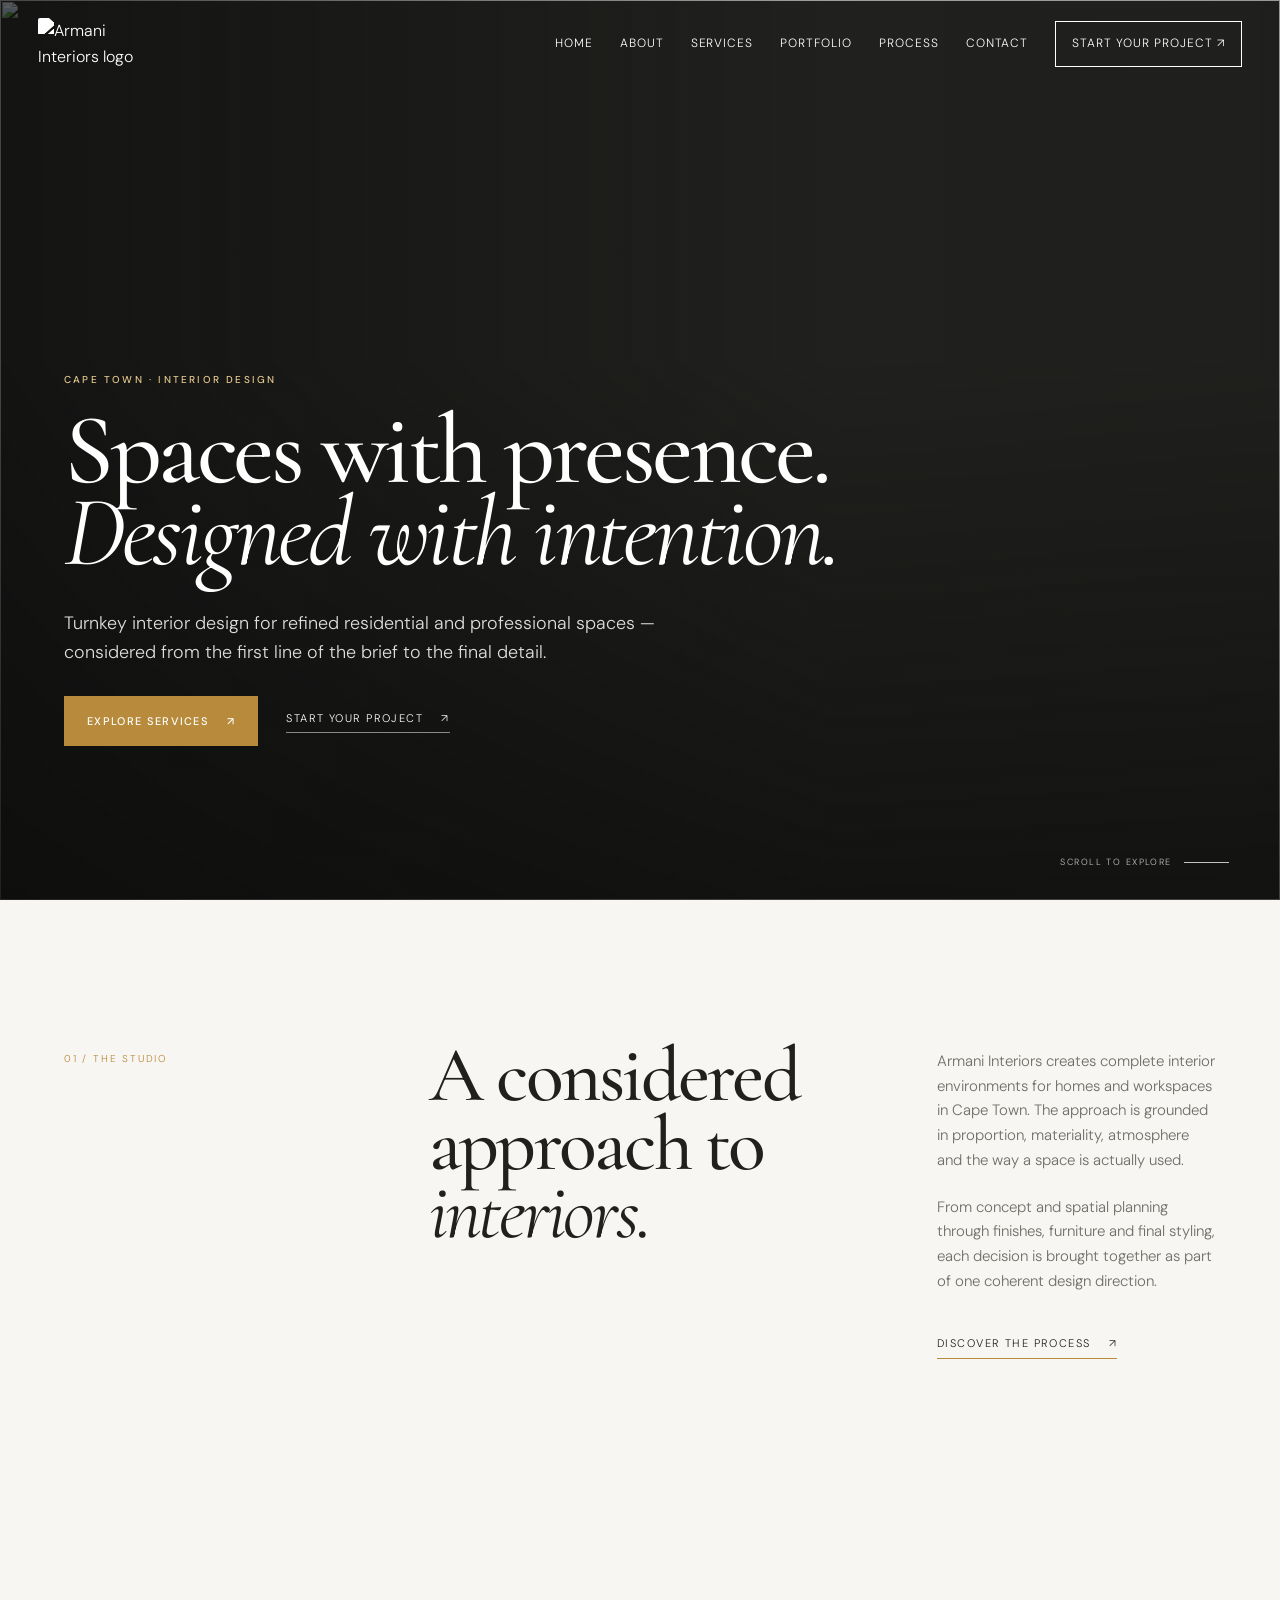
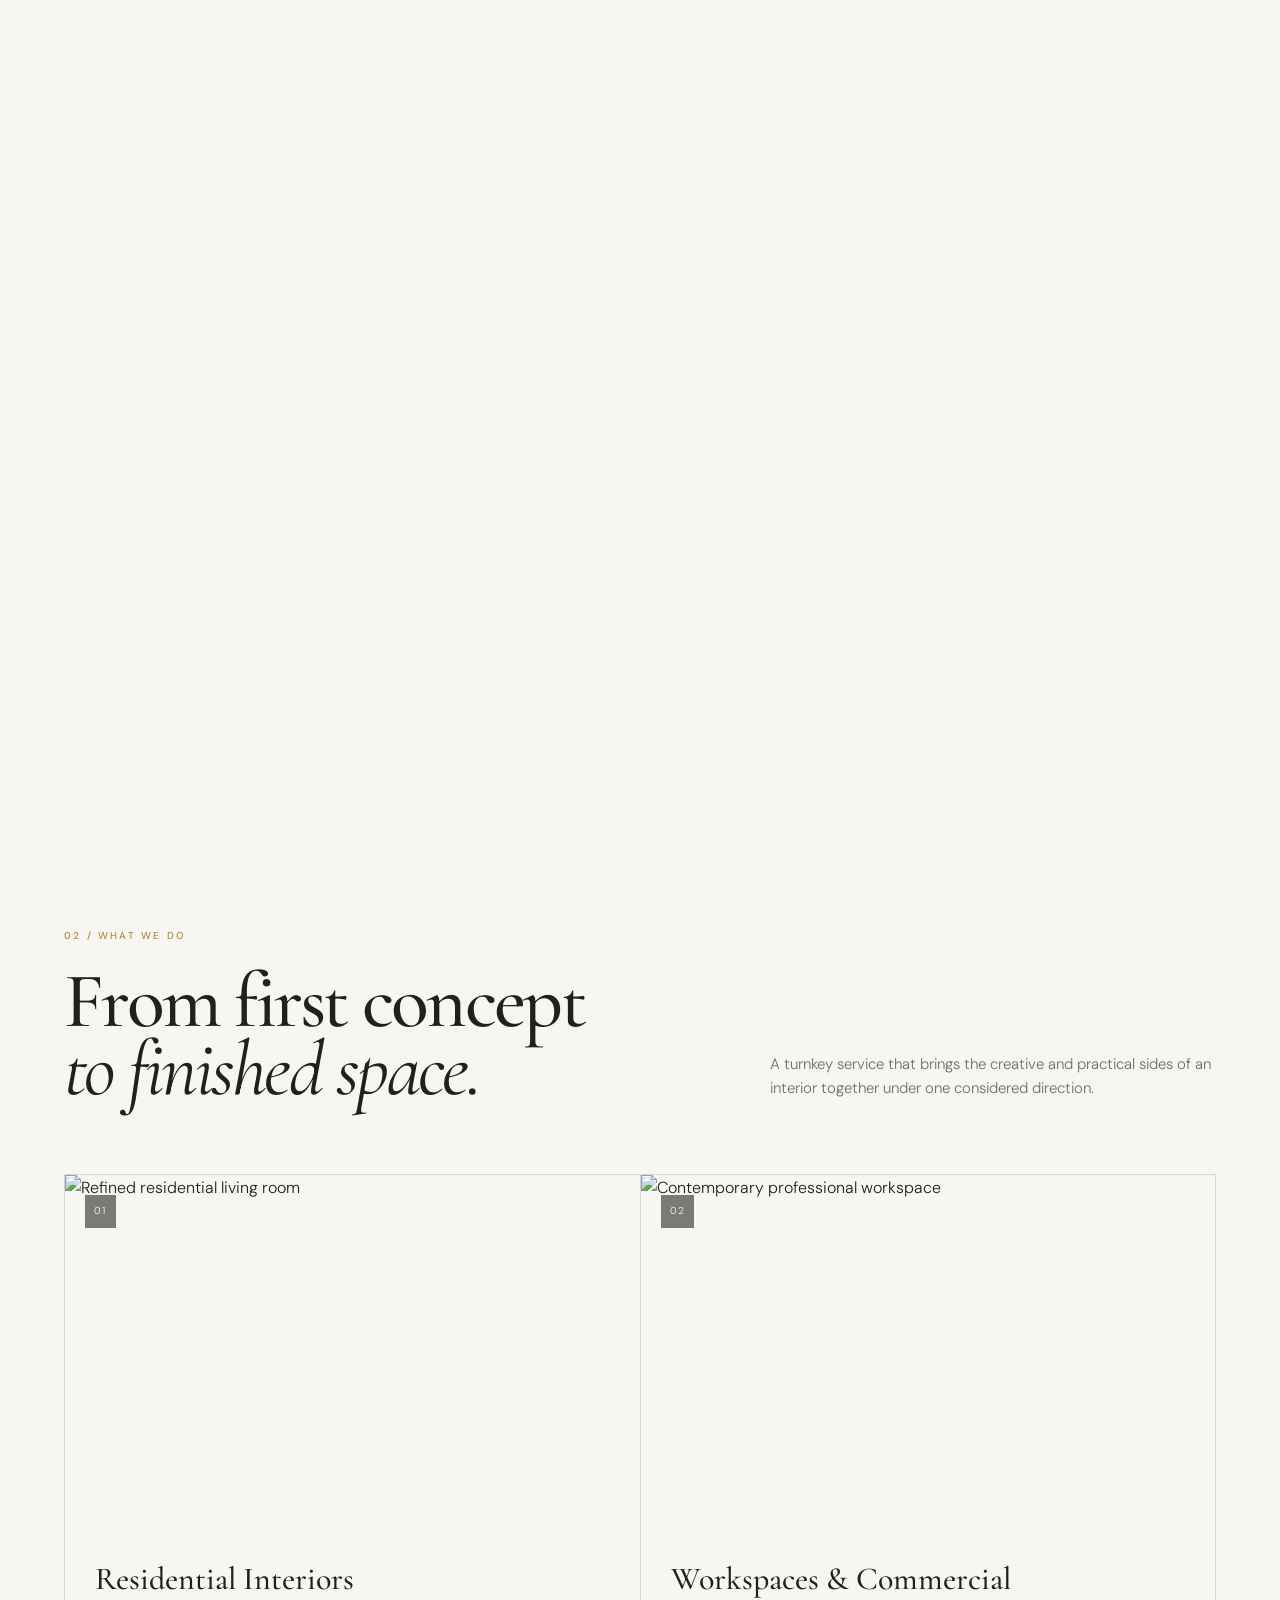
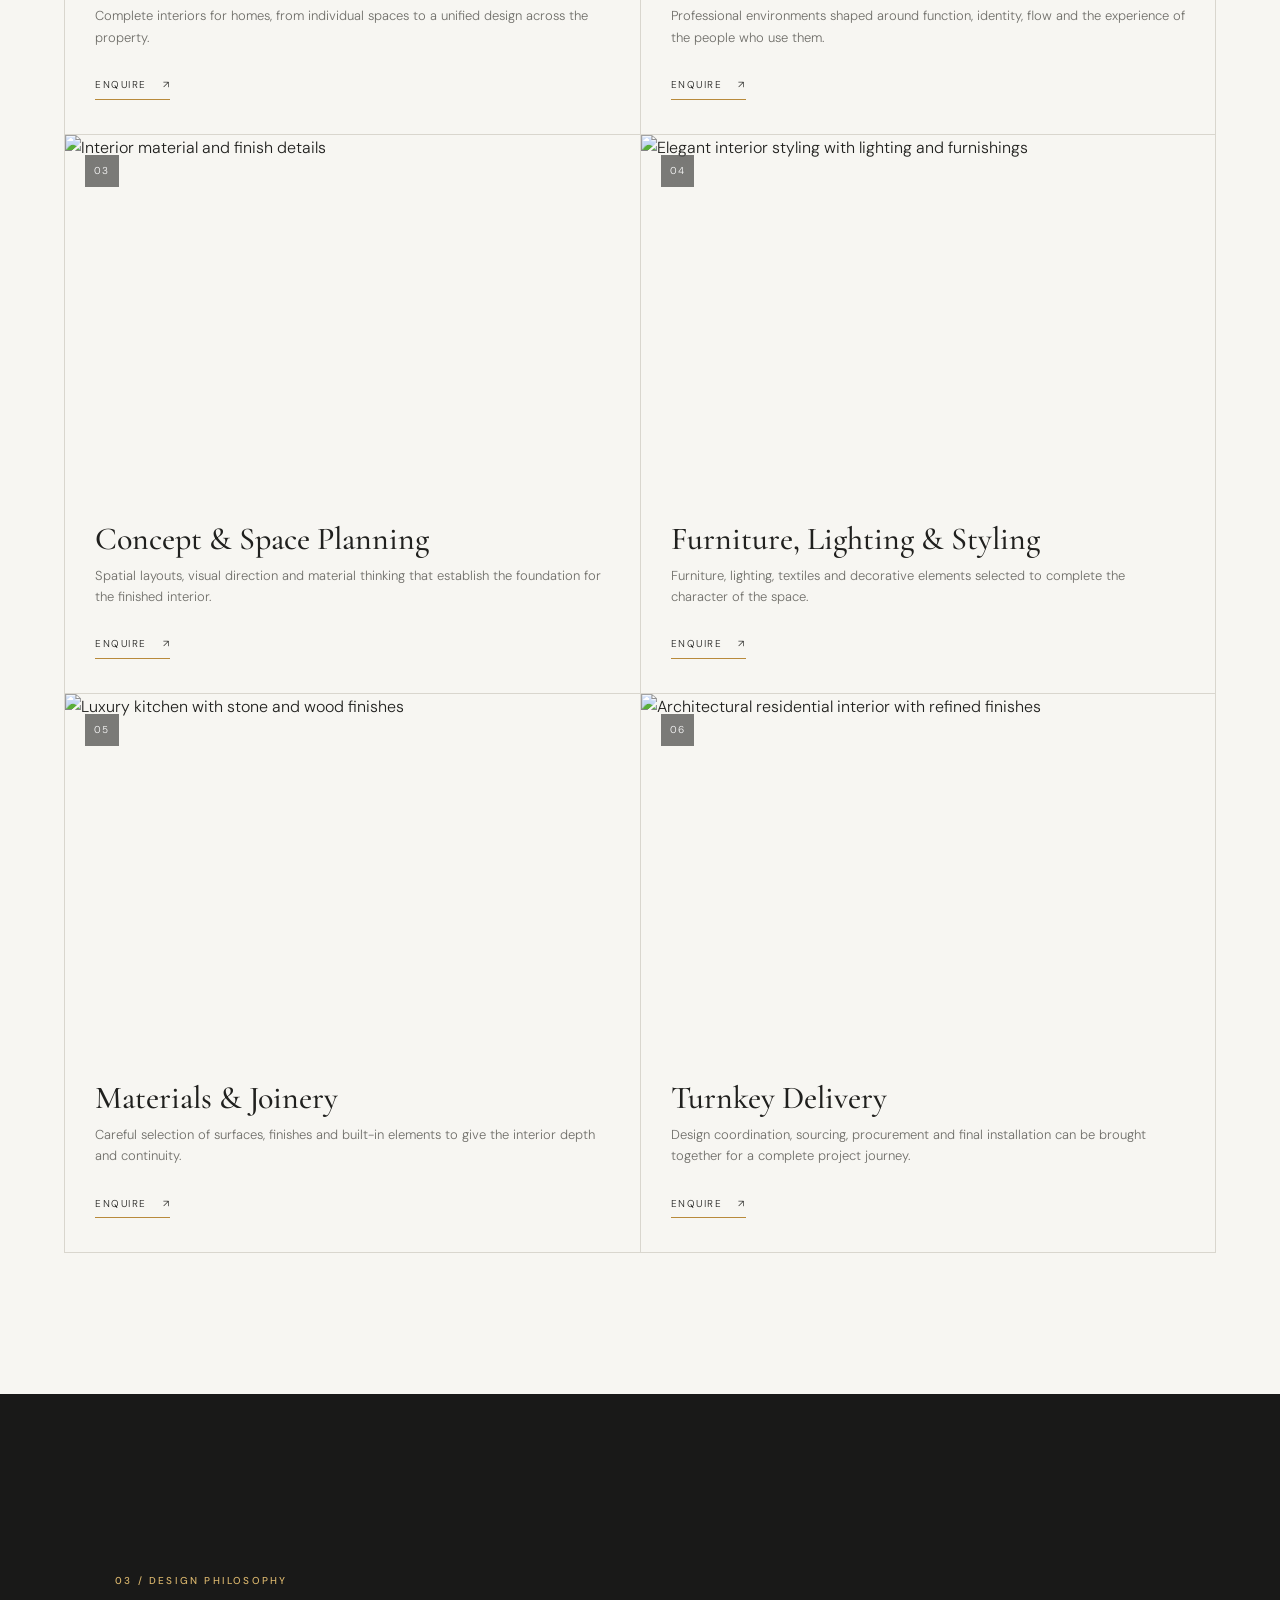
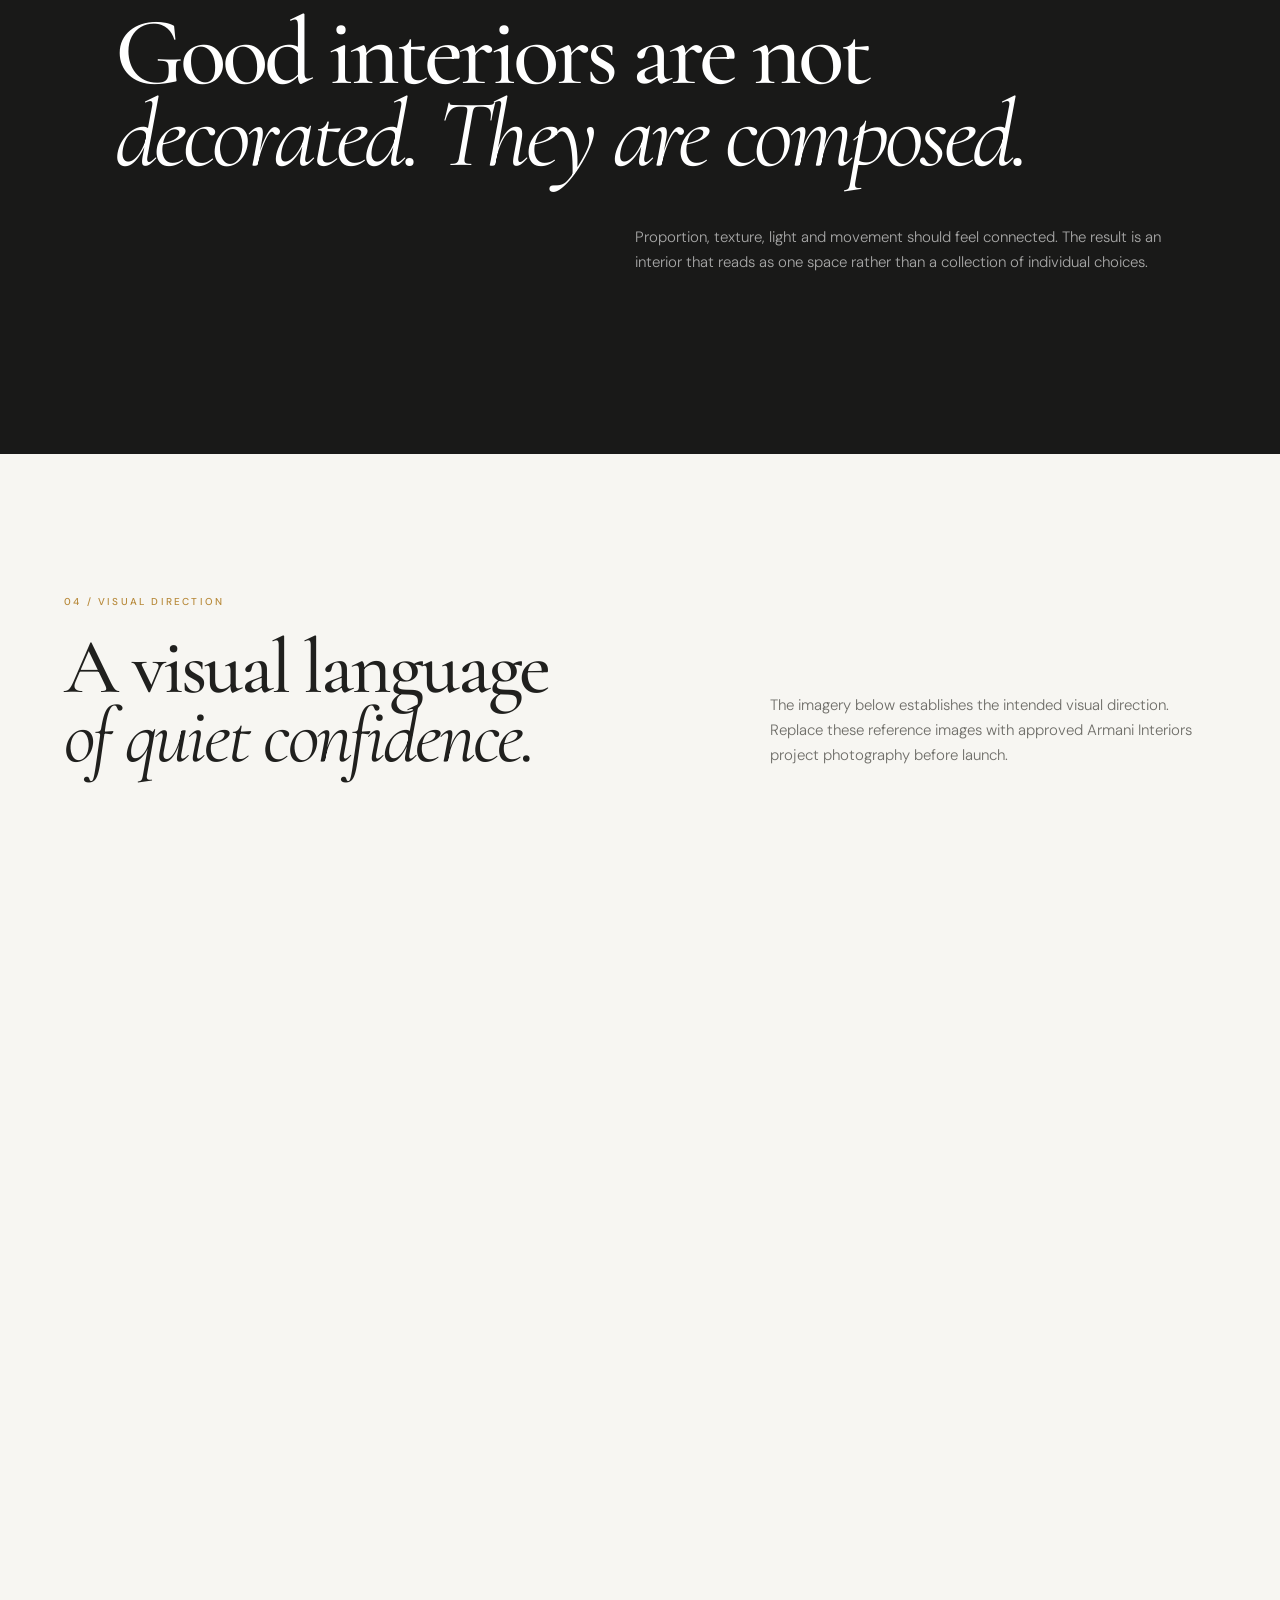
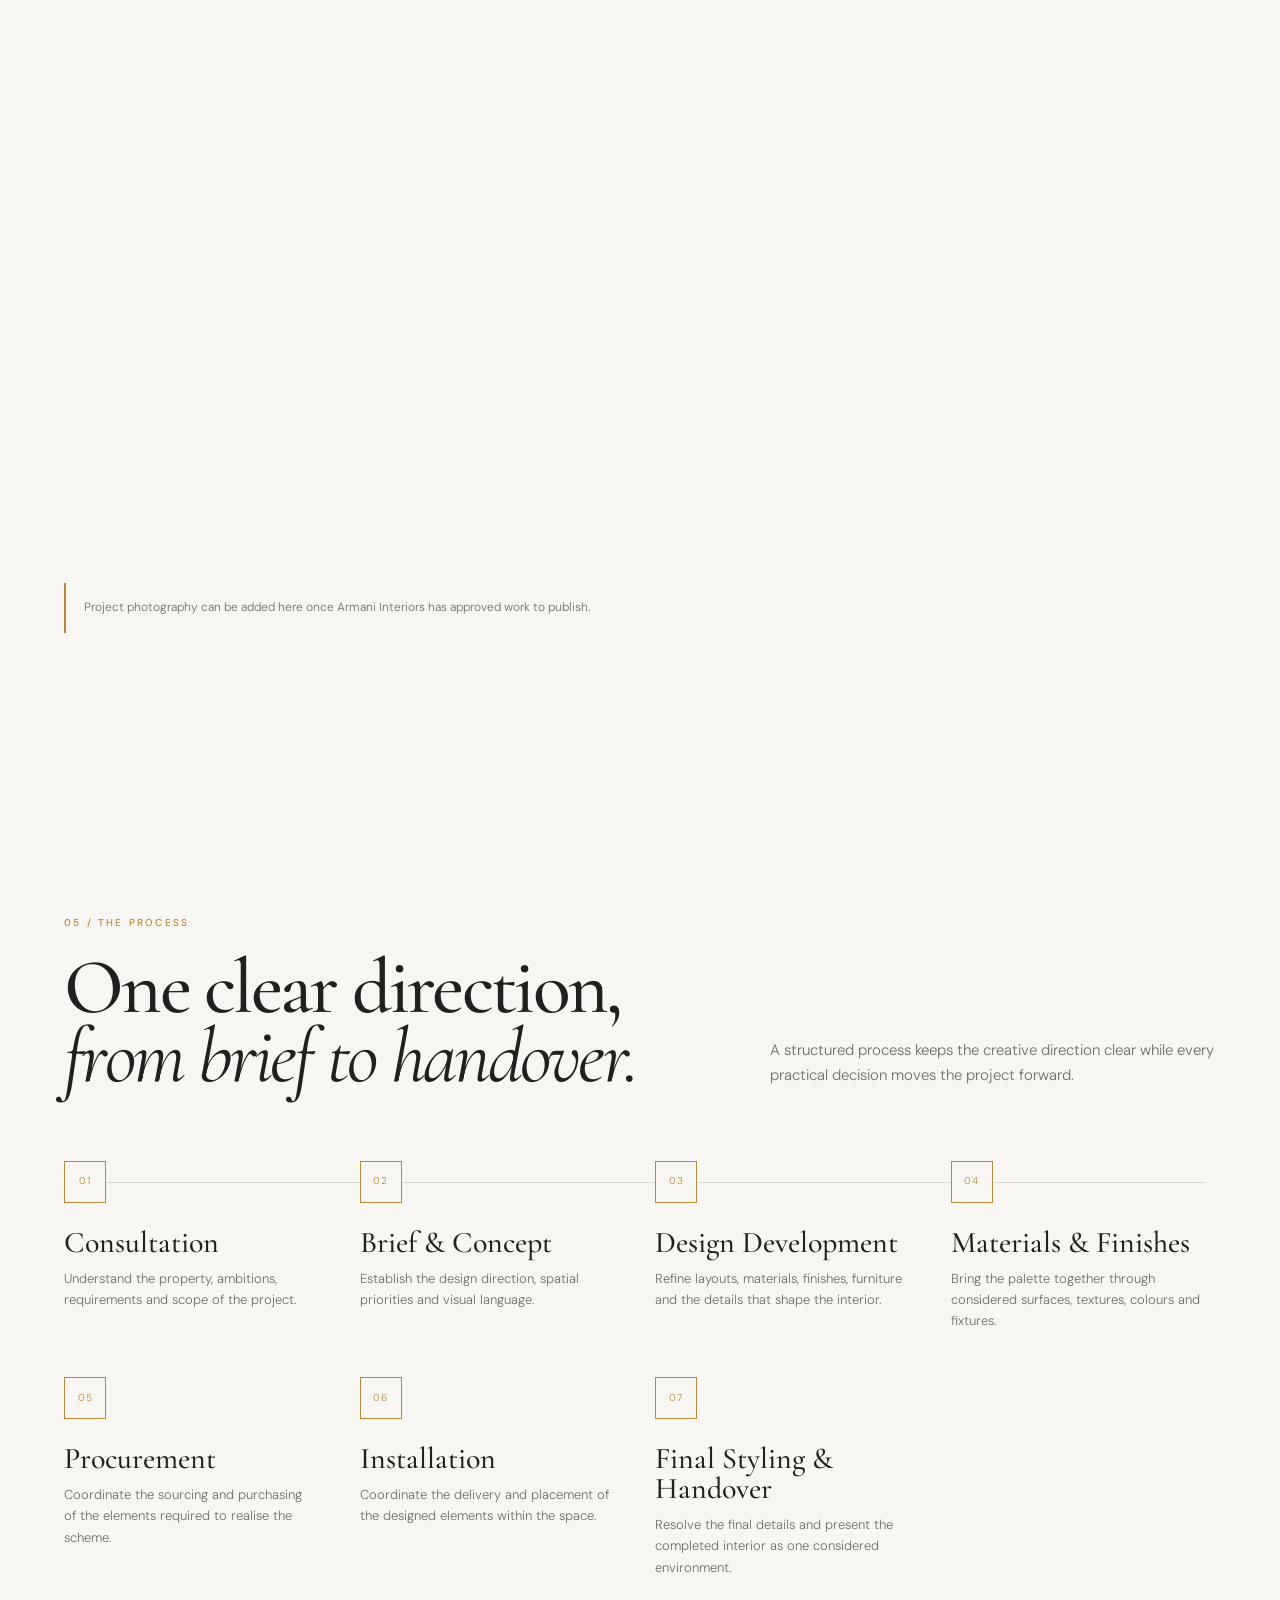
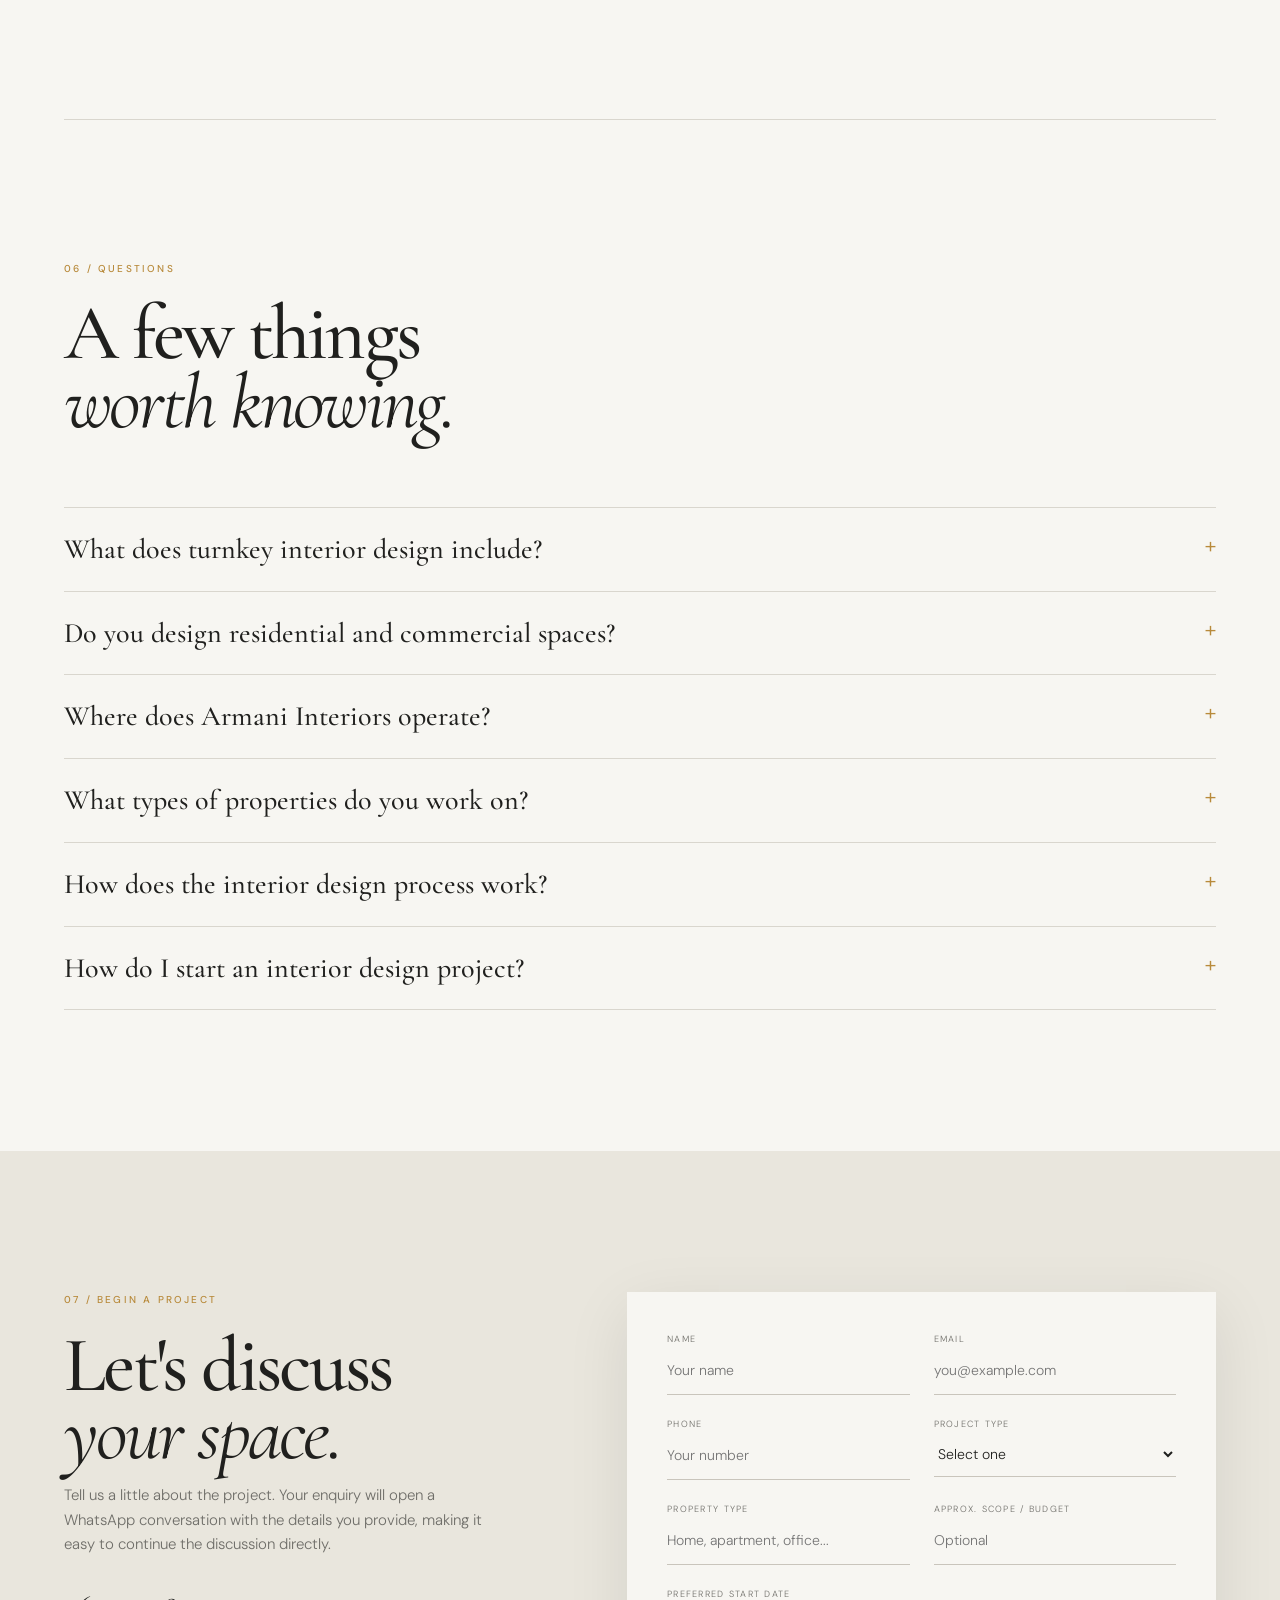
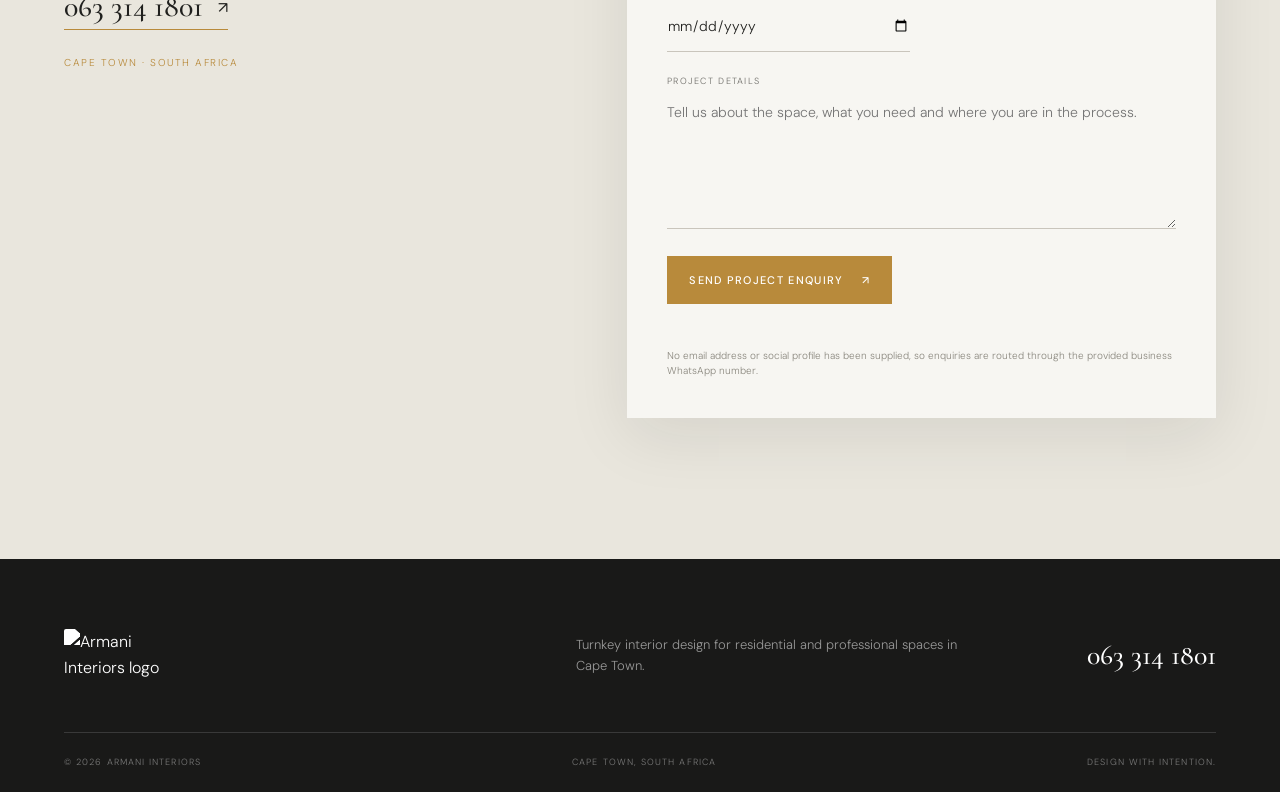
==== index.html @ 53d96868 "Add files via upload" ====
<!doctype html>
<html lang="en-ZA">
<head>
  <meta charset="utf-8">
  <meta name="viewport" content="width=device-width, initial-scale=1">
  <title>Armani Interiors | Turnkey Interior Design in Cape Town</title>
  <meta name="description" content="Armani Interiors provides turnkey interior design services for refined residential and professional spaces in Cape Town, South Africa.">
  <meta name="theme-color" content="#f7f6f2">
  <link rel="canonical" href="https://example.com/">
  <meta property="og:type" content="website">
  <meta property="og:title" content="Armani Interiors | Turnkey Interior Design in Cape Town">
  <meta property="og:description" content="Turnkey interior design for residential and professional spaces in Cape Town.">
  <meta property="og:image" content="assets/armani-interiors-logo.jpg">
  <meta property="og:locale" content="en_ZA">
  <link rel="preconnect" href="https://images.unsplash.com">
  <link rel="preconnect" href="https://fonts.googleapis.com">
  <link rel="preconnect" href="https://fonts.gstatic.com" crossorigin>
  <link href="https://fonts.googleapis.com/css2?family=Cormorant+Garamond:wght@400;500;600&family=DM+Sans:wght@300;400;500;600&display=swap" rel="stylesheet">
  <link rel="stylesheet" href="styles.css">
  <script type="application/ld+json">
  {
    "@context":"https://schema.org",
    "@type":"ProfessionalService",
    "name":"Armani Interiors",
    "description":"Turnkey interior design services for residential and workspaces.",
    "telephone":"+27633141801",
    "areaServed":{"@type":"City","name":"Cape Town"},
    "address":{"@type":"PostalAddress","addressLocality":"Cape Town","addressCountry":"ZA"},
    "url":"https://example.com/"
  }
  </script>
  <script type="application/ld+json">
  {
    "@context":"https://schema.org",
    "@type":"WebSite",
    "name":"Armani Interiors",
    "url":"https://example.com/"
  }
  </script>
</head>
<body>
  <a class="skip-link" href="#main">Skip to content</a>

  <header class="site-header" id="site-header">
    <div class="nav-shell">
      <a class="brand" href="#home" aria-label="Armani Interiors home">
        <img src="assets/armani-interiors-logo.jpg" alt="Armani Interiors logo">
      </a>

      <button class="menu-toggle" type="button" aria-expanded="false" aria-controls="primary-nav">
        <span></span><span></span><span></span>
        <span class="sr-only">Open menu</span>
      </button>

      <nav class="primary-nav" id="primary-nav" aria-label="Primary navigation">
        <a href="#home">Home</a>
        <a href="#about">About</a>
        <a href="#services">Services</a>
        <a href="#portfolio">Portfolio</a>
        <a href="#process">Process</a>
        <a href="#contact">Contact</a>
        <a class="nav-cta" href="#contact">Start Your Project <span>↗</span></a>
      </nav>
    </div>
  </header>

  <main id="main">
    <section class="hero" id="home">
      <div class="hero-media" aria-hidden="true">
        <img src="https://images.unsplash.com/photo-1600210492486-724fe5c67fb0?auto=format&fit=crop&w=2200&q=88" alt="" fetchpriority="high">
      </div>
      <div class="hero-shade"></div>
      <div class="hero-content page-width">
        <p class="eyebrow reveal">CAPE TOWN · INTERIOR DESIGN</p>
        <h1 class="reveal delay-1">Spaces with presence.<br><em>Designed with intention.</em></h1>
        <p class="hero-copy reveal delay-2">Turnkey interior design for refined residential and professional spaces — considered from the first line of the brief to the final detail.</p>
        <div class="hero-actions reveal delay-3">
          <a class="button button-gold" href="#services">Explore Services <span>↗</span></a>
          <a class="text-link light-link" href="#contact">Start Your Project <span>↗</span></a>
        </div>
      </div>
      <div class="hero-scroll">Scroll to explore <span></span></div>
    </section>

    <section class="intro section page-width" id="about">
      <div class="intro-kicker reveal">01 / THE STUDIO</div>
      <div class="intro-copy">
        <h2 class="display reveal">A considered approach to <em>interiors.</em></h2>
        <div class="intro-body reveal delay-1">
          <p>Armani Interiors creates complete interior environments for homes and workspaces in Cape Town. The approach is grounded in proportion, materiality, atmosphere and the way a space is actually used.</p>
          <p>From concept and spatial planning through finishes, furniture and final styling, each decision is brought together as part of one coherent design direction.</p>
          <a class="text-link dark-link" href="#process">Discover the process <span>↗</span></a>
        </div>
      </div>
    </section>

    <section class="feature-image section-small">
      <div class="wide-image reveal-image">
        <img src="https://images.unsplash.com/photo-1600607687920-4e2a09cf159d?auto=format&fit=crop&w=2200&q=85" alt="Contemporary neutral interior with architectural detailing">
        <div class="image-caption">Architecture · Material · Light</div>
      </div>
    </section>

    <section class="services section page-width" id="services">
      <div class="section-head">
        <div>
          <p class="eyebrow reveal">02 / WHAT WE DO</p>
          <h2 class="display reveal delay-1">From first concept<br><em>to finished space.</em></h2>
        </div>
        <p class="section-intro reveal delay-2">A turnkey service that brings the creative and practical sides of an interior together under one considered direction.</p>
      </div>

      <div class="service-grid">
        <article class="service-card reveal">
          <div class="service-number">01</div>
          <div class="service-image"><img src="https://images.unsplash.com/photo-1600210491892-03d54c0aaf87?auto=format&fit=crop&w=1100&q=82" alt="Refined residential living room"></div>
          <div class="service-body"><h3>Residential Interiors</h3><p>Complete interiors for homes, from individual spaces to a unified design across the property.</p><a href="#contact" aria-label="Enquire about residential interiors">Enquire <span>↗</span></a></div>
        </article>

        <article class="service-card reveal delay-1">
          <div class="service-number">02</div>
          <div class="service-image"><img src="https://images.unsplash.com/photo-1497366811353-6870744d04b2?auto=format&fit=crop&w=1100&q=82" alt="Contemporary professional workspace"></div>
          <div class="service-body"><h3>Workspaces & Commercial</h3><p>Professional environments shaped around function, identity, flow and the experience of the people who use them.</p><a href="#contact" aria-label="Enquire about workspace and commercial interiors">Enquire <span>↗</span></a></div>
        </article>

        <article class="service-card reveal">
          <div class="service-number">03</div>
          <div class="service-image"><img src="https://images.unsplash.com/photo-1600607687939-ce8a6c25118c?auto=format&fit=crop&w=1100&q=82" alt="Interior material and finish details"></div>
          <div class="service-body"><h3>Concept & Space Planning</h3><p>Spatial layouts, visual direction and material thinking that establish the foundation for the finished interior.</p><a href="#contact" aria-label="Enquire about concept and space planning">Enquire <span>↗</span></a></div>
        </article>

        <article class="service-card reveal delay-1">
          <div class="service-number">04</div>
          <div class="service-image"><img src="https://images.unsplash.com/photo-1618221195710-dd6b41faaea6?auto=format&fit=crop&w=1100&q=82" alt="Elegant interior styling with lighting and furnishings"></div>
          <div class="service-body"><h3>Furniture, Lighting & Styling</h3><p>Furniture, lighting, textiles and decorative elements selected to complete the character of the space.</p><a href="#contact" aria-label="Enquire about furniture lighting and styling">Enquire <span>↗</span></a></div>
        </article>

        <article class="service-card reveal">
          <div class="service-number">05</div>
          <div class="service-image"><img src="https://images.unsplash.com/photo-1600566753086-00f18fb6b3ea?auto=format&fit=crop&w=1100&q=82" alt="Luxury kitchen with stone and wood finishes"></div>
          <div class="service-body"><h3>Materials & Joinery</h3><p>Careful selection of surfaces, finishes and built-in elements to give the interior depth and continuity.</p><a href="#contact" aria-label="Enquire about materials and joinery">Enquire <span>↗</span></a></div>
        </article>

        <article class="service-card reveal delay-1">
          <div class="service-number">06</div>
          <div class="service-image"><img src="https://images.unsplash.com/photo-1600585154340-be6161a56a0c?auto=format&fit=crop&w=1100&q=82" alt="Architectural residential interior with refined finishes"></div>
          <div class="service-body"><h3>Turnkey Delivery</h3><p>Design coordination, sourcing, procurement and final installation can be brought together for a complete project journey.</p><a href="#contact" aria-label="Enquire about turnkey interior design">Enquire <span>↗</span></a></div>
        </article>
      </div>
    </section>

    <section class="statement">
      <div class="page-width statement-inner">
        <p class="eyebrow reveal">03 / DESIGN PHILOSOPHY</p>
        <h2 class="statement-title reveal delay-1">Good interiors are not<br><em>decorated. They are composed.</em></h2>
        <p class="statement-copy reveal delay-2">Proportion, texture, light and movement should feel connected. The result is an interior that reads as one space rather than a collection of individual choices.</p>
      </div>
    </section>

    <section class="portfolio section page-width" id="portfolio">
      <div class="section-head portfolio-head">
        <div>
          <p class="eyebrow reveal">04 / VISUAL DIRECTION</p>
          <h2 class="display reveal delay-1">A visual language<br><em>of quiet confidence.</em></h2>
        </div>
        <p class="section-intro reveal delay-2">The imagery below establishes the intended visual direction. Replace these reference images with approved Armani Interiors project photography before launch.</p>
      </div>

      <div class="portfolio-grid">
        <figure class="portfolio-item large reveal-image">
          <img src="https://images.unsplash.com/photo-1600607688969-a5bfcd646154?auto=format&fit=crop&w=1600&q=85" alt="Editorial luxury living room visual reference">
          <figcaption><span>Residential</span><strong>Living spaces</strong></figcaption>
        </figure>
        <figure class="portfolio-item reveal-image delay-1">
          <img src="https://images.unsplash.com/photo-1600607687920-4e2a09cf159d?auto=format&fit=crop&w=1200&q=85" alt="Neutral interior with layered materials visual reference">
          <figcaption><span>Materiality</span><strong>Layered neutrals</strong></figcaption>
        </figure>
        <figure class="portfolio-item reveal-image delay-2">
          <img src="https://images.unsplash.com/photo-1600566753190-17f0baa2a6c3?auto=format&fit=crop&w=1200&q=85" alt="Contemporary kitchen visual reference">
          <figcaption><span>Residential</span><strong>Kitchens</strong></figcaption>
        </figure>
        <figure class="portfolio-item reveal-image">
          <img src="https://images.unsplash.com/photo-1600607688960-e095ff83135c?auto=format&fit=crop&w=1200&q=85" alt="Refined bedroom visual reference">
          <figcaption><span>Residential</span><strong>Private spaces</strong></figcaption>
        </figure>
      </div>
      <div class="portfolio-note reveal">Project photography can be added here once Armani Interiors has approved work to publish.</div>
    </section>

    <section class="process section page-width" id="process">
      <div class="section-head">
        <div>
          <p class="eyebrow reveal">05 / THE PROCESS</p>
          <h2 class="display reveal delay-1">One clear direction,<br><em>from brief to handover.</em></h2>
        </div>
        <p class="section-intro reveal delay-2">A structured process keeps the creative direction clear while every practical decision moves the project forward.</p>
      </div>

      <div class="timeline">
        <div class="timeline-line" aria-hidden="true"></div>
        <article class="step reveal"><span>01</span><div><h3>Consultation</h3><p>Understand the property, ambitions, requirements and scope of the project.</p></div></article>
        <article class="step reveal delay-1"><span>02</span><div><h3>Brief & Concept</h3><p>Establish the design direction, spatial priorities and visual language.</p></div></article>
        <article class="step reveal delay-2"><span>03</span><div><h3>Design Development</h3><p>Refine layouts, materials, finishes, furniture and the details that shape the interior.</p></div></article>
        <article class="step reveal"><span>04</span><div><h3>Materials & Finishes</h3><p>Bring the palette together through considered surfaces, textures, colours and fixtures.</p></div></article>
        <article class="step reveal delay-1"><span>05</span><div><h3>Procurement</h3><p>Coordinate the sourcing and purchasing of the elements required to realise the scheme.</p></div></article>
        <article class="step reveal delay-2"><span>06</span><div><h3>Installation</h3><p>Coordinate the delivery and placement of the designed elements within the space.</p></div></article>
        <article class="step reveal"><span>07</span><div><h3>Final Styling & Handover</h3><p>Resolve the final details and present the completed interior as one considered environment.</p></div></article>
      </div>
    </section>

    <section class="faq section page-width" id="faq">
      <div class="section-head">
        <div>
          <p class="eyebrow reveal">06 / QUESTIONS</p>
          <h2 class="display reveal delay-1">A few things<br><em>worth knowing.</em></h2>
        </div>
      </div>
      <div class="faq-list">
        <details class="faq-item reveal"><summary>What does turnkey interior design include?</summary><p>Turnkey interior design can bring the design direction, spatial planning, materials and finishes, furniture and styling, sourcing, procurement and installation together as one coordinated project. The exact scope is agreed around the requirements of each project.</p></details>
        <details class="faq-item reveal delay-1"><summary>Do you design residential and commercial spaces?</summary><p>Yes. Armani Interiors is positioned around turnkey interior design for both residential and professional workspaces in Cape Town.</p></details>
        <details class="faq-item reveal"><summary>Where does Armani Interiors operate?</summary><p>Armani Interiors is based around Cape Town, South Africa. Project availability and travel requirements can be discussed during an initial enquiry.</p></details>
        <details class="faq-item reveal delay-1"><summary>What types of properties do you work on?</summary><p>The studio can discuss residential homes, apartments and professional/workspace environments. The appropriate scope is established during the project consultation.</p></details>
        <details class="faq-item reveal"><summary>How does the interior design process work?</summary><p>The process is structured around consultation, briefing and concept development, design development, materials and finishes, procurement, installation and final styling and handover.</p></details>
        <details class="faq-item reveal delay-1"><summary>How do I start an interior design project?</summary><p>Use the project enquiry form below or call 063 314 1801. Sharing the property type, intended scope, preferred timing and a short description of what you need will help begin the conversation.</p></details>
      </div>
    </section>

    <section class="contact section" id="contact">
      <div class="page-width contact-grid">
        <div class="contact-intro">
          <p class="eyebrow reveal">07 / BEGIN A PROJECT</p>
          <h2 class="display reveal delay-1">Let's discuss<br><em>your space.</em></h2>
          <p class="reveal delay-2">Tell us a little about the project. Your enquiry will open a WhatsApp conversation with the details you provide, making it easy to continue the discussion directly.</p>
          <a class="phone-link reveal delay-3" href="tel:+27633141801">063 314 1801 <span>↗</span></a>
          <p class="location reveal">Cape Town · South Africa</p>
        </div>

        <form class="project-form reveal" id="project-form">
          <div class="form-row">
            <label>Name<input required name="name" autocomplete="name" placeholder="Your name"></label>
            <label>Email<input required type="email" name="email" autocomplete="email" placeholder="you@example.com"></label>
          </div>
          <div class="form-row">
            <label>Phone<input required type="tel" name="phone" autocomplete="tel" placeholder="Your number"></label>
            <label>Project type
              <select required name="projectType">
                <option value="" selected disabled>Select one</option>
                <option>Residential interior</option>
                <option>Workspace / commercial</option>
                <option>Full turnkey project</option>
                <option>Interior consultation</option>
                <option>Other</option>
              </select>
            </label>
          </div>
          <div class="form-row">
            <label>Property type<input name="propertyType" placeholder="Home, apartment, office..."></label>
            <label>Approx. scope / budget<input name="budget" placeholder="Optional"></label>
          </div>
          <div class="form-row">
            <label>Preferred start date<input type="date" name="startDate"></label>
            <label></label>
          </div>
          <label>Project details<textarea required name="message" rows="5" placeholder="Tell us about the space, what you need and where you are in the process."></textarea></label>
          <button class="button button-gold form-submit" type="submit">Send Project Enquiry <span>↗</span></button>
          <p class="form-status" id="form-status" role="status"></p>
          <p class="form-note">No email address or social profile has been supplied, so enquiries are routed through the provided business WhatsApp number.</p>
        </form>
      </div>
    </section>
  </main>

  <footer class="footer">
    <div class="page-width footer-top">
      <a class="brand footer-brand" href="#home"><img src="assets/armani-interiors-logo.jpg" alt="Armani Interiors logo"></a>
      <p>Turnkey interior design for residential and professional spaces in Cape Town.</p>
      <a class="footer-phone" href="tel:+27633141801">063 314 1801</a>
    </div>
    <div class="page-width footer-bottom">
      <span>© <span id="year"></span> Armani Interiors</span>
      <span>Cape Town, South Africa</span>
      <span>Design with intention.</span>
    </div>
  </footer>

  <script src="script.js"></script>
</body>
</html>
---- styles.css ----
:root{
  --ink:#20201e;
  --muted:#6f6e69;
  --paper:#f7f6f2;
  --white:#fff;
  --line:#d9d6ce;
  --gold:#b88a3b;
  --gold-light:#d6b36b;
  --dark:#191918;
  --serif:"Cormorant Garamond", Georgia, serif;
  --sans:"DM Sans", Arial, sans-serif;
  --shadow:0 18px 60px rgba(25,25,24,.09);
}
*{box-sizing:border-box}
html{scroll-behavior:smooth}
body{margin:0;background:var(--paper);color:var(--ink);font-family:var(--sans);font-weight:300;line-height:1.65}
body.menu-open{overflow:hidden}
img{display:block;max-width:100%}
a{color:inherit;text-decoration:none}
button,input,select,textarea{font:inherit}
button{cursor:pointer}
.page-width{width:min(1240px,calc(100% - 10vw));margin-inline:auto}
.section{padding-block:clamp(90px,11vw,170px)}
.section-small{padding-block:clamp(30px,5vw,75px)}
.sr-only,.skip-link{position:absolute;width:1px;height:1px;padding:0;margin:-1px;overflow:hidden;clip:rect(0,0,0,0);white-space:nowrap;border:0}
.skip-link:focus{width:auto;height:auto;clip:auto;margin:10px;padding:10px 14px;background:var(--dark);color:#fff;z-index:9999}
.site-header{position:fixed;z-index:50;top:0;left:0;right:0;padding:18px 0;transition:.45s ease;background:transparent;color:#fff}
.site-header.scrolled{padding:10px 0;background:rgba(247,246,242,.94);backdrop-filter:blur(14px);box-shadow:0 1px 0 rgba(32,32,30,.08);color:var(--ink)}
.nav-shell{width:min(1380px,calc(100% - 6vw));margin:auto;display:flex;align-items:center;justify-content:space-between;gap:30px}
.brand{width:122px;display:block}
.brand img{width:100%;height:auto;mix-blend-mode:multiply;border-radius:2px}
.site-header:not(.scrolled) .brand img{filter:brightness(0) invert(1)}
.primary-nav{display:flex;align-items:center;gap:27px;font-size:12px;letter-spacing:.08em;text-transform:uppercase}
.primary-nav a:not(.nav-cta){position:relative;padding:7px 0}
.primary-nav a:not(.nav-cta)::after{content:"";position:absolute;left:0;bottom:0;width:100%;height:1px;background:currentColor;transform:scaleX(0);transform-origin:right;transition:transform .35s ease}
.primary-nav a:not(.nav-cta):hover::after,.primary-nav a:not(.nav-cta):focus-visible::after{transform:scaleX(1);transform-origin:left}
.nav-cta{border:1px solid currentColor;padding:12px 16px;transition:.3s ease}
.nav-cta:hover{background:var(--gold);border-color:var(--gold);color:#fff;transform:translateY(-2px)}
.menu-toggle{display:none;background:none;border:0;color:currentColor;width:42px;height:42px;padding:8px}
.menu-toggle span:not(.sr-only){display:block;height:1px;background:currentColor;margin:6px 0;transition:.3s ease}
.hero{min-height:100svh;position:relative;display:flex;align-items:flex-end;color:#fff;overflow:hidden;background:#252523}
.hero-media,.hero-media img,.hero-shade{position:absolute;inset:0;width:100%;height:100%}
.hero-media img{object-fit:cover;object-position:center;animation:heroZoom 2s cubic-bezier(.2,.7,.2,1) both}
.hero-shade{background:linear-gradient(90deg,rgba(12,12,11,.68),rgba(12,12,11,.18) 65%,rgba(12,12,11,.22)),linear-gradient(0deg,rgba(10,10,9,.62),transparent 60%)}
.hero-content{position:relative;z-index:2;padding-bottom:clamp(85px,12vw,160px)}
.eyebrow{margin:0 0 22px;color:var(--gold);font-size:10px;font-weight:500;letter-spacing:.22em;text-transform:uppercase}
.hero .eyebrow{color:#e5c98f}
.hero h1{max-width:920px;margin:0;font:500 clamp(55px,7.8vw,112px)/.82 var(--serif);letter-spacing:-.035em}
.hero h1 em,.display em,.statement-title em{font-weight:400}
.hero-copy{max-width:610px;margin:35px 0 30px;font-size:clamp(16px,1.4vw,20px);line-height:1.6;color:rgba(255,255,255,.86)}
.hero-actions{display:flex;align-items:center;gap:28px}
.button{display:inline-flex;align-items:center;justify-content:center;gap:18px;border:1px solid transparent;padding:15px 22px;font-size:11px;font-weight:500;letter-spacing:.12em;text-transform:uppercase;transition:.35s ease}
.button-gold{background:var(--gold);color:#fff}
.button-gold:hover{background:#9e742f;transform:translateY(-2px)}
.text-link{display:inline-flex;gap:18px;align-items:center;font-size:11px;letter-spacing:.13em;text-transform:uppercase}
.text-link span,.button span{transition:transform .35s ease}
.text-link:hover span,.button:hover span{transform:translateX(5px)}
.light-link{color:#fff;border-bottom:1px solid rgba(255,255,255,.5);padding-bottom:5px}
.dark-link{color:var(--ink);border-bottom:1px solid var(--gold);padding-bottom:6px}
.hero-scroll{position:absolute;right:4vw;bottom:30px;z-index:2;font-size:9px;letter-spacing:.16em;text-transform:uppercase;display:flex;align-items:center;gap:12px;opacity:.75}
.hero-scroll span{width:45px;height:1px;background:#fff}
.intro{display:grid;grid-template-columns:1fr 3fr;gap:8vw}
.intro-kicker{font-size:10px;letter-spacing:.18em;color:var(--gold);padding-top:10px}
.intro-copy{display:grid;grid-template-columns:1.2fr .8fr;gap:7vw}
.display{margin:0;font:500 clamp(48px,6.1vw,88px)/.88 var(--serif);letter-spacing:-.035em}
.intro-body{padding-top:8px;color:var(--muted);font-size:15px}
.intro-body p{margin:0 0 22px}
.intro-body .text-link{margin-top:18px}
.wide-image{width:100%;height:min(67vw,760px);position:relative;overflow:hidden}
.wide-image img{width:100%;height:100%;object-fit:cover}
.image-caption{position:absolute;bottom:22px;left:28px;color:#fff;font-size:9px;letter-spacing:.18em;text-transform:uppercase}
.section-head{display:grid;grid-template-columns:1.15fr .85fr;gap:8vw;margin-bottom:70px;align-items:end}
.section-intro{max-width:480px;margin:0 0 3px;color:var(--muted);font-size:15px}
.service-grid{display:grid;grid-template-columns:repeat(2,1fr);gap:1px;background:var(--line);border:1px solid var(--line)}
.service-card{background:var(--paper);position:relative}
.service-number{position:absolute;z-index:2;top:20px;left:20px;color:#fff;font-size:10px;letter-spacing:.14em;background:rgba(20,20,19,.55);padding:8px 9px;backdrop-filter:blur(8px)}
.service-image{height:360px;overflow:hidden}
.service-image img{width:100%;height:100%;object-fit:cover;transition:transform .9s cubic-bezier(.2,.7,.2,1)}
.service-card:hover .service-image img{transform:scale(1.055)}
.service-body{padding:28px 30px 34px}
.service-body h3{margin:0 0 10px;font:500 32px/1 var(--serif)}
.service-body p{max-width:520px;color:var(--muted);font-size:13px;margin:0 0 22px}
.service-body a{display:inline-flex;gap:16px;font-size:10px;text-transform:uppercase;letter-spacing:.15em;border-bottom:1px solid var(--gold);padding-bottom:5px}
.service-body a span{transition:.3s ease}.service-body a:hover span{transform:translateX(5px)}
.statement{background:var(--dark);color:#fff;padding-block:clamp(100px,14vw,190px)}
.statement-inner{max-width:1050px}
.statement .eyebrow{color:var(--gold-light)}
.statement-title{margin:0;font:500 clamp(55px,7.5vw,108px)/.86 var(--serif);letter-spacing:-.04em}
.statement-copy{max-width:530px;margin:48px 0 0 auto;color:rgba(255,255,255,.62);font-size:15px}
.portfolio-head{margin-bottom:65px}
.portfolio-grid{display:grid;grid-template-columns:1.2fr .8fr;gap:18px}
.portfolio-item{position:relative;overflow:hidden;min-height:430px;margin:0;background:#ddd}
.portfolio-item.large{grid-row:span 2;min-height:880px}
.portfolio-item img{width:100%;height:100%;object-fit:cover;transition:transform 1.1s cubic-bezier(.2,.7,.2,1)}
.portfolio-item:hover img{transform:scale(1.05)}
.portfolio-item::after{content:"";position:absolute;inset:0;background:linear-gradient(0deg,rgba(10,10,9,.62),transparent 55%);opacity:.7}
.portfolio-item figcaption{position:absolute;z-index:2;bottom:25px;left:25px;color:#fff;display:flex;flex-direction:column;gap:5px}
.portfolio-item figcaption span{font-size:9px;letter-spacing:.16em;text-transform:uppercase;color:#e5c98f}
.portfolio-item figcaption strong{font:500 34px/1 var(--serif)}
.portfolio-note{margin-top:20px;padding:15px 18px;border-left:2px solid var(--gold);color:var(--muted);font-size:12px}
.timeline{position:relative;display:grid;grid-template-columns:repeat(4,1fr);gap:45px 30px}
.timeline-line{position:absolute;top:21px;left:10px;right:10px;height:1px;background:var(--line)}
.step{position:relative;z-index:1}
.step>span{display:flex;width:42px;height:42px;border:1px solid var(--gold);background:var(--paper);align-items:center;justify-content:center;color:var(--gold);font-size:10px;letter-spacing:.1em;margin-bottom:25px}
.step h3{font:500 30px/1 var(--serif);margin:0 0 10px}
.step p{color:var(--muted);font-size:13px;max-width:250px;margin:0}
.faq{border-top:1px solid var(--line)}
.faq-list{border-top:1px solid var(--line)}
.faq-item{border-bottom:1px solid var(--line)}
.faq-item summary{list-style:none;cursor:pointer;padding:26px 0;font:500 28px/1.1 var(--serif);display:flex;justify-content:space-between;gap:30px}
.faq-item summary::-webkit-details-marker{display:none}
.faq-item summary::after{content:"+";font-family:var(--sans);font-size:22px;font-weight:300;color:var(--gold);transition:.3s ease}
.faq-item[open] summary::after{transform:rotate(45deg)}
.faq-item p{max-width:700px;color:var(--muted);font-size:14px;margin:0 0 28px;padding-right:50px}
.contact{background:#e9e6dd}
.contact-grid{display:grid;grid-template-columns:.85fr 1.15fr;gap:10vw}
.contact-intro>p:not(.eyebrow):not(.location){max-width:480px;color:var(--muted);font-size:15px}
.phone-link{display:inline-flex;align-items:center;gap:15px;margin-top:20px;font:500 30px/1 var(--serif);border-bottom:1px solid var(--gold);padding-bottom:7px}
.phone-link span{font:400 16px var(--sans);transition:.3s ease}.phone-link:hover span{transform:translate(4px,-4px)}
.location{font-size:10px;text-transform:uppercase;letter-spacing:.15em;color:var(--gold);margin-top:25px}
.project-form{padding:40px;background:var(--paper);box-shadow:var(--shadow)}
.form-row{display:grid;grid-template-columns:1fr 1fr;gap:24px}
.project-form label{display:block;font-size:9px;letter-spacing:.14em;text-transform:uppercase;color:var(--muted);margin-bottom:22px}
.project-form input,.project-form select,.project-form textarea{display:block;width:100%;border:0;border-bottom:1px solid #c9c5bc;background:transparent;border-radius:0;padding:12px 0;color:var(--ink);outline:none;font-size:14px;letter-spacing:0;text-transform:none}
.project-form textarea{resize:vertical;min-height:120px}
.project-form input:focus,.project-form select:focus,.project-form textarea:focus{border-bottom-color:var(--gold);box-shadow:0 1px 0 var(--gold)}
.form-submit{margin-top:5px;border:0}
.form-status{min-height:1.4em;font-size:12px;color:var(--gold);margin:12px 0 0}
.form-note{font-size:10px;color:#8b887f;line-height:1.5;margin:15px 0 0}
.footer{background:var(--dark);color:#fff;padding-top:70px}
.footer-top{display:grid;grid-template-columns:1fr 1fr auto;gap:40px;align-items:center;padding-bottom:50px;border-bottom:1px solid rgba(255,255,255,.14)}
.footer-brand{width:110px}
.footer-brand img{filter:brightness(0) invert(1);mix-blend-mode:screen}
.footer-top p{max-width:390px;color:rgba(255,255,255,.55);font-size:13px;margin:0}
.footer-phone{font:500 28px var(--serif);white-space:nowrap}
.footer-bottom{display:flex;justify-content:space-between;gap:20px;padding-block:22px;color:rgba(255,255,255,.42);font-size:9px;letter-spacing:.12em;text-transform:uppercase}
.reveal{opacity:0;transform:translateY(24px);transition:opacity .75s cubic-bezier(.2,.7,.2,1),transform .75s cubic-bezier(.2,.7,.2,1)}
.reveal.in-view{opacity:1;transform:none}
.reveal-image{opacity:0;clip-path:inset(0 0 100% 0);transition:opacity .2s ease,clip-path 1.05s cubic-bezier(.2,.7,.2,1)}
.reveal-image.in-view{opacity:1;clip-path:inset(0 0 0 0)}
.delay-1{transition-delay:.12s}.delay-2{transition-delay:.22s}.delay-3{transition-delay:.34s}
@keyframes heroZoom{from{transform:scale(1.06)}to{transform:scale(1)}}
@media(max-width:900px){
  .site-header{padding:12px 0}
  .nav-shell{width:min(100% - 40px,1380px)}
  .brand{width:98px}
  .menu-toggle{display:block}
  .primary-nav{position:fixed;inset:0;background:var(--paper);color:var(--ink);display:flex;flex-direction:column;align-items:flex-start;justify-content:center;padding:80px 10vw;gap:18px;font-size:17px;transform:translateX(100%);transition:transform .45s cubic-bezier(.2,.7,.2,1)}
  .site-header.menu-open .primary-nav{transform:translateX(0)}
  .site-header.menu-open .menu-toggle{position:relative;z-index:2}
  .site-header.menu-open .menu-toggle span:not(.sr-only):nth-child(1){transform:translateY(7px) rotate(45deg)}
  .site-header.menu-open .menu-toggle span:not(.sr-only):nth-child(2){opacity:0}
  .site-header.menu-open .menu-toggle span:not(.sr-only):nth-child(3){transform:translateY(-7px) rotate(-45deg)}
  .site-header:not(.scrolled) .menu-toggle{color:#fff}
  .site-header.menu-open .brand{position:relative;z-index:3}
  .site-header.menu-open .brand img{filter:none}
  .nav-cta{margin-top:10px}
  .page-width{width:min(100% - 40px,1240px)}
  .hero-content{padding-bottom:95px}
  .hero h1{font-size:clamp(54px,14vw,90px)}
  .hero-copy{font-size:15px;max-width:500px}
  .intro,.intro-copy,.section-head,.contact-grid{grid-template-columns:1fr;gap:35px}
  .intro-copy{display:block}
  .intro-body{max-width:650px;margin-top:35px}
  .service-grid{grid-template-columns:1fr}
  .service-image{height:330px}
  .portfolio-grid{grid-template-columns:1fr 1fr}
  .portfolio-item.large{grid-row:span 1;min-height:560px;grid-column:span 2}
  .portfolio-item{min-height:360px}
  .timeline{grid-template-columns:1fr 1fr}
  .timeline-line{display:none}
  .project-form{padding:30px}
  .footer-top{grid-template-columns:1fr 1fr}
  .footer-phone{font-size:24px}
}
@media(max-width:600px){
  .section{padding-block:90px}
  .hero{min-height:760px}
  .hero-content{padding-bottom:100px}
  .hero-actions{align-items:flex-start;flex-direction:column;gap:20px}
  .hero-scroll{display:none}
  .display{font-size:54px}
  .service-image{height:280px}
  .portfolio-grid{grid-template-columns:1fr}
  .portfolio-item.large{grid-column:auto;min-height:470px}
  .portfolio-item{min-height:350px}
  .timeline{grid-template-columns:1fr;gap:35px}
  .step{display:grid;grid-template-columns:44px 1fr;gap:18px}
  .step>span{margin:0}
  .step h3{font-size:28px}
  .step p{max-width:none}
  .form-row{grid-template-columns:1fr;gap:0}
  .project-form{padding:24px}
  .footer-top{grid-template-columns:1fr}
  .footer-bottom{flex-direction:column}
  .faq-item summary{font-size:24px}
}
@media(prefers-reduced-motion:reduce){
  html{scroll-behavior:auto}
  *,*::before,*::after{animation-duration:.01ms!important;animation-iteration-count:1!important;transition-duration:.01ms!important}
  .reveal,.reveal-image{opacity:1!important;transform:none!important;clip-path:none!important}
}
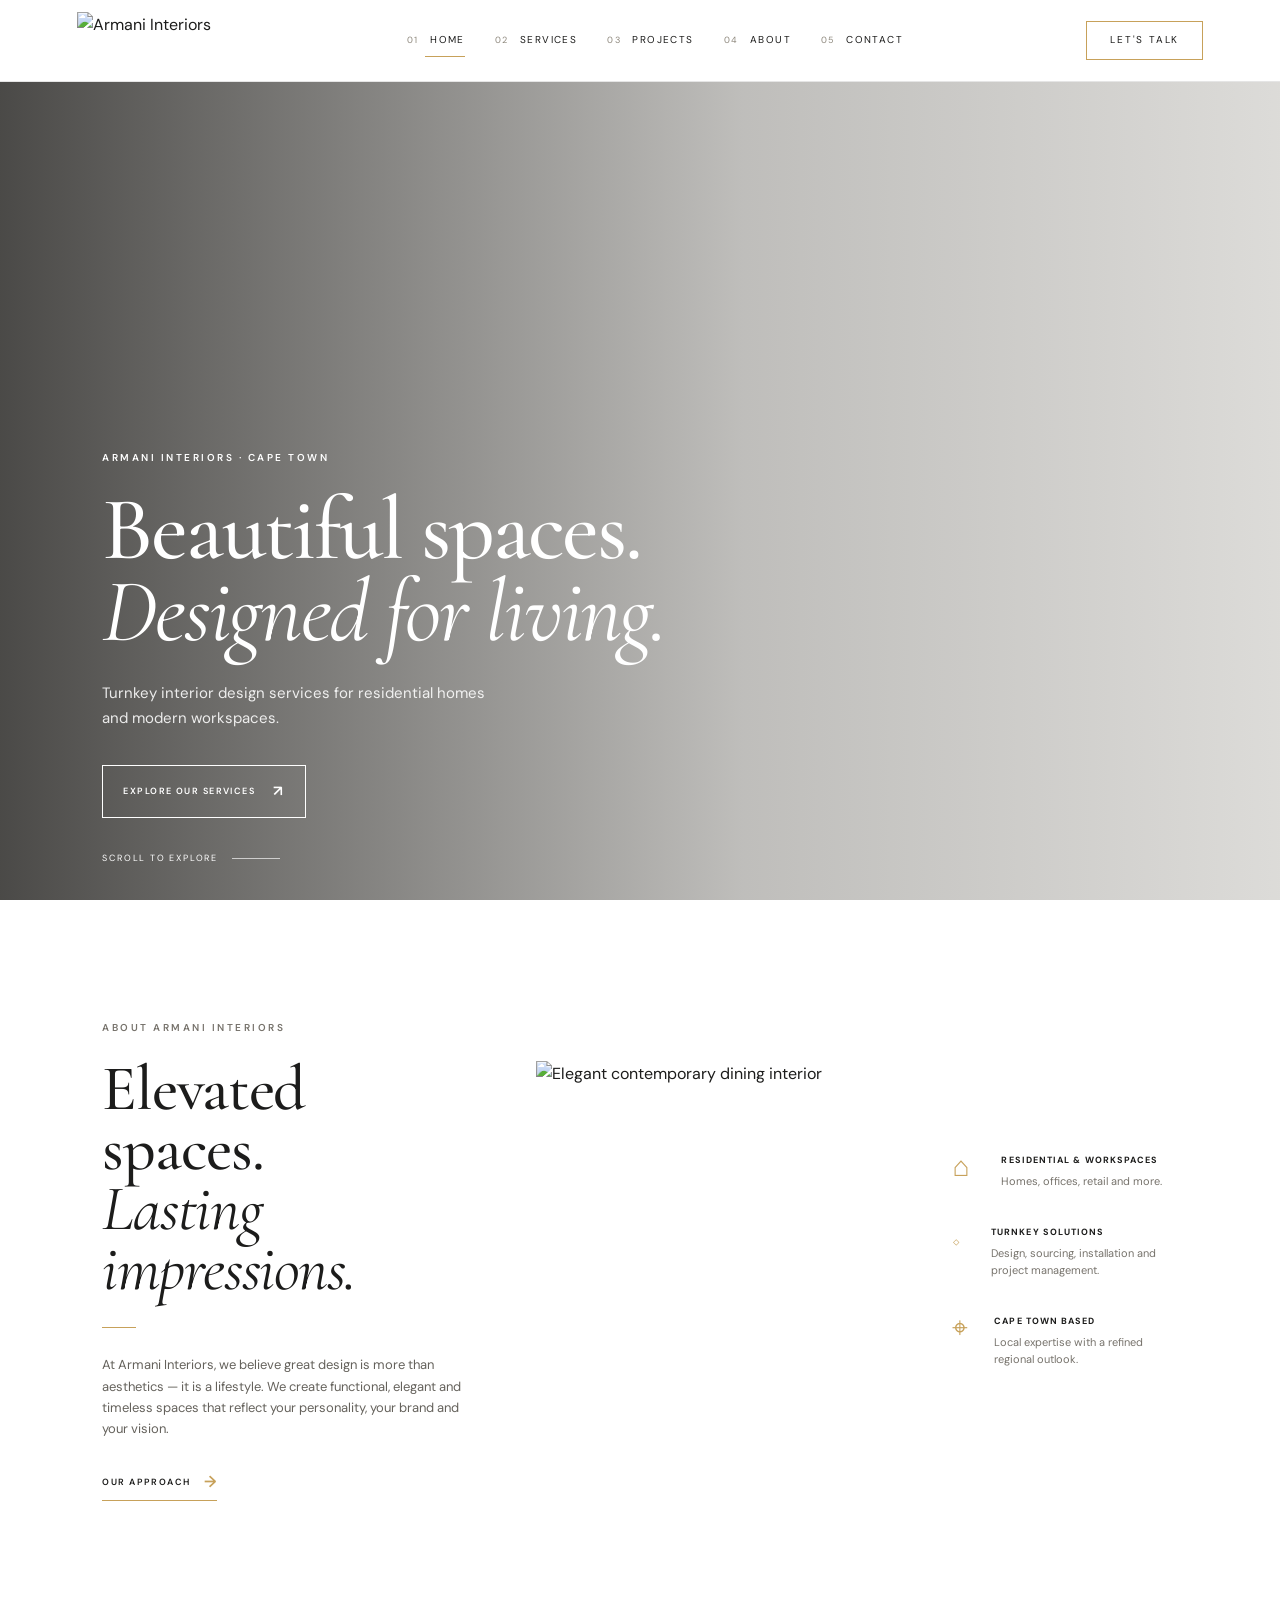
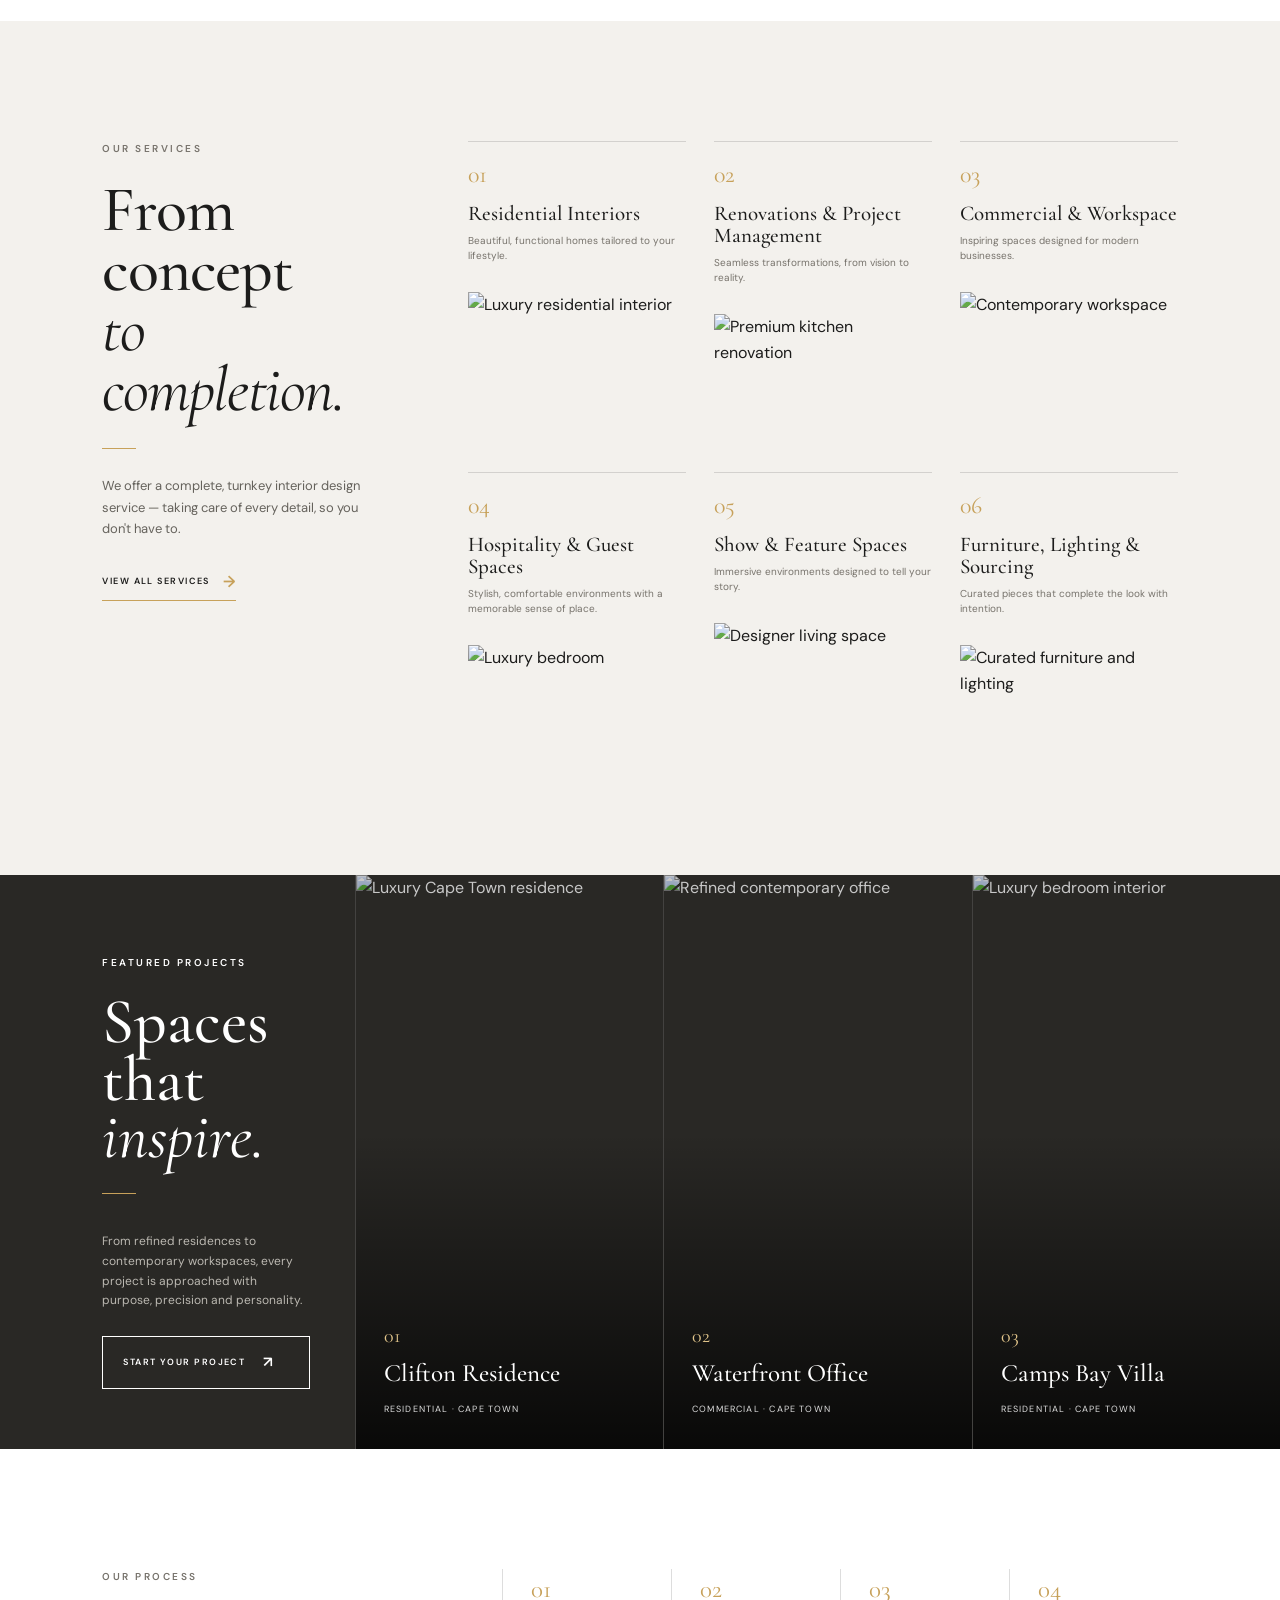
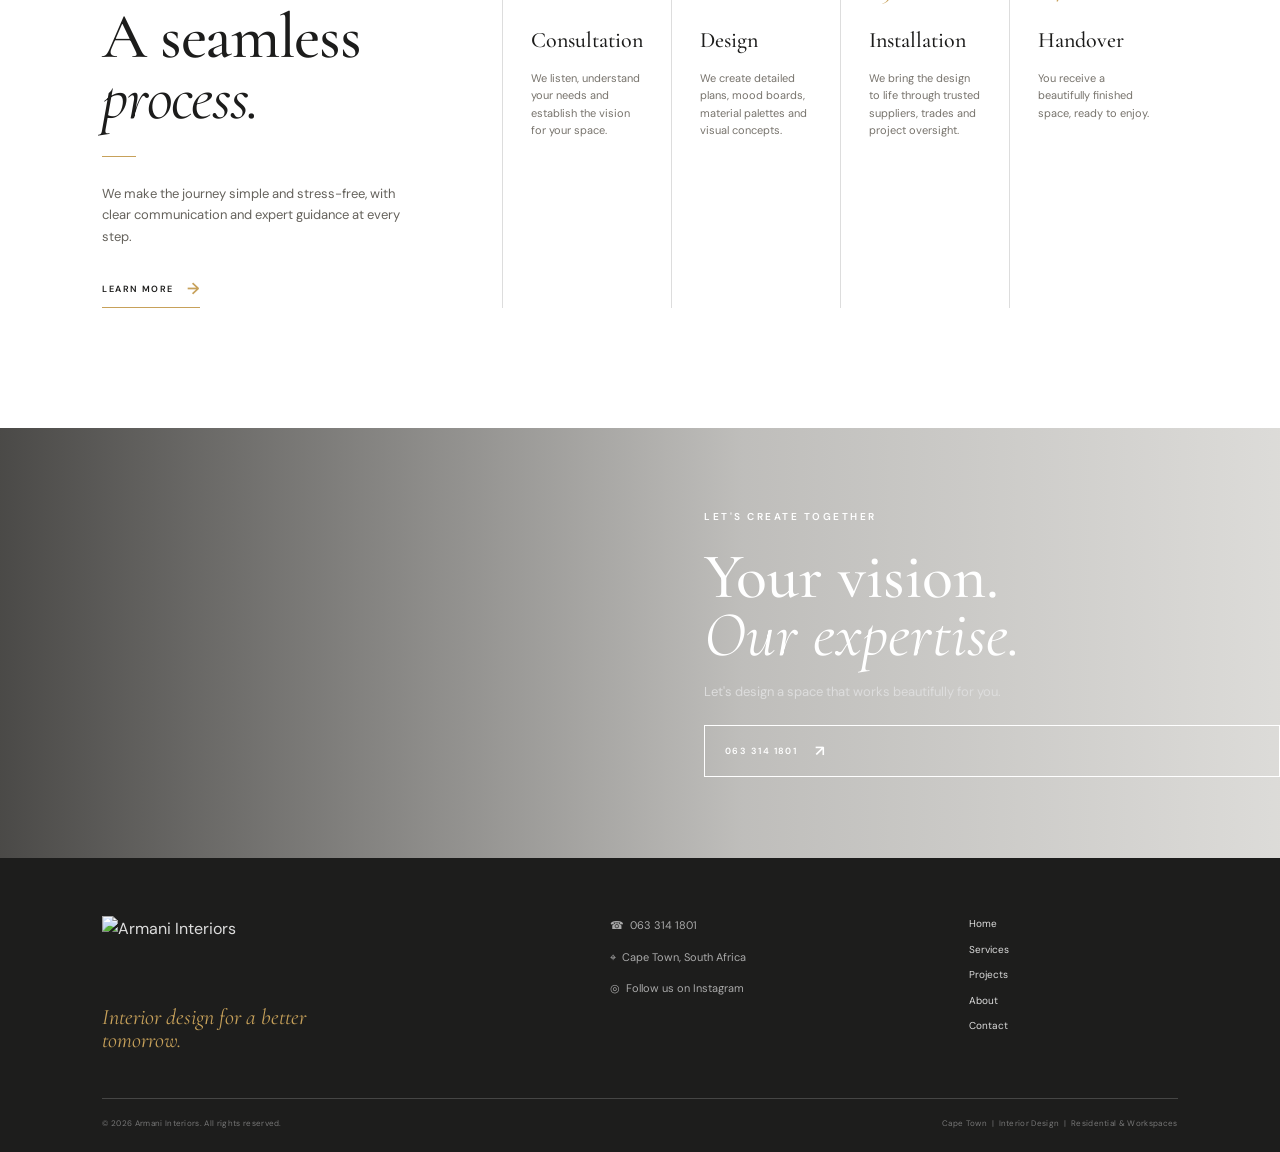
==== commit 0ec46fd3: "Add files via upload" ====
--- a/index.html
+++ b/index.html
@@ -1,288 +1,172 @@
-<!doctype html>
-<html lang="en-ZA">
+<!DOCTYPE html>
+<html lang="en">
 <head>
-  <meta charset="utf-8">
-  <meta name="viewport" content="width=device-width, initial-scale=1">
-  <title>Armani Interiors | Turnkey Interior Design in Cape Town</title>
-  <meta name="description" content="Armani Interiors provides turnkey interior design services for refined residential and professional spaces in Cape Town, South Africa.">
-  <meta name="theme-color" content="#f7f6f2">
-  <link rel="canonical" href="https://example.com/">
-  <meta property="og:type" content="website">
-  <meta property="og:title" content="Armani Interiors | Turnkey Interior Design in Cape Town">
-  <meta property="og:description" content="Turnkey interior design for residential and professional spaces in Cape Town.">
-  <meta property="og:image" content="assets/armani-interiors-logo.jpg">
-  <meta property="og:locale" content="en_ZA">
-  <link rel="preconnect" href="https://images.unsplash.com">
+  <meta charset="UTF-8">
+  <meta name="viewport" content="width=device-width, initial-scale=1.0">
+  <meta name="description" content="Armani Interiors — turnkey interior design services for residential and workspaces in Cape Town.">
+  <title>Armani Interiors — Turnkey Interior Design</title>
   <link rel="preconnect" href="https://fonts.googleapis.com">
   <link rel="preconnect" href="https://fonts.gstatic.com" crossorigin>
-  <link href="https://fonts.googleapis.com/css2?family=Cormorant+Garamond:wght@400;500;600&family=DM+Sans:wght@300;400;500;600&display=swap" rel="stylesheet">
+  <link href="https://fonts.googleapis.com/css2?family=Cormorant+Garamond:wght@400;500;600;700&family=DM+Sans:wght@300;400;500;600&display=swap" rel="stylesheet">
   <link rel="stylesheet" href="styles.css">
-  <script type="application/ld+json">
-  {
-    "@context":"https://schema.org",
-    "@type":"ProfessionalService",
-    "name":"Armani Interiors",
-    "description":"Turnkey interior design services for residential and workspaces.",
-    "telephone":"+27633141801",
-    "areaServed":{"@type":"City","name":"Cape Town"},
-    "address":{"@type":"PostalAddress","addressLocality":"Cape Town","addressCountry":"ZA"},
-    "url":"https://example.com/"
-  }
-  </script>
-  <script type="application/ld+json">
-  {
-    "@context":"https://schema.org",
-    "@type":"WebSite",
-    "name":"Armani Interiors",
-    "url":"https://example.com/"
-  }
-  </script>
 </head>
 <body>
-  <a class="skip-link" href="#main">Skip to content</a>
+  <header class="site-header" id="top">
+    <a class="brand" href="#top" aria-label="Armani Interiors home">
+      <img src="assets/armani-logo.png" alt="Armani Interiors">
+    </a>
 
-  <header class="site-header" id="site-header">
-    <div class="nav-shell">
-      <a class="brand" href="#home" aria-label="Armani Interiors home">
-        <img src="assets/armani-interiors-logo.jpg" alt="Armani Interiors logo">
-      </a>
+    <nav class="desktop-nav" aria-label="Primary navigation">
+      <a class="active" href="#top"><span>01</span> Home</a>
+      <a href="#services"><span>02</span> Services</a>
+      <a href="#projects"><span>03</span> Projects</a>
+      <a href="#about"><span>04</span> About</a>
+      <a href="#contact"><span>05</span> Contact</a>
+    </nav>
 
-      <button class="menu-toggle" type="button" aria-expanded="false" aria-controls="primary-nav">
-        <span></span><span></span><span></span>
-        <span class="sr-only">Open menu</span>
-      </button>
-
-      <nav class="primary-nav" id="primary-nav" aria-label="Primary navigation">
-        <a href="#home">Home</a>
-        <a href="#about">About</a>
-        <a href="#services">Services</a>
-        <a href="#portfolio">Portfolio</a>
-        <a href="#process">Process</a>
-        <a href="#contact">Contact</a>
-        <a class="nav-cta" href="#contact">Start Your Project <span>↗</span></a>
-      </nav>
-    </div>
+    <a class="header-cta" href="#contact">Let's Talk</a>
+    <button class="menu-toggle" aria-label="Open menu" aria-expanded="false">Menu</button>
   </header>
 
-  <main id="main">
-    <section class="hero" id="home">
-      <div class="hero-media" aria-hidden="true">
-        <img src="https://images.unsplash.com/photo-1600210492486-724fe5c67fb0?auto=format&fit=crop&w=2200&q=88" alt="" fetchpriority="high">
-      </div>
-      <div class="hero-shade"></div>
-      <div class="hero-content page-width">
-        <p class="eyebrow reveal">CAPE TOWN · INTERIOR DESIGN</p>
-        <h1 class="reveal delay-1">Spaces with presence.<br><em>Designed with intention.</em></h1>
-        <p class="hero-copy reveal delay-2">Turnkey interior design for refined residential and professional spaces — considered from the first line of the brief to the final detail.</p>
-        <div class="hero-actions reveal delay-3">
-          <a class="button button-gold" href="#services">Explore Services <span>↗</span></a>
-          <a class="text-link light-link" href="#contact">Start Your Project <span>↗</span></a>
-        </div>
+  <div class="mobile-menu" aria-hidden="true">
+    <a href="#top">01 — Home</a>
+    <a href="#services">02 — Services</a>
+    <a href="#projects">03 — Projects</a>
+    <a href="#about">04 — About</a>
+    <a href="#contact">05 — Contact</a>
+    <a class="mobile-talk" href="tel:+27633141801">063 314 1801</a>
+  </div>
+
+  <main>
+    <section class="hero">
+      <div class="hero-image"></div>
+      <div class="hero-overlay"></div>
+      <div class="hero-content reveal">
+        <p class="eyebrow">Armani Interiors · Cape Town</p>
+        <h1>Beautiful spaces.<br><em>Designed for living.</em></h1>
+        <p class="hero-copy">Turnkey interior design services for residential homes and modern workspaces.</p>
+        <a class="line-button light" href="#services">Explore our services <span>↗</span></a>
       </div>
       <div class="hero-scroll">Scroll to explore <span></span></div>
     </section>
 
-    <section class="intro section page-width" id="about">
-      <div class="intro-kicker reveal">01 / THE STUDIO</div>
-      <div class="intro-copy">
-        <h2 class="display reveal">A considered approach to <em>interiors.</em></h2>
-        <div class="intro-body reveal delay-1">
-          <p>Armani Interiors creates complete interior environments for homes and workspaces in Cape Town. The approach is grounded in proportion, materiality, atmosphere and the way a space is actually used.</p>
-          <p>From concept and spatial planning through finishes, furniture and final styling, each decision is brought together as part of one coherent design direction.</p>
-          <a class="text-link dark-link" href="#process">Discover the process <span>↗</span></a>
+    <section class="intro section-pad" id="about">
+      <div class="intro-grid">
+        <div class="intro-copy reveal">
+          <p class="eyebrow dark">About Armani Interiors</p>
+          <h2>Elevated spaces.<br><em>Lasting impressions.</em></h2>
+          <span class="gold-rule"></span>
+          <p>At Armani Interiors, we believe great design is more than aesthetics — it is a lifestyle. We create functional, elegant and timeless spaces that reflect your personality, your brand and your vision.</p>
+          <a class="text-link" href="#contact">Our approach <span>→</span></a>
+        </div>
+        <div class="intro-photo image-frame reveal">
+          <img src="https://images.unsplash.com/photo-1600210492486-724fe5c67fb0?auto=format&fit=crop&w=1200&q=85" alt="Elegant contemporary dining interior">
+        </div>
+        <div class="intro-points reveal">
+          <div class="mini-point">
+            <span class="mini-icon">⌂</span>
+            <div><strong>Residential & Workspaces</strong><small>Homes, offices, retail and more.</small></div>
+          </div>
+          <div class="mini-point">
+            <span class="mini-icon">◇</span>
+            <div><strong>Turnkey Solutions</strong><small>Design, sourcing, installation and project management.</small></div>
+          </div>
+          <div class="mini-point">
+            <span class="mini-icon">⌖</span>
+            <div><strong>Cape Town Based</strong><small>Local expertise with a refined regional outlook.</small></div>
+          </div>
         </div>
       </div>
     </section>
 
-    <section class="feature-image section-small">
-      <div class="wide-image reveal-image">
-        <img src="https://images.unsplash.com/photo-1600607687920-4e2a09cf159d?auto=format&fit=crop&w=2200&q=85" alt="Contemporary neutral interior with architectural detailing">
-        <div class="image-caption">Architecture · Material · Light</div>
+    <section class="services section-pad" id="services">
+      <div class="services-grid">
+        <div class="section-lead reveal">
+          <p class="eyebrow dark">Our Services</p>
+          <h2>From concept<br><em>to completion.</em></h2>
+          <span class="gold-rule"></span>
+          <p>We offer a complete, turnkey interior design service — taking care of every detail, so you don't have to.</p>
+          <a class="text-link" href="#contact">View all services <span>→</span></a>
+        </div>
+        <div class="service-list">
+          <article class="service-card reveal"><span class="number">01</span><h3>Residential Interiors</h3><p>Beautiful, functional homes tailored to your lifestyle.</p><img src="https://images.unsplash.com/photo-1600607687920-4e2a09cf159d?auto=format&fit=crop&w=900&q=85" alt="Luxury residential interior"></article>
+          <article class="service-card reveal"><span class="number">02</span><h3>Renovations & Project Management</h3><p>Seamless transformations, from vision to reality.</p><img src="https://images.unsplash.com/photo-1600566753086-00f18fb6b3ea?auto=format&fit=crop&w=900&q=85" alt="Premium kitchen renovation"></article>
+          <article class="service-card reveal"><span class="number">03</span><h3>Commercial & Workspace</h3><p>Inspiring spaces designed for modern businesses.</p><img src="https://images.unsplash.com/photo-1497366754035-f200968a6e72?auto=format&fit=crop&w=900&q=85" alt="Contemporary workspace"></article>
+          <article class="service-card reveal"><span class="number">04</span><h3>Hospitality & Guest Spaces</h3><p>Stylish, comfortable environments with a memorable sense of place.</p><img src="https://images.unsplash.com/photo-1618221195710-dd6b41faaea6?auto=format&fit=crop&w=900&q=85" alt="Luxury bedroom"></article>
+          <article class="service-card reveal"><span class="number">05</span><h3>Show & Feature Spaces</h3><p>Immersive environments designed to tell your story.</p><img src="https://images.unsplash.com/photo-1617104678098-de229db51175?auto=format&fit=crop&w=900&q=85" alt="Designer living space"></article>
+          <article class="service-card reveal"><span class="number">06</span><h3>Furniture, Lighting & Sourcing</h3><p>Curated pieces that complete the look with intention.</p><img src="https://images.unsplash.com/photo-1616486338812-3dadae4b4ace?auto=format&fit=crop&w=900&q=85" alt="Curated furniture and lighting"></article>
+        </div>
       </div>
     </section>
 
-    <section class="services section page-width" id="services">
-      <div class="section-head">
-        <div>
-          <p class="eyebrow reveal">02 / WHAT WE DO</p>
-          <h2 class="display reveal delay-1">From first concept<br><em>to finished space.</em></h2>
-        </div>
-        <p class="section-intro reveal delay-2">A turnkey service that brings the creative and practical sides of an interior together under one considered direction.</p>
+    <section class="projects" id="projects">
+      <div class="projects-intro reveal">
+        <p class="eyebrow">Featured Projects</p>
+        <h2>Spaces that<br><em>inspire.</em></h2>
+        <span class="gold-rule"></span>
+        <p>From refined residences to contemporary workspaces, every project is approached with purpose, precision and personality.</p>
+        <a class="line-button light" href="#contact">Start your project <span>↗</span></a>
       </div>
+      <article class="project-card">
+        <img src="https://images.unsplash.com/photo-1600607688969-a5bfcd646154?auto=format&fit=crop&w=1200&q=90" alt="Luxury Cape Town residence">
+        <div class="project-meta"><span>01</span><strong>Clifton Residence</strong><small>Residential · Cape Town</small></div>
+      </article>
+      <article class="project-card">
+        <img src="https://images.unsplash.com/photo-1497366216548-37526070297c?auto=format&fit=crop&w=1200&q=90" alt="Refined contemporary office">
+        <div class="project-meta"><span>02</span><strong>Waterfront Office</strong><small>Commercial · Cape Town</small></div>
+      </article>
+      <article class="project-card">
+        <img src="https://images.unsplash.com/photo-1600566753190-17f0baa2a6c3?auto=format&fit=crop&w=1200&q=90" alt="Luxury bedroom interior">
+        <div class="project-meta"><span>03</span><strong>Camps Bay Villa</strong><small>Residential · Cape Town</small></div>
+      </article>
+    </section>
 
-      <div class="service-grid">
-        <article class="service-card reveal">
-          <div class="service-number">01</div>
-          <div class="service-image"><img src="https://images.unsplash.com/photo-1600210491892-03d54c0aaf87?auto=format&fit=crop&w=1100&q=82" alt="Refined residential living room"></div>
-          <div class="service-body"><h3>Residential Interiors</h3><p>Complete interiors for homes, from individual spaces to a unified design across the property.</p><a href="#contact" aria-label="Enquire about residential interiors">Enquire <span>↗</span></a></div>
-        </article>
-
-        <article class="service-card reveal delay-1">
-          <div class="service-number">02</div>
-          <div class="service-image"><img src="https://images.unsplash.com/photo-1497366811353-6870744d04b2?auto=format&fit=crop&w=1100&q=82" alt="Contemporary professional workspace"></div>
-          <div class="service-body"><h3>Workspaces & Commercial</h3><p>Professional environments shaped around function, identity, flow and the experience of the people who use them.</p><a href="#contact" aria-label="Enquire about workspace and commercial interiors">Enquire <span>↗</span></a></div>
-        </article>
-
-        <article class="service-card reveal">
-          <div class="service-number">03</div>
-          <div class="service-image"><img src="https://images.unsplash.com/photo-1600607687939-ce8a6c25118c?auto=format&fit=crop&w=1100&q=82" alt="Interior material and finish details"></div>
-          <div class="service-body"><h3>Concept & Space Planning</h3><p>Spatial layouts, visual direction and material thinking that establish the foundation for the finished interior.</p><a href="#contact" aria-label="Enquire about concept and space planning">Enquire <span>↗</span></a></div>
-        </article>
-
-        <article class="service-card reveal delay-1">
-          <div class="service-number">04</div>
-          <div class="service-image"><img src="https://images.unsplash.com/photo-1618221195710-dd6b41faaea6?auto=format&fit=crop&w=1100&q=82" alt="Elegant interior styling with lighting and furnishings"></div>
-          <div class="service-body"><h3>Furniture, Lighting & Styling</h3><p>Furniture, lighting, textiles and decorative elements selected to complete the character of the space.</p><a href="#contact" aria-label="Enquire about furniture lighting and styling">Enquire <span>↗</span></a></div>
-        </article>
-
-        <article class="service-card reveal">
-          <div class="service-number">05</div>
-          <div class="service-image"><img src="https://images.unsplash.com/photo-1600566753086-00f18fb6b3ea?auto=format&fit=crop&w=1100&q=82" alt="Luxury kitchen with stone and wood finishes"></div>
-          <div class="service-body"><h3>Materials & Joinery</h3><p>Careful selection of surfaces, finishes and built-in elements to give the interior depth and continuity.</p><a href="#contact" aria-label="Enquire about materials and joinery">Enquire <span>↗</span></a></div>
-        </article>
-
-        <article class="service-card reveal delay-1">
-          <div class="service-number">06</div>
-          <div class="service-image"><img src="https://images.unsplash.com/photo-1600585154340-be6161a56a0c?auto=format&fit=crop&w=1100&q=82" alt="Architectural residential interior with refined finishes"></div>
-          <div class="service-body"><h3>Turnkey Delivery</h3><p>Design coordination, sourcing, procurement and final installation can be brought together for a complete project journey.</p><a href="#contact" aria-label="Enquire about turnkey interior design">Enquire <span>↗</span></a></div>
-        </article>
+    <section class="process section-pad">
+      <div class="process-heading reveal">
+        <p class="eyebrow dark">Our Process</p>
+        <h2>A seamless<br><em>process.</em></h2>
+        <span class="gold-rule"></span>
+        <p>We make the journey simple and stress-free, with clear communication and expert guidance at every step.</p>
+        <a class="text-link" href="#contact">Learn more <span>→</span></a>
+      </div>
+      <div class="steps">
+        <div class="step reveal"><span>01</span><h3>Consultation</h3><p>We listen, understand your needs and establish the vision for your space.</p></div>
+        <div class="step reveal"><span>02</span><h3>Design</h3><p>We create detailed plans, mood boards, material palettes and visual concepts.</p></div>
+        <div class="step reveal"><span>03</span><h3>Installation</h3><p>We bring the design to life through trusted suppliers, trades and project oversight.</p></div>
+        <div class="step reveal"><span>04</span><h3>Handover</h3><p>You receive a beautifully finished space, ready to enjoy.</p></div>
       </div>
     </section>
 
-    <section class="statement">
-      <div class="page-width statement-inner">
-        <p class="eyebrow reveal">03 / DESIGN PHILOSOPHY</p>
-        <h2 class="statement-title reveal delay-1">Good interiors are not<br><em>decorated. They are composed.</em></h2>
-        <p class="statement-copy reveal delay-2">Proportion, texture, light and movement should feel connected. The result is an interior that reads as one space rather than a collection of individual choices.</p>
-      </div>
-    </section>
-
-    <section class="portfolio section page-width" id="portfolio">
-      <div class="section-head portfolio-head">
-        <div>
-          <p class="eyebrow reveal">04 / VISUAL DIRECTION</p>
-          <h2 class="display reveal delay-1">A visual language<br><em>of quiet confidence.</em></h2>
-        </div>
-        <p class="section-intro reveal delay-2">The imagery below establishes the intended visual direction. Replace these reference images with approved Armani Interiors project photography before launch.</p>
-      </div>
-
-      <div class="portfolio-grid">
-        <figure class="portfolio-item large reveal-image">
-          <img src="https://images.unsplash.com/photo-1600607688969-a5bfcd646154?auto=format&fit=crop&w=1600&q=85" alt="Editorial luxury living room visual reference">
-          <figcaption><span>Residential</span><strong>Living spaces</strong></figcaption>
-        </figure>
-        <figure class="portfolio-item reveal-image delay-1">
-          <img src="https://images.unsplash.com/photo-1600607687920-4e2a09cf159d?auto=format&fit=crop&w=1200&q=85" alt="Neutral interior with layered materials visual reference">
-          <figcaption><span>Materiality</span><strong>Layered neutrals</strong></figcaption>
-        </figure>
-        <figure class="portfolio-item reveal-image delay-2">
-          <img src="https://images.unsplash.com/photo-1600566753190-17f0baa2a6c3?auto=format&fit=crop&w=1200&q=85" alt="Contemporary kitchen visual reference">
-          <figcaption><span>Residential</span><strong>Kitchens</strong></figcaption>
-        </figure>
-        <figure class="portfolio-item reveal-image">
-          <img src="https://images.unsplash.com/photo-1600607688960-e095ff83135c?auto=format&fit=crop&w=1200&q=85" alt="Refined bedroom visual reference">
-          <figcaption><span>Residential</span><strong>Private spaces</strong></figcaption>
-        </figure>
-      </div>
-      <div class="portfolio-note reveal">Project photography can be added here once Armani Interiors has approved work to publish.</div>
-    </section>
-
-    <section class="process section page-width" id="process">
-      <div class="section-head">
-        <div>
-          <p class="eyebrow reveal">05 / THE PROCESS</p>
-          <h2 class="display reveal delay-1">One clear direction,<br><em>from brief to handover.</em></h2>
-        </div>
-        <p class="section-intro reveal delay-2">A structured process keeps the creative direction clear while every practical decision moves the project forward.</p>
-      </div>
-
-      <div class="timeline">
-        <div class="timeline-line" aria-hidden="true"></div>
-        <article class="step reveal"><span>01</span><div><h3>Consultation</h3><p>Understand the property, ambitions, requirements and scope of the project.</p></div></article>
-        <article class="step reveal delay-1"><span>02</span><div><h3>Brief & Concept</h3><p>Establish the design direction, spatial priorities and visual language.</p></div></article>
-        <article class="step reveal delay-2"><span>03</span><div><h3>Design Development</h3><p>Refine layouts, materials, finishes, furniture and the details that shape the interior.</p></div></article>
-        <article class="step reveal"><span>04</span><div><h3>Materials & Finishes</h3><p>Bring the palette together through considered surfaces, textures, colours and fixtures.</p></div></article>
-        <article class="step reveal delay-1"><span>05</span><div><h3>Procurement</h3><p>Coordinate the sourcing and purchasing of the elements required to realise the scheme.</p></div></article>
-        <article class="step reveal delay-2"><span>06</span><div><h3>Installation</h3><p>Coordinate the delivery and placement of the designed elements within the space.</p></div></article>
-        <article class="step reveal"><span>07</span><div><h3>Final Styling & Handover</h3><p>Resolve the final details and present the completed interior as one considered environment.</p></div></article>
-      </div>
-    </section>
-
-    <section class="faq section page-width" id="faq">
-      <div class="section-head">
-        <div>
-          <p class="eyebrow reveal">06 / QUESTIONS</p>
-          <h2 class="display reveal delay-1">A few things<br><em>worth knowing.</em></h2>
-        </div>
-      </div>
-      <div class="faq-list">
-        <details class="faq-item reveal"><summary>What does turnkey interior design include?</summary><p>Turnkey interior design can bring the design direction, spatial planning, materials and finishes, furniture and styling, sourcing, procurement and installation together as one coordinated project. The exact scope is agreed around the requirements of each project.</p></details>
-        <details class="faq-item reveal delay-1"><summary>Do you design residential and commercial spaces?</summary><p>Yes. Armani Interiors is positioned around turnkey interior design for both residential and professional workspaces in Cape Town.</p></details>
-        <details class="faq-item reveal"><summary>Where does Armani Interiors operate?</summary><p>Armani Interiors is based around Cape Town, South Africa. Project availability and travel requirements can be discussed during an initial enquiry.</p></details>
-        <details class="faq-item reveal delay-1"><summary>What types of properties do you work on?</summary><p>The studio can discuss residential homes, apartments and professional/workspace environments. The appropriate scope is established during the project consultation.</p></details>
-        <details class="faq-item reveal"><summary>How does the interior design process work?</summary><p>The process is structured around consultation, briefing and concept development, design development, materials and finishes, procurement, installation and final styling and handover.</p></details>
-        <details class="faq-item reveal delay-1"><summary>How do I start an interior design project?</summary><p>Use the project enquiry form below or call 063 314 1801. Sharing the property type, intended scope, preferred timing and a short description of what you need will help begin the conversation.</p></details>
-      </div>
-    </section>
-
-    <section class="contact section" id="contact">
-      <div class="page-width contact-grid">
-        <div class="contact-intro">
-          <p class="eyebrow reveal">07 / BEGIN A PROJECT</p>
-          <h2 class="display reveal delay-1">Let's discuss<br><em>your space.</em></h2>
-          <p class="reveal delay-2">Tell us a little about the project. Your enquiry will open a WhatsApp conversation with the details you provide, making it easy to continue the discussion directly.</p>
-          <a class="phone-link reveal delay-3" href="tel:+27633141801">063 314 1801 <span>↗</span></a>
-          <p class="location reveal">Cape Town · South Africa</p>
-        </div>
-
-        <form class="project-form reveal" id="project-form">
-          <div class="form-row">
-            <label>Name<input required name="name" autocomplete="name" placeholder="Your name"></label>
-            <label>Email<input required type="email" name="email" autocomplete="email" placeholder="you@example.com"></label>
-          </div>
-          <div class="form-row">
-            <label>Phone<input required type="tel" name="phone" autocomplete="tel" placeholder="Your number"></label>
-            <label>Project type
-              <select required name="projectType">
-                <option value="" selected disabled>Select one</option>
-                <option>Residential interior</option>
-                <option>Workspace / commercial</option>
-                <option>Full turnkey project</option>
-                <option>Interior consultation</option>
-                <option>Other</option>
-              </select>
-            </label>
-          </div>
-          <div class="form-row">
-            <label>Property type<input name="propertyType" placeholder="Home, apartment, office..."></label>
-            <label>Approx. scope / budget<input name="budget" placeholder="Optional"></label>
-          </div>
-          <div class="form-row">
-            <label>Preferred start date<input type="date" name="startDate"></label>
-            <label></label>
-          </div>
-          <label>Project details<textarea required name="message" rows="5" placeholder="Tell us about the space, what you need and where you are in the process."></textarea></label>
-          <button class="button button-gold form-submit" type="submit">Send Project Enquiry <span>↗</span></button>
-          <p class="form-status" id="form-status" role="status"></p>
-          <p class="form-note">No email address or social profile has been supplied, so enquiries are routed through the provided business WhatsApp number.</p>
-        </form>
+    <section class="cta" id="contact">
+      <div class="cta-image"></div>
+      <div class="cta-overlay"></div>
+      <div class="cta-content reveal">
+        <p class="eyebrow">Let's create together</p>
+        <h2>Your vision.<br><em>Our expertise.</em></h2>
+        <p>Let's design a space that works beautifully for you.</p>
+        <a class="line-button light" href="tel:+27633141801">063 314 1801 <span>↗</span></a>
       </div>
     </section>
   </main>
 
   <footer class="footer">
-    <div class="page-width footer-top">
-      <a class="brand footer-brand" href="#home"><img src="assets/armani-interiors-logo.jpg" alt="Armani Interiors logo"></a>
-      <p>Turnkey interior design for residential and professional spaces in Cape Town.</p>
-      <a class="footer-phone" href="tel:+27633141801">063 314 1801</a>
+    <div class="footer-main">
+      <div class="footer-brand">
+        <img src="assets/armani-logo.png" alt="Armani Interiors">
+        <p>Interior design for a better tomorrow.</p>
+      </div>
+      <div class="footer-contact">
+        <a href="tel:+27633141801">☎ &nbsp;063 314 1801</a>
+        <span>⌖ &nbsp;Cape Town, South Africa</span>
+        <a href="#" aria-label="Instagram">◎ &nbsp;Follow us on Instagram</a>
+      </div>
+      <div class="footer-links">
+        <a href="#top">Home</a><a href="#services">Services</a><a href="#projects">Projects</a><a href="#about">About</a><a href="#contact">Contact</a>
+      </div>
     </div>
-    <div class="page-width footer-bottom">
-      <span>© <span id="year"></span> Armani Interiors</span>
-      <span>Cape Town, South Africa</span>
-      <span>Design with intention.</span>
-    </div>
+    <div class="footer-bottom"><span>© 2026 Armani Interiors. All rights reserved.</span><span>Cape Town &nbsp;|&nbsp; Interior Design &nbsp;|&nbsp; Residential & Workspaces</span></div>
   </footer>
 
   <script src="script.js"></script>
 </body>
-</html>
+</html>
--- a/styles.css
+++ b/styles.css
@@ -1,202 +1,22 @@
 :root{
-  --ink:#20201e;
-  --muted:#6f6e69;
-  --paper:#f7f6f2;
-  --white:#fff;
-  --line:#d9d6ce;
-  --gold:#b88a3b;
-  --gold-light:#d6b36b;
-  --dark:#191918;
-  --serif:"Cormorant Garamond", Georgia, serif;
-  --sans:"DM Sans", Arial, sans-serif;
-  --shadow:0 18px 60px rgba(25,25,24,.09);
+  --gold:#c7a15a;--gold-light:#e2c58b;--ink:#1c1c1b;--charcoal:#262522;--grey:#77736c;
+  --paper:#f8f7f4;--white:#fff;--line:rgba(28,28,27,.15);
+  --serif:"Cormorant Garamond",Georgia,serif;--sans:"DM Sans",Arial,sans-serif;
 }
-*{box-sizing:border-box}
-html{scroll-behavior:smooth}
-body{margin:0;background:var(--paper);color:var(--ink);font-family:var(--sans);font-weight:300;line-height:1.65}
-body.menu-open{overflow:hidden}
-img{display:block;max-width:100%}
-a{color:inherit;text-decoration:none}
-button,input,select,textarea{font:inherit}
-button{cursor:pointer}
-.page-width{width:min(1240px,calc(100% - 10vw));margin-inline:auto}
-.section{padding-block:clamp(90px,11vw,170px)}
-.section-small{padding-block:clamp(30px,5vw,75px)}
-.sr-only,.skip-link{position:absolute;width:1px;height:1px;padding:0;margin:-1px;overflow:hidden;clip:rect(0,0,0,0);white-space:nowrap;border:0}
-.skip-link:focus{width:auto;height:auto;clip:auto;margin:10px;padding:10px 14px;background:var(--dark);color:#fff;z-index:9999}
-.site-header{position:fixed;z-index:50;top:0;left:0;right:0;padding:18px 0;transition:.45s ease;background:transparent;color:#fff}
-.site-header.scrolled{padding:10px 0;background:rgba(247,246,242,.94);backdrop-filter:blur(14px);box-shadow:0 1px 0 rgba(32,32,30,.08);color:var(--ink)}
-.nav-shell{width:min(1380px,calc(100% - 6vw));margin:auto;display:flex;align-items:center;justify-content:space-between;gap:30px}
-.brand{width:122px;display:block}
-.brand img{width:100%;height:auto;mix-blend-mode:multiply;border-radius:2px}
-.site-header:not(.scrolled) .brand img{filter:brightness(0) invert(1)}
-.primary-nav{display:flex;align-items:center;gap:27px;font-size:12px;letter-spacing:.08em;text-transform:uppercase}
-.primary-nav a:not(.nav-cta){position:relative;padding:7px 0}
-.primary-nav a:not(.nav-cta)::after{content:"";position:absolute;left:0;bottom:0;width:100%;height:1px;background:currentColor;transform:scaleX(0);transform-origin:right;transition:transform .35s ease}
-.primary-nav a:not(.nav-cta):hover::after,.primary-nav a:not(.nav-cta):focus-visible::after{transform:scaleX(1);transform-origin:left}
-.nav-cta{border:1px solid currentColor;padding:12px 16px;transition:.3s ease}
-.nav-cta:hover{background:var(--gold);border-color:var(--gold);color:#fff;transform:translateY(-2px)}
-.menu-toggle{display:none;background:none;border:0;color:currentColor;width:42px;height:42px;padding:8px}
-.menu-toggle span:not(.sr-only){display:block;height:1px;background:currentColor;margin:6px 0;transition:.3s ease}
-.hero{min-height:100svh;position:relative;display:flex;align-items:flex-end;color:#fff;overflow:hidden;background:#252523}
-.hero-media,.hero-media img,.hero-shade{position:absolute;inset:0;width:100%;height:100%}
-.hero-media img{object-fit:cover;object-position:center;animation:heroZoom 2s cubic-bezier(.2,.7,.2,1) both}
-.hero-shade{background:linear-gradient(90deg,rgba(12,12,11,.68),rgba(12,12,11,.18) 65%,rgba(12,12,11,.22)),linear-gradient(0deg,rgba(10,10,9,.62),transparent 60%)}
-.hero-content{position:relative;z-index:2;padding-bottom:clamp(85px,12vw,160px)}
-.eyebrow{margin:0 0 22px;color:var(--gold);font-size:10px;font-weight:500;letter-spacing:.22em;text-transform:uppercase}
-.hero .eyebrow{color:#e5c98f}
-.hero h1{max-width:920px;margin:0;font:500 clamp(55px,7.8vw,112px)/.82 var(--serif);letter-spacing:-.035em}
-.hero h1 em,.display em,.statement-title em{font-weight:400}
-.hero-copy{max-width:610px;margin:35px 0 30px;font-size:clamp(16px,1.4vw,20px);line-height:1.6;color:rgba(255,255,255,.86)}
-.hero-actions{display:flex;align-items:center;gap:28px}
-.button{display:inline-flex;align-items:center;justify-content:center;gap:18px;border:1px solid transparent;padding:15px 22px;font-size:11px;font-weight:500;letter-spacing:.12em;text-transform:uppercase;transition:.35s ease}
-.button-gold{background:var(--gold);color:#fff}
-.button-gold:hover{background:#9e742f;transform:translateY(-2px)}
-.text-link{display:inline-flex;gap:18px;align-items:center;font-size:11px;letter-spacing:.13em;text-transform:uppercase}
-.text-link span,.button span{transition:transform .35s ease}
-.text-link:hover span,.button:hover span{transform:translateX(5px)}
-.light-link{color:#fff;border-bottom:1px solid rgba(255,255,255,.5);padding-bottom:5px}
-.dark-link{color:var(--ink);border-bottom:1px solid var(--gold);padding-bottom:6px}
-.hero-scroll{position:absolute;right:4vw;bottom:30px;z-index:2;font-size:9px;letter-spacing:.16em;text-transform:uppercase;display:flex;align-items:center;gap:12px;opacity:.75}
-.hero-scroll span{width:45px;height:1px;background:#fff}
-.intro{display:grid;grid-template-columns:1fr 3fr;gap:8vw}
-.intro-kicker{font-size:10px;letter-spacing:.18em;color:var(--gold);padding-top:10px}
-.intro-copy{display:grid;grid-template-columns:1.2fr .8fr;gap:7vw}
-.display{margin:0;font:500 clamp(48px,6.1vw,88px)/.88 var(--serif);letter-spacing:-.035em}
-.intro-body{padding-top:8px;color:var(--muted);font-size:15px}
-.intro-body p{margin:0 0 22px}
-.intro-body .text-link{margin-top:18px}
-.wide-image{width:100%;height:min(67vw,760px);position:relative;overflow:hidden}
-.wide-image img{width:100%;height:100%;object-fit:cover}
-.image-caption{position:absolute;bottom:22px;left:28px;color:#fff;font-size:9px;letter-spacing:.18em;text-transform:uppercase}
-.section-head{display:grid;grid-template-columns:1.15fr .85fr;gap:8vw;margin-bottom:70px;align-items:end}
-.section-intro{max-width:480px;margin:0 0 3px;color:var(--muted);font-size:15px}
-.service-grid{display:grid;grid-template-columns:repeat(2,1fr);gap:1px;background:var(--line);border:1px solid var(--line)}
-.service-card{background:var(--paper);position:relative}
-.service-number{position:absolute;z-index:2;top:20px;left:20px;color:#fff;font-size:10px;letter-spacing:.14em;background:rgba(20,20,19,.55);padding:8px 9px;backdrop-filter:blur(8px)}
-.service-image{height:360px;overflow:hidden}
-.service-image img{width:100%;height:100%;object-fit:cover;transition:transform .9s cubic-bezier(.2,.7,.2,1)}
-.service-card:hover .service-image img{transform:scale(1.055)}
-.service-body{padding:28px 30px 34px}
-.service-body h3{margin:0 0 10px;font:500 32px/1 var(--serif)}
-.service-body p{max-width:520px;color:var(--muted);font-size:13px;margin:0 0 22px}
-.service-body a{display:inline-flex;gap:16px;font-size:10px;text-transform:uppercase;letter-spacing:.15em;border-bottom:1px solid var(--gold);padding-bottom:5px}
-.service-body a span{transition:.3s ease}.service-body a:hover span{transform:translateX(5px)}
-.statement{background:var(--dark);color:#fff;padding-block:clamp(100px,14vw,190px)}
-.statement-inner{max-width:1050px}
-.statement .eyebrow{color:var(--gold-light)}
-.statement-title{margin:0;font:500 clamp(55px,7.5vw,108px)/.86 var(--serif);letter-spacing:-.04em}
-.statement-copy{max-width:530px;margin:48px 0 0 auto;color:rgba(255,255,255,.62);font-size:15px}
-.portfolio-head{margin-bottom:65px}
-.portfolio-grid{display:grid;grid-template-columns:1.2fr .8fr;gap:18px}
-.portfolio-item{position:relative;overflow:hidden;min-height:430px;margin:0;background:#ddd}
-.portfolio-item.large{grid-row:span 2;min-height:880px}
-.portfolio-item img{width:100%;height:100%;object-fit:cover;transition:transform 1.1s cubic-bezier(.2,.7,.2,1)}
-.portfolio-item:hover img{transform:scale(1.05)}
-.portfolio-item::after{content:"";position:absolute;inset:0;background:linear-gradient(0deg,rgba(10,10,9,.62),transparent 55%);opacity:.7}
-.portfolio-item figcaption{position:absolute;z-index:2;bottom:25px;left:25px;color:#fff;display:flex;flex-direction:column;gap:5px}
-.portfolio-item figcaption span{font-size:9px;letter-spacing:.16em;text-transform:uppercase;color:#e5c98f}
-.portfolio-item figcaption strong{font:500 34px/1 var(--serif)}
-.portfolio-note{margin-top:20px;padding:15px 18px;border-left:2px solid var(--gold);color:var(--muted);font-size:12px}
-.timeline{position:relative;display:grid;grid-template-columns:repeat(4,1fr);gap:45px 30px}
-.timeline-line{position:absolute;top:21px;left:10px;right:10px;height:1px;background:var(--line)}
-.step{position:relative;z-index:1}
-.step>span{display:flex;width:42px;height:42px;border:1px solid var(--gold);background:var(--paper);align-items:center;justify-content:center;color:var(--gold);font-size:10px;letter-spacing:.1em;margin-bottom:25px}
-.step h3{font:500 30px/1 var(--serif);margin:0 0 10px}
-.step p{color:var(--muted);font-size:13px;max-width:250px;margin:0}
-.faq{border-top:1px solid var(--line)}
-.faq-list{border-top:1px solid var(--line)}
-.faq-item{border-bottom:1px solid var(--line)}
-.faq-item summary{list-style:none;cursor:pointer;padding:26px 0;font:500 28px/1.1 var(--serif);display:flex;justify-content:space-between;gap:30px}
-.faq-item summary::-webkit-details-marker{display:none}
-.faq-item summary::after{content:"+";font-family:var(--sans);font-size:22px;font-weight:300;color:var(--gold);transition:.3s ease}
-.faq-item[open] summary::after{transform:rotate(45deg)}
-.faq-item p{max-width:700px;color:var(--muted);font-size:14px;margin:0 0 28px;padding-right:50px}
-.contact{background:#e9e6dd}
-.contact-grid{display:grid;grid-template-columns:.85fr 1.15fr;gap:10vw}
-.contact-intro>p:not(.eyebrow):not(.location){max-width:480px;color:var(--muted);font-size:15px}
-.phone-link{display:inline-flex;align-items:center;gap:15px;margin-top:20px;font:500 30px/1 var(--serif);border-bottom:1px solid var(--gold);padding-bottom:7px}
-.phone-link span{font:400 16px var(--sans);transition:.3s ease}.phone-link:hover span{transform:translate(4px,-4px)}
-.location{font-size:10px;text-transform:uppercase;letter-spacing:.15em;color:var(--gold);margin-top:25px}
-.project-form{padding:40px;background:var(--paper);box-shadow:var(--shadow)}
-.form-row{display:grid;grid-template-columns:1fr 1fr;gap:24px}
-.project-form label{display:block;font-size:9px;letter-spacing:.14em;text-transform:uppercase;color:var(--muted);margin-bottom:22px}
-.project-form input,.project-form select,.project-form textarea{display:block;width:100%;border:0;border-bottom:1px solid #c9c5bc;background:transparent;border-radius:0;padding:12px 0;color:var(--ink);outline:none;font-size:14px;letter-spacing:0;text-transform:none}
-.project-form textarea{resize:vertical;min-height:120px}
-.project-form input:focus,.project-form select:focus,.project-form textarea:focus{border-bottom-color:var(--gold);box-shadow:0 1px 0 var(--gold)}
-.form-submit{margin-top:5px;border:0}
-.form-status{min-height:1.4em;font-size:12px;color:var(--gold);margin:12px 0 0}
-.form-note{font-size:10px;color:#8b887f;line-height:1.5;margin:15px 0 0}
-.footer{background:var(--dark);color:#fff;padding-top:70px}
-.footer-top{display:grid;grid-template-columns:1fr 1fr auto;gap:40px;align-items:center;padding-bottom:50px;border-bottom:1px solid rgba(255,255,255,.14)}
-.footer-brand{width:110px}
-.footer-brand img{filter:brightness(0) invert(1);mix-blend-mode:screen}
-.footer-top p{max-width:390px;color:rgba(255,255,255,.55);font-size:13px;margin:0}
-.footer-phone{font:500 28px var(--serif);white-space:nowrap}
-.footer-bottom{display:flex;justify-content:space-between;gap:20px;padding-block:22px;color:rgba(255,255,255,.42);font-size:9px;letter-spacing:.12em;text-transform:uppercase}
-.reveal{opacity:0;transform:translateY(24px);transition:opacity .75s cubic-bezier(.2,.7,.2,1),transform .75s cubic-bezier(.2,.7,.2,1)}
-.reveal.in-view{opacity:1;transform:none}
-.reveal-image{opacity:0;clip-path:inset(0 0 100% 0);transition:opacity .2s ease,clip-path 1.05s cubic-bezier(.2,.7,.2,1)}
-.reveal-image.in-view{opacity:1;clip-path:inset(0 0 0 0)}
-.delay-1{transition-delay:.12s}.delay-2{transition-delay:.22s}.delay-3{transition-delay:.34s}
-@keyframes heroZoom{from{transform:scale(1.06)}to{transform:scale(1)}}
-@media(max-width:900px){
-  .site-header{padding:12px 0}
-  .nav-shell{width:min(100% - 40px,1380px)}
-  .brand{width:98px}
-  .menu-toggle{display:block}
-  .primary-nav{position:fixed;inset:0;background:var(--paper);color:var(--ink);display:flex;flex-direction:column;align-items:flex-start;justify-content:center;padding:80px 10vw;gap:18px;font-size:17px;transform:translateX(100%);transition:transform .45s cubic-bezier(.2,.7,.2,1)}
-  .site-header.menu-open .primary-nav{transform:translateX(0)}
-  .site-header.menu-open .menu-toggle{position:relative;z-index:2}
-  .site-header.menu-open .menu-toggle span:not(.sr-only):nth-child(1){transform:translateY(7px) rotate(45deg)}
-  .site-header.menu-open .menu-toggle span:not(.sr-only):nth-child(2){opacity:0}
-  .site-header.menu-open .menu-toggle span:not(.sr-only):nth-child(3){transform:translateY(-7px) rotate(-45deg)}
-  .site-header:not(.scrolled) .menu-toggle{color:#fff}
-  .site-header.menu-open .brand{position:relative;z-index:3}
-  .site-header.menu-open .brand img{filter:none}
-  .nav-cta{margin-top:10px}
-  .page-width{width:min(100% - 40px,1240px)}
-  .hero-content{padding-bottom:95px}
-  .hero h1{font-size:clamp(54px,14vw,90px)}
-  .hero-copy{font-size:15px;max-width:500px}
-  .intro,.intro-copy,.section-head,.contact-grid{grid-template-columns:1fr;gap:35px}
-  .intro-copy{display:block}
-  .intro-body{max-width:650px;margin-top:35px}
-  .service-grid{grid-template-columns:1fr}
-  .service-image{height:330px}
-  .portfolio-grid{grid-template-columns:1fr 1fr}
-  .portfolio-item.large{grid-row:span 1;min-height:560px;grid-column:span 2}
-  .portfolio-item{min-height:360px}
-  .timeline{grid-template-columns:1fr 1fr}
-  .timeline-line{display:none}
-  .project-form{padding:30px}
-  .footer-top{grid-template-columns:1fr 1fr}
-  .footer-phone{font-size:24px}
-}
-@media(max-width:600px){
-  .section{padding-block:90px}
-  .hero{min-height:760px}
-  .hero-content{padding-bottom:100px}
-  .hero-actions{align-items:flex-start;flex-direction:column;gap:20px}
-  .hero-scroll{display:none}
-  .display{font-size:54px}
-  .service-image{height:280px}
-  .portfolio-grid{grid-template-columns:1fr}
-  .portfolio-item.large{grid-column:auto;min-height:470px}
-  .portfolio-item{min-height:350px}
-  .timeline{grid-template-columns:1fr;gap:35px}
-  .step{display:grid;grid-template-columns:44px 1fr;gap:18px}
-  .step>span{margin:0}
-  .step h3{font-size:28px}
-  .step p{max-width:none}
-  .form-row{grid-template-columns:1fr;gap:0}
-  .project-form{padding:24px}
-  .footer-top{grid-template-columns:1fr}
-  .footer-bottom{flex-direction:column}
-  .faq-item summary{font-size:24px}
-}
-@media(prefers-reduced-motion:reduce){
-  html{scroll-behavior:auto}
-  *,*::before,*::after{animation-duration:.01ms!important;animation-iteration-count:1!important;transition-duration:.01ms!important}
-  .reveal,.reveal-image{opacity:1!important;transform:none!important;clip-path:none!important}
-}
+*{box-sizing:border-box}html{scroll-behavior:smooth}body{margin:0;color:var(--ink);background:var(--paper);font-family:var(--sans);font-weight:400;line-height:1.65}img{display:block;max-width:100%}a{color:inherit;text-decoration:none}
+.site-header{height:82px;background:#fff;display:grid;grid-template-columns:180px 1fr 150px;align-items:center;padding:0 6vw;position:fixed;top:0;left:0;right:0;z-index:20;border-bottom:1px solid rgba(0,0,0,.1)}
+.brand{height:62px;display:flex;align-items:center}.brand img{width:150px;height:58px;object-fit:contain;object-position:center}
+.desktop-nav{display:flex;justify-content:center;gap:30px}.desktop-nav a{font-size:10px;text-transform:uppercase;letter-spacing:.14em;padding:28px 0;position:relative}.desktop-nav span{font-size:9px;margin-right:7px;color:#8d877c}.desktop-nav a.active:after,.desktop-nav a:hover:after{content:"";height:1px;background:var(--gold);position:absolute;left:18px;right:0;bottom:20px}
+.header-cta{justify-self:end;border:1px solid var(--gold);padding:10px 23px;text-transform:uppercase;letter-spacing:.18em;font-size:10px}.header-cta:hover{background:var(--gold);color:#fff}.menu-toggle,.mobile-menu{display:none}
+.hero{height:100vh;min-height:720px;position:relative;color:#fff;overflow:hidden}.hero-image,.cta-image{position:absolute;inset:0;background:center/cover no-repeat;background-image:url("https://images.unsplash.com/photo-1600607687920-4e2a09cf159d?auto=format&fit=crop&w=2200&q=90")}.hero-overlay,.cta-overlay{position:absolute;inset:0;background:linear-gradient(90deg,rgba(20,19,17,.76),rgba(20,19,17,.25) 58%,rgba(20,19,17,.12))}
+.hero-content{position:absolute;left:8vw;top:50%;transform:translateY(-35%);max-width:680px}.eyebrow{font-size:10px;letter-spacing:.25em;text-transform:uppercase;font-weight:600;margin:0 0 22px}.hero h1{font-family:var(--serif);font-weight:500;font-size:clamp(56px,7vw,104px);line-height:.92;margin:0 0 28px;letter-spacing:-.025em}.hero h1 em,.intro h2 em,.section-lead h2 em,.projects h2 em,.process h2 em,.cta h2 em{font-style:italic;font-weight:400}.hero-copy{font-size:15px;max-width:390px;margin:0 0 34px;color:rgba(255,255,255,.88)}.line-button{display:inline-flex;align-items:center;gap:18px;border:1px solid currentColor;padding:13px 20px;text-transform:uppercase;letter-spacing:.16em;font-size:9px;font-weight:600}.line-button span{font-size:15px}.line-button:hover{background:var(--gold);border-color:var(--gold)}.light{color:#fff}.hero-scroll{position:absolute;bottom:34px;left:8vw;font-size:9px;letter-spacing:.2em;text-transform:uppercase;display:flex;align-items:center;gap:14px}.hero-scroll span{display:block;width:48px;height:1px;background:rgba(255,255,255,.65)}
+.section-pad{padding:120px 8vw}.intro{background:#fff}.intro-grid{display:grid;grid-template-columns:1.05fr 1fr .65fr;gap:70px;align-items:center}.eyebrow.dark{color:#77736c}.intro h2,.section-lead h2,.process h2{font-family:var(--serif);font-size:clamp(48px,5vw,78px);font-weight:500;line-height:.94;letter-spacing:-.02em;margin:0 0 28px}.gold-rule{display:block;width:34px;height:1px;background:var(--gold);margin:0 0 26px}.intro-copy>p:not(.eyebrow),.section-lead>p:not(.eyebrow),.process-heading>p:not(.eyebrow){color:#65625c;font-size:13px;max-width:430px}.text-link{display:inline-flex;gap:13px;align-items:center;text-transform:uppercase;letter-spacing:.16em;font-size:9px;font-weight:600;margin-top:16px;border-bottom:1px solid var(--gold);padding-bottom:5px}.text-link span{font-size:16px;color:var(--gold)}.image-frame{overflow:hidden}.image-frame img{width:100%;aspect-ratio:1/1.15;object-fit:cover}.intro-points{display:flex;flex-direction:column;gap:35px}.mini-point{display:flex;gap:17px;align-items:flex-start}.mini-icon{width:32px;color:var(--gold);font-size:28px;line-height:1;font-family:var(--serif)}.mini-point strong{display:block;text-transform:uppercase;letter-spacing:.12em;font-size:9px;margin-bottom:5px}.mini-point small{display:block;color:#77736c;font-size:11px;line-height:1.55}
+.services{background:#f3f1ed}.services-grid{display:grid;grid-template-columns:.7fr 1.8fr;gap:90px}.service-list{display:grid;grid-template-columns:repeat(3,1fr);column-gap:28px;row-gap:48px}.service-card{border-top:1px solid var(--line);padding-top:13px}.number{font-family:var(--serif);font-size:24px;color:var(--gold);display:block;margin-bottom:8px}.service-card h3{font-family:var(--serif);font-size:21px;font-weight:500;line-height:1.05;margin:0 0 8px}.service-card p{font-size:10px;line-height:1.5;color:#77736c;min-height:46px;margin:0 0 13px}.service-card img{width:100%;height:110px;object-fit:cover;filter:saturate(.82)}.service-card:hover img{filter:saturate(1);transform:scale(1.015);transition:.5s ease}
+.projects{display:grid;grid-template-columns:1.15fr repeat(3,1fr);background:#292825;color:#fff;min-height:570px}.projects-intro{padding:80px 45px 60px 8vw;display:flex;flex-direction:column;justify-content:center}.projects h2{font-family:var(--serif);font-size:clamp(50px,5vw,78px);line-height:.9;font-weight:500;margin:0 0 27px}.projects-intro p:not(.eyebrow){color:#bbb8b1;font-size:12px;max-width:260px;margin-bottom:25px}.project-card{position:relative;min-height:570px;overflow:hidden;border-left:1px solid rgba(255,255,255,.12)}.project-card img{position:absolute;inset:0;width:100%;height:100%;object-fit:cover;filter:brightness(.78);transition:transform .8s ease,filter .5s}.project-card:hover img{transform:scale(1.045);filter:brightness(.95)}.project-card:after{content:"";position:absolute;inset:45% 0 0;background:linear-gradient(transparent,rgba(0,0,0,.78))}.project-meta{position:absolute;z-index:2;left:28px;right:20px;bottom:28px}.project-meta span{display:block;color:var(--gold-light);font-family:var(--serif);font-size:20px}.project-meta strong{display:block;font-family:var(--serif);font-size:25px;font-weight:500}.project-meta small{font-size:9px;text-transform:uppercase;letter-spacing:.13em;color:#ddd}
+.process{background:#fff;display:grid;grid-template-columns:.8fr 1.8fr;gap:100px}.steps{display:grid;grid-template-columns:repeat(4,1fr)}.step{padding:0 28px;border-left:1px solid var(--line)}.step>span{font-family:var(--serif);font-size:25px;color:var(--gold)}.step h3{font-family:var(--serif);font-size:22px;font-weight:500;margin:12px 0}.step p{font-size:11px;color:#77736c;line-height:1.55}
+.cta{height:430px;position:relative;color:#fff;overflow:hidden}.cta-content{position:absolute;inset:0;display:flex;flex-direction:column;justify-content:center;padding-left:55%;z-index:2}.cta h2{font-family:var(--serif);font-weight:500;font-size:clamp(48px,5vw,75px);line-height:.9;margin:0 0 18px}.cta-content>p:not(.eyebrow){color:#ddd;font-size:13px;margin:0 0 22px}
+.footer{background:#1d1d1c;color:#ddd;padding:58px 8vw 22px}.footer-main{display:grid;grid-template-columns:1.5fr 1fr .7fr;gap:60px;padding-bottom:45px;border-bottom:1px solid rgba(255,255,255,.18)}.footer-brand img{width:185px;height:90px;object-fit:contain;object-position:left center}.footer-brand p{font-family:var(--serif);font-style:italic;font-size:22px;color:#c7a15a;max-width:220px;line-height:1.05;margin:0}.footer-contact{display:flex;flex-direction:column;gap:13px;font-size:11px;color:#aaa}.footer-contact a:hover{color:var(--gold-light)}.footer-links{display:flex;flex-direction:column;gap:9px;font-size:10px}.footer-links a:hover{color:var(--gold-light)}.footer-bottom{display:flex;justify-content:space-between;gap:20px;padding-top:18px;font-size:8px;color:#777;letter-spacing:.04em}
+.reveal{opacity:0;transform:translateY(22px);transition:opacity .75s ease,transform .75s ease}.reveal.visible{opacity:1;transform:none}
+@media(max-width:1000px){.site-header{grid-template-columns:140px 1fr auto;padding:0 5vw}.desktop-nav{gap:15px}.desktop-nav a{font-size:9px}.header-cta{padding:9px 15px}.intro-grid{grid-template-columns:1fr 1fr}.intro-points{grid-column:1/-1;display:grid;grid-template-columns:repeat(3,1fr)}.services-grid,.process{grid-template-columns:1fr;gap:50px}.projects{grid-template-columns:1fr 1fr}.projects-intro{padding:70px 7vw}.steps{grid-template-columns:repeat(2,1fr);row-gap:40px}.cta-content{padding-left:48%}}
+@media(max-width:720px){.site-header{height:72px;grid-template-columns:1fr auto;padding:0 20px}.brand img{width:125px;height:55px}.desktop-nav,.header-cta{display:none}.menu-toggle{display:block;border:0;background:none;text-transform:uppercase;letter-spacing:.18em;font:600 9px var(--sans);color:var(--ink);padding:10px}.mobile-menu{display:flex;position:fixed;z-index:19;top:72px;left:0;right:0;background:#fff;flex-direction:column;padding:12px 20px 22px;transform:translateY(-120%);transition:.35s ease;box-shadow:0 15px 25px rgba(0,0,0,.1)}.mobile-menu.open{transform:none}.mobile-menu a{padding:14px 0;border-bottom:1px solid var(--line);font-size:10px;text-transform:uppercase;letter-spacing:.13em}.mobile-talk{color:var(--gold)!important}.hero{min-height:650px}.hero-content{left:25px;right:25px;top:52%}.hero h1{font-size:56px}.hero-copy{font-size:13px}.hero-scroll{left:25px}.section-pad{padding:80px 25px}.intro-grid{display:flex;flex-direction:column;gap:38px;align-items:stretch}.intro-copy{order:1}.intro-photo{order:2}.intro-points{order:3;display:flex}.services-grid{gap:45px}.service-list{grid-template-columns:1fr 1fr;gap:35px 18px}.service-card h3{font-size:19px}.service-card img{height:90px}.projects{display:block}.projects-intro{padding:70px 25px}.project-card{min-height:430px;border-left:0;border-top:1px solid rgba(255,255,255,.12)}.process{gap:45px}.steps{grid-template-columns:1fr 1fr}.step{padding:0 18px}.cta{height:470px}.cta-content{padding:0 25px;justify-content:center}.cta-image{background-position:center}.footer{padding:45px 25px 20px}.footer-main{grid-template-columns:1fr;gap:35px}.footer-bottom{flex-direction:column;gap:8px}}
+@media(max-width:450px){.service-list{grid-template-columns:1fr}.steps{grid-template-columns:1fr}.hero h1{font-size:48px}.intro h2,.section-lead h2,.process h2{font-size:50px}}
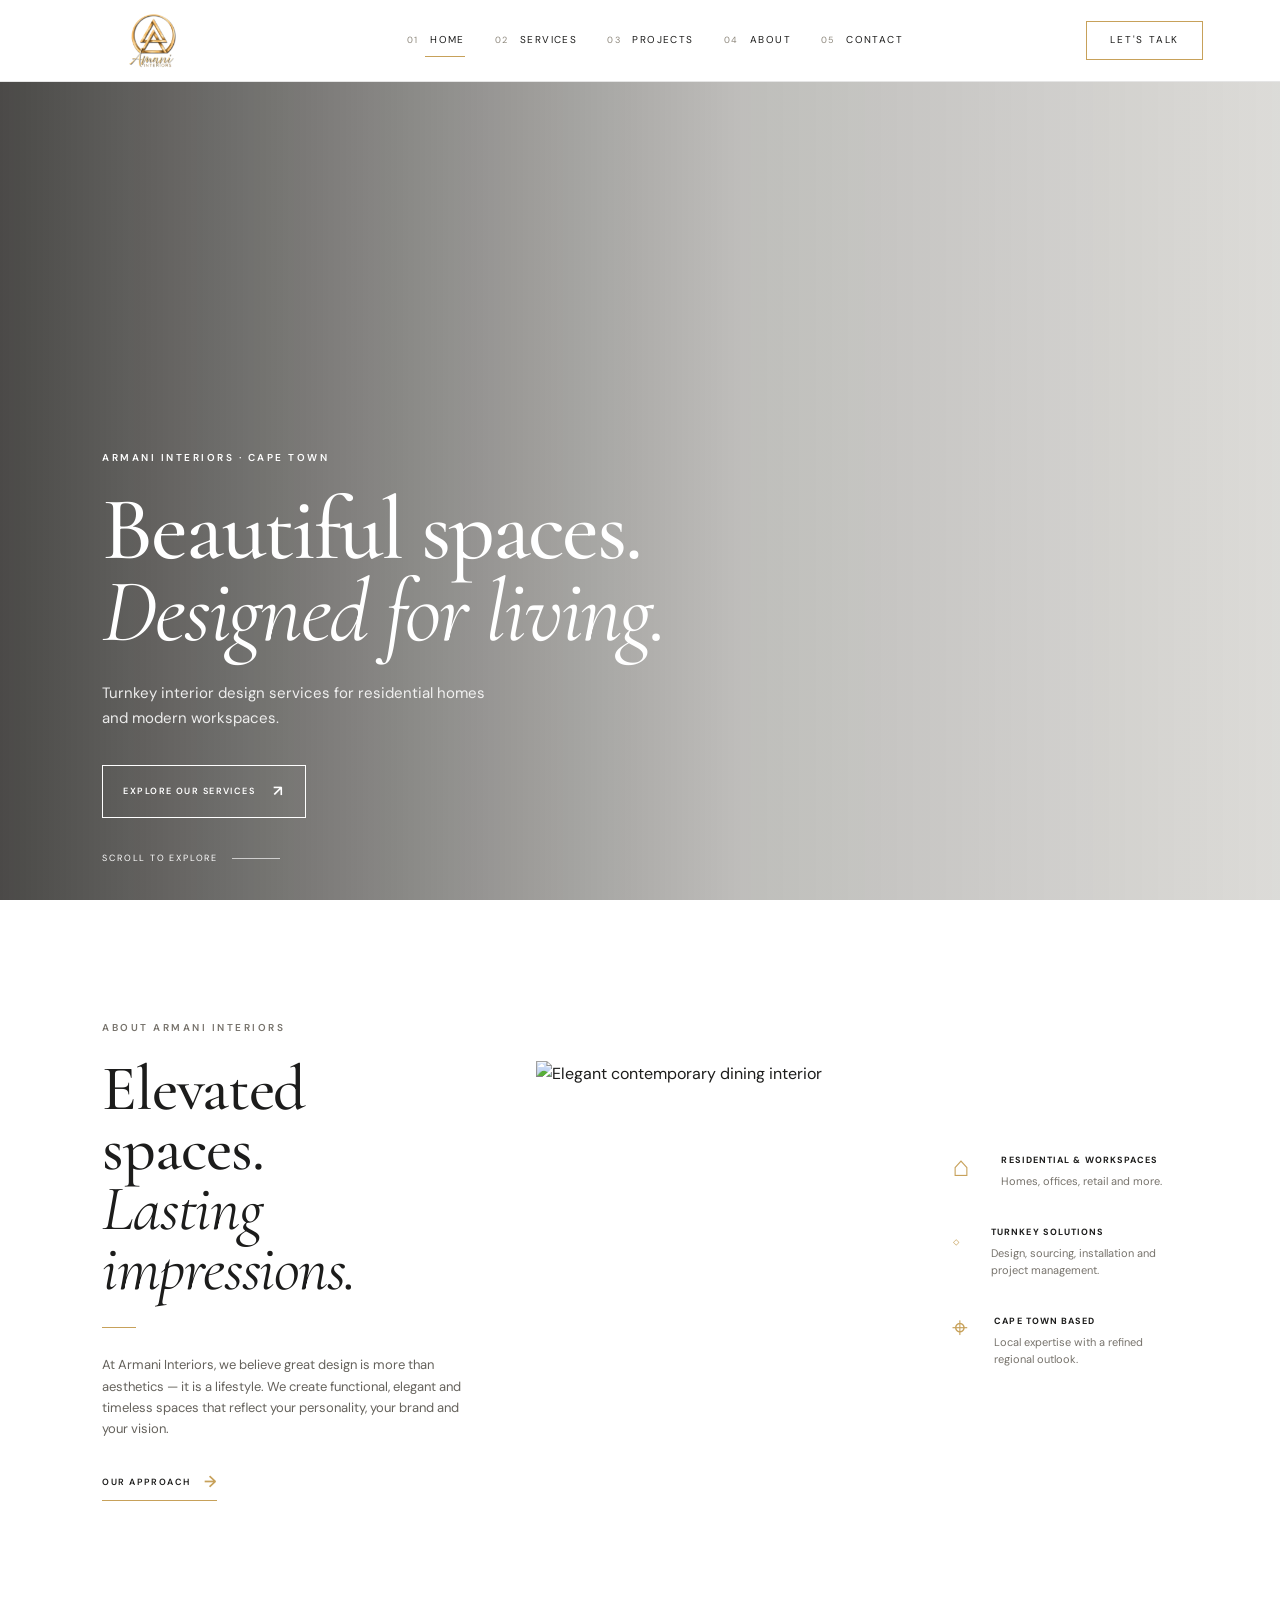
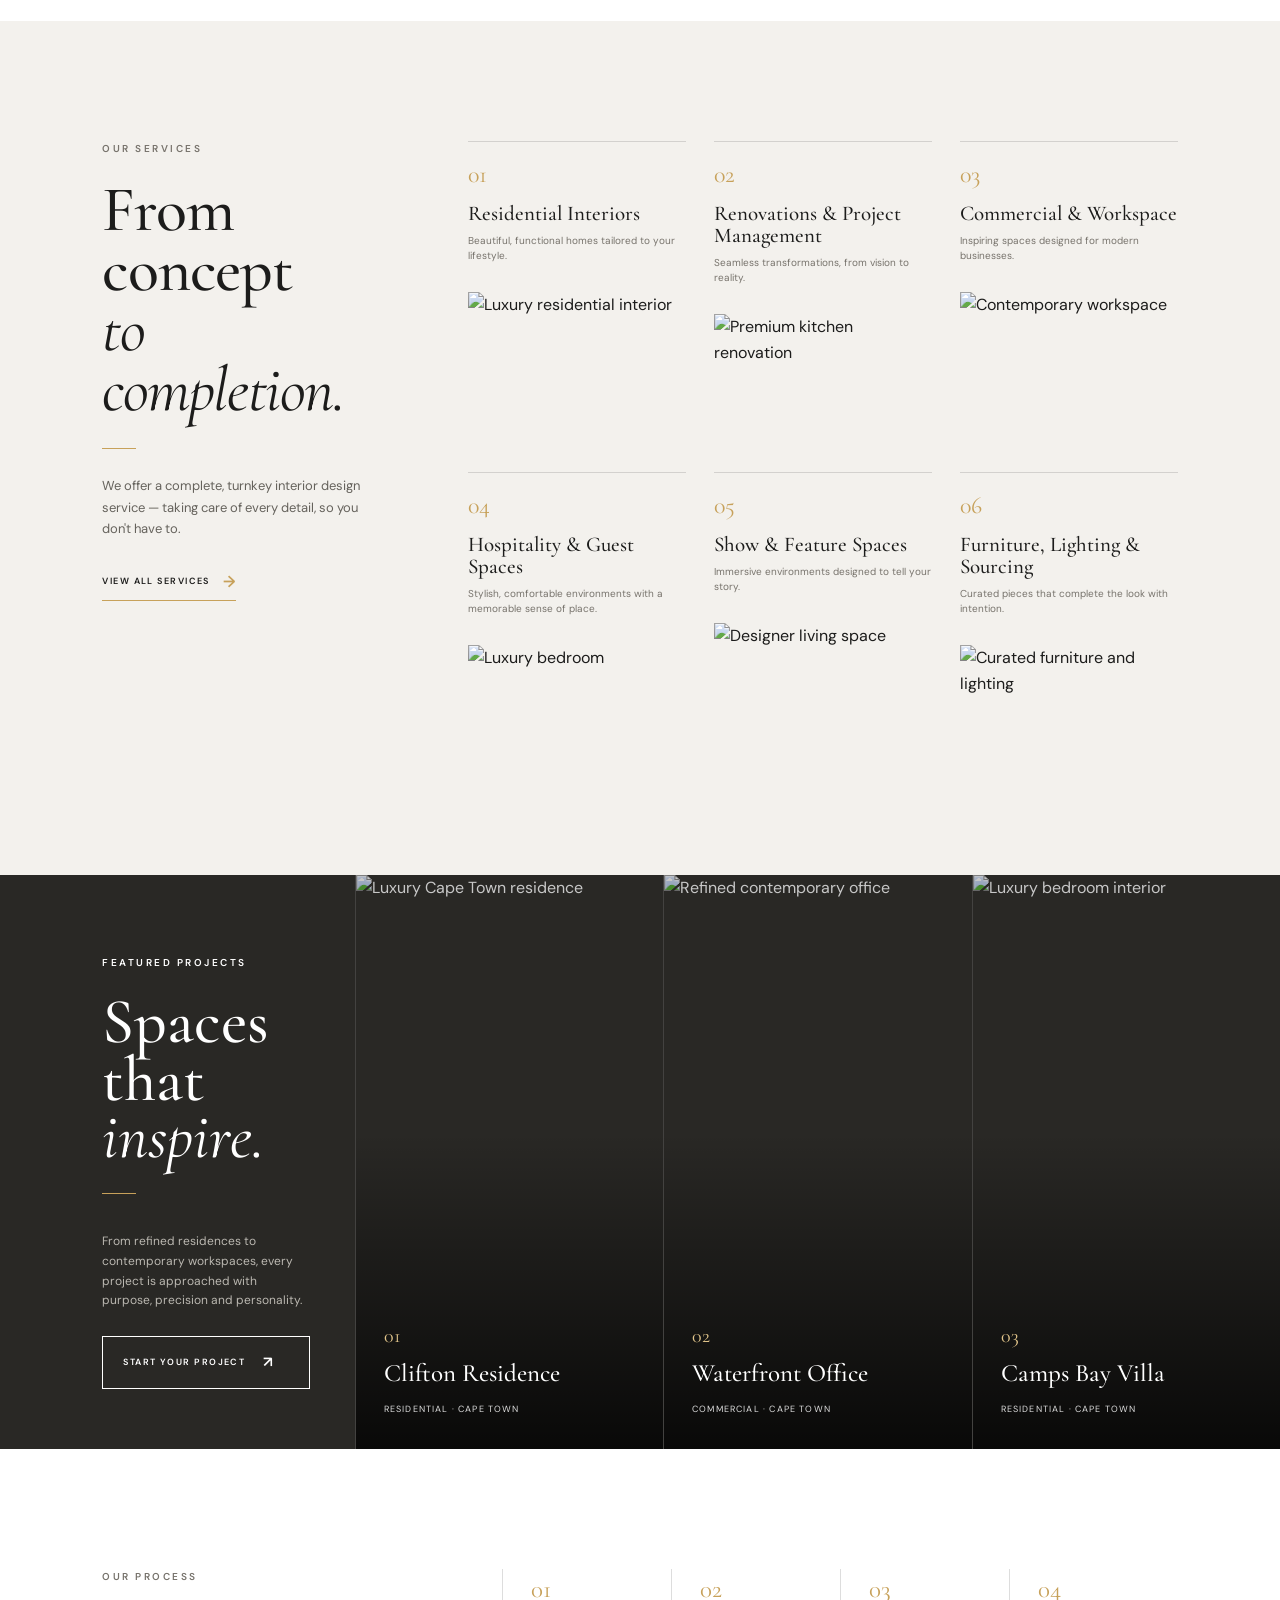
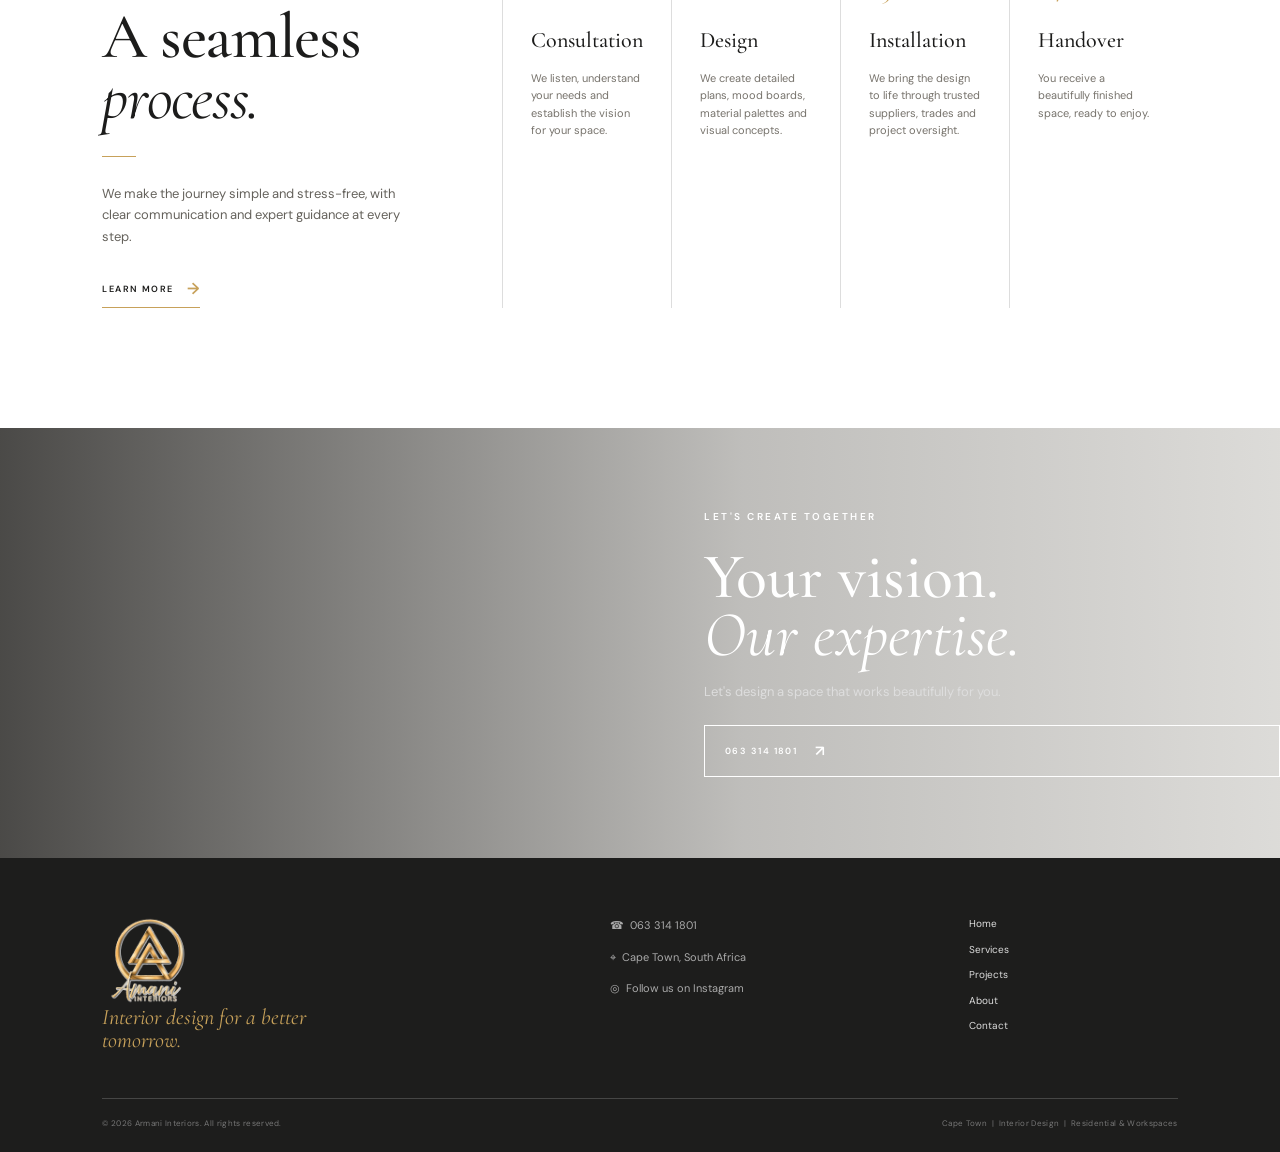
==== commit 9455677e: "Add files via upload" ====
--- a/index.html
+++ b/index.html
@@ -12,28 +12,28 @@
 </head>
 <body>
   <header class="site-header" id="top">
-    <a class="brand" href="#top" aria-label="Armani Interiors home">
+    <a class="brand" href="index.html" aria-label="Armani Interiors home">
       <img src="assets/armani-logo.png" alt="Armani Interiors">
     </a>
 
     <nav class="desktop-nav" aria-label="Primary navigation">
-      <a class="active" href="#top"><span>01</span> Home</a>
-      <a href="#services"><span>02</span> Services</a>
-      <a href="#projects"><span>03</span> Projects</a>
-      <a href="#about"><span>04</span> About</a>
-      <a href="#contact"><span>05</span> Contact</a>
+      <a class="active" href="index.html"><span>01</span> Home</a>
+      <a href="services.html"><span>02</span> Services</a>
+      <a href="projects.html"><span>03</span> Projects</a>
+      <a href="about.html"><span>04</span> About</a>
+      <a href="contact.html"><span>05</span> Contact</a>
     </nav>
 
-    <a class="header-cta" href="#contact">Let's Talk</a>
+    <a class="header-cta" href="contact.html">Let's Talk</a>
     <button class="menu-toggle" aria-label="Open menu" aria-expanded="false">Menu</button>
   </header>
 
   <div class="mobile-menu" aria-hidden="true">
-    <a href="#top">01 — Home</a>
-    <a href="#services">02 — Services</a>
-    <a href="#projects">03 — Projects</a>
-    <a href="#about">04 — About</a>
-    <a href="#contact">05 — Contact</a>
+    <a href="index.html">01 — Home</a>
+    <a href="services.html">02 — Services</a>
+    <a href="projects.html">03 — Projects</a>
+    <a href="about.html">04 — About</a>
+    <a href="contact.html">05 — Contact</a>
     <a class="mobile-talk" href="tel:+27633141801">063 314 1801</a>
   </div>
 
@@ -45,7 +45,7 @@
         <p class="eyebrow">Armani Interiors · Cape Town</p>
         <h1>Beautiful spaces.<br><em>Designed for living.</em></h1>
         <p class="hero-copy">Turnkey interior design services for residential homes and modern workspaces.</p>
-        <a class="line-button light" href="#services">Explore our services <span>↗</span></a>
+        <a class="line-button light" href="services.html">Explore our services <span>↗</span></a>
       </div>
       <div class="hero-scroll">Scroll to explore <span></span></div>
     </section>
@@ -57,7 +57,7 @@
           <h2>Elevated spaces.<br><em>Lasting impressions.</em></h2>
           <span class="gold-rule"></span>
           <p>At Armani Interiors, we believe great design is more than aesthetics — it is a lifestyle. We create functional, elegant and timeless spaces that reflect your personality, your brand and your vision.</p>
-          <a class="text-link" href="#contact">Our approach <span>→</span></a>
+          <a class="text-link" href="about.html">Our approach <span>→</span></a>
         </div>
         <div class="intro-photo image-frame reveal">
           <img src="https://images.unsplash.com/photo-1600210492486-724fe5c67fb0?auto=format&fit=crop&w=1200&q=85" alt="Elegant contemporary dining interior">
@@ -79,14 +79,14 @@
       </div>
     </section>
 
-    <section class="services section-pad" id="services">
+    <section class="services section-pad reveal-section" id="services">
       <div class="services-grid">
         <div class="section-lead reveal">
           <p class="eyebrow dark">Our Services</p>
           <h2>From concept<br><em>to completion.</em></h2>
           <span class="gold-rule"></span>
           <p>We offer a complete, turnkey interior design service — taking care of every detail, so you don't have to.</p>
-          <a class="text-link" href="#contact">View all services <span>→</span></a>
+          <a class="text-link" href="services.html">View all services <span>→</span></a>
         </div>
         <div class="service-list">
           <article class="service-card reveal"><span class="number">01</span><h3>Residential Interiors</h3><p>Beautiful, functional homes tailored to your lifestyle.</p><img src="https://images.unsplash.com/photo-1600607687920-4e2a09cf159d?auto=format&fit=crop&w=900&q=85" alt="Luxury residential interior"></article>
@@ -105,7 +105,7 @@
         <h2>Spaces that<br><em>inspire.</em></h2>
         <span class="gold-rule"></span>
         <p>From refined residences to contemporary workspaces, every project is approached with purpose, precision and personality.</p>
-        <a class="line-button light" href="#contact">Start your project <span>↗</span></a>
+        <a class="line-button light" href="contact.html">Start your project <span>↗</span></a>
       </div>
       <article class="project-card">
         <img src="https://images.unsplash.com/photo-1600607688969-a5bfcd646154?auto=format&fit=crop&w=1200&q=90" alt="Luxury Cape Town residence">
@@ -127,7 +127,7 @@
         <h2>A seamless<br><em>process.</em></h2>
         <span class="gold-rule"></span>
         <p>We make the journey simple and stress-free, with clear communication and expert guidance at every step.</p>
-        <a class="text-link" href="#contact">Learn more <span>→</span></a>
+        <a class="text-link" href="about.html">Learn more <span>→</span></a>
       </div>
       <div class="steps">
         <div class="step reveal"><span>01</span><h3>Consultation</h3><p>We listen, understand your needs and establish the vision for your space.</p></div>
@@ -137,7 +137,7 @@
       </div>
     </section>
 
-    <section class="cta" id="contact">
+    <section class="cta reveal-section" id="contact">
       <div class="cta-image"></div>
       <div class="cta-overlay"></div>
       <div class="cta-content reveal">
@@ -161,7 +161,7 @@
         <a href="#" aria-label="Instagram">◎ &nbsp;Follow us on Instagram</a>
       </div>
       <div class="footer-links">
-        <a href="#top">Home</a><a href="#services">Services</a><a href="#projects">Projects</a><a href="#about">About</a><a href="#contact">Contact</a>
+        <a href="index.html">Home</a><a href="services.html">Services</a><a href="projects.html">Projects</a><a href="about.html">About</a><a href="contact.html">Contact</a>
       </div>
     </div>
     <div class="footer-bottom"><span>© 2026 Armani Interiors. All rights reserved.</span><span>Cape Town &nbsp;|&nbsp; Interior Design &nbsp;|&nbsp; Residential & Workspaces</span></div>
--- a/styles.css
+++ b/styles.css
@@ -20,3 +20,34 @@
 @media(max-width:1000px){.site-header{grid-template-columns:140px 1fr auto;padding:0 5vw}.desktop-nav{gap:15px}.desktop-nav a{font-size:9px}.header-cta{padding:9px 15px}.intro-grid{grid-template-columns:1fr 1fr}.intro-points{grid-column:1/-1;display:grid;grid-template-columns:repeat(3,1fr)}.services-grid,.process{grid-template-columns:1fr;gap:50px}.projects{grid-template-columns:1fr 1fr}.projects-intro{padding:70px 7vw}.steps{grid-template-columns:repeat(2,1fr);row-gap:40px}.cta-content{padding-left:48%}}
 @media(max-width:720px){.site-header{height:72px;grid-template-columns:1fr auto;padding:0 20px}.brand img{width:125px;height:55px}.desktop-nav,.header-cta{display:none}.menu-toggle{display:block;border:0;background:none;text-transform:uppercase;letter-spacing:.18em;font:600 9px var(--sans);color:var(--ink);padding:10px}.mobile-menu{display:flex;position:fixed;z-index:19;top:72px;left:0;right:0;background:#fff;flex-direction:column;padding:12px 20px 22px;transform:translateY(-120%);transition:.35s ease;box-shadow:0 15px 25px rgba(0,0,0,.1)}.mobile-menu.open{transform:none}.mobile-menu a{padding:14px 0;border-bottom:1px solid var(--line);font-size:10px;text-transform:uppercase;letter-spacing:.13em}.mobile-talk{color:var(--gold)!important}.hero{min-height:650px}.hero-content{left:25px;right:25px;top:52%}.hero h1{font-size:56px}.hero-copy{font-size:13px}.hero-scroll{left:25px}.section-pad{padding:80px 25px}.intro-grid{display:flex;flex-direction:column;gap:38px;align-items:stretch}.intro-copy{order:1}.intro-photo{order:2}.intro-points{order:3;display:flex}.services-grid{gap:45px}.service-list{grid-template-columns:1fr 1fr;gap:35px 18px}.service-card h3{font-size:19px}.service-card img{height:90px}.projects{display:block}.projects-intro{padding:70px 25px}.project-card{min-height:430px;border-left:0;border-top:1px solid rgba(255,255,255,.12)}.process{gap:45px}.steps{grid-template-columns:1fr 1fr}.step{padding:0 18px}.cta{height:470px}.cta-content{padding:0 25px;justify-content:center}.cta-image{background-position:center}.footer{padding:45px 25px 20px}.footer-main{grid-template-columns:1fr;gap:35px}.footer-bottom{flex-direction:column;gap:8px}}
 @media(max-width:450px){.service-list{grid-template-columns:1fr}.steps{grid-template-columns:1fr}.hero h1{font-size:48px}.intro h2,.section-lead h2,.process h2{font-size:50px}}
+
+/* Multi-page editorial system */
+.inner-hero{height:78vh;min-height:620px;position:relative;color:#fff;overflow:hidden;margin-top:82px}.inner-hero-bg{position:absolute;inset:-4%;background:center/cover no-repeat;transform:scale(1.04);will-change:transform}.services-bg{background-image:url("https://images.unsplash.com/photo-1618221195710-dd6b41faaea6?auto=format&fit=crop&w=2200&q=90")}.projects-bg{background-image:url("https://images.unsplash.com/photo-1600607688969-a5bfcd646154?auto=format&fit=crop&w=2200&q=90")}.about-bg{background-image:url("https://images.unsplash.com/photo-1600210492486-724fe5c67fb0?auto=format&fit=crop&w=2200&q=90")}.inner-hero-overlay{position:absolute;inset:0;background:linear-gradient(90deg,rgba(22,21,19,.76),rgba(22,21,19,.25) 70%)}.inner-hero-content{position:absolute;z-index:2;left:8vw;top:52%;transform:translateY(-30%);max-width:700px}.inner-hero h1{font:500 clamp(68px,9vw,125px)/.82 var(--serif);letter-spacing:-.03em;margin:0 0 30px}.inner-hero h1 em{font-style:italic;font-weight:400}.inner-hero-content>p:last-child{font-size:14px;max-width:440px;color:#eee}.statement{background:#fff}.statement h2,.project-intro h2,.project-closing h2,.contact-hero h1,.contact-details h2{font:500 clamp(55px,6vw,90px)/.9 var(--serif);letter-spacing:-.025em;margin:0 0 30px}.statement h2 em,.project-intro h2 em,.project-closing h2 em,.contact-hero h1 em,.contact-details h2 em{font-style:italic;font-weight:400}.statement-copy{max-width:680px;font-size:15px;color:#66635e}.service-detail-grid{background:#fff}.detail-service{display:grid;grid-template-columns:1.12fr .88fr;min-height:680px}.detail-service.reverse{grid-template-columns:.88fr 1.12fr}.detail-service.reverse .detail-image{order:2}.detail-service.reverse .detail-copy{order:1}.detail-image{overflow:hidden;min-height:680px}.detail-image img{width:100%;height:100%;object-fit:cover;transform:scale(1.05);transition:transform 1.2s cubic-bezier(.2,.7,.2,1)}.detail-service.in-view .detail-image img{transform:scale(1)}.detail-copy{display:flex;flex-direction:column;justify-content:center;padding:90px 9vw}.detail-copy>span{font:400 28px var(--serif);color:var(--gold);margin-bottom:18px}.detail-copy h2{font:500 clamp(50px,5vw,78px)/.88 var(--serif);margin:0 0 25px}.detail-copy h2 em{font-style:italic;font-weight:400}.detail-copy p{font-size:13px;color:#6b6862;max-width:470px}.quote-band{min-height:390px;background:#282724;color:#fff;display:flex;align-items:center;justify-content:center;text-align:center;padding:60px 25px}.quote-band p{font:500 clamp(44px,5vw,75px)/.92 var(--serif);margin:0}.quote-band em{font-style:italic;color:var(--gold-light)}.cta.compact{height:480px}.filters{display:flex;gap:30px;margin-top:45px;border-top:1px solid var(--line);padding-top:22px}.filter{background:none;border:0;padding:0 0 6px;font:600 9px var(--sans);text-transform:uppercase;letter-spacing:.16em;cursor:pointer;color:#77736c;border-bottom:1px solid transparent}.filter.active,.filter:hover{color:var(--ink);border-color:var(--gold)}.portfolio-grid{display:grid;grid-template-columns:repeat(2,1fr);background:#1f1f1d;gap:1px}.portfolio-item{position:relative;height:610px;overflow:hidden;color:#fff}.portfolio-item.tall{height:760px}.portfolio-item.wide{grid-column:span 2;height:650px}.portfolio-item img{width:100%;height:100%;object-fit:cover;transition:transform 1s ease,filter .7s}.portfolio-item:after{content:"";position:absolute;inset:40% 0 0;background:linear-gradient(transparent,rgba(0,0,0,.82))}.portfolio-item:hover img{transform:scale(1.045);filter:brightness(.9)}.portfolio-item>div{position:absolute;z-index:2;left:45px;bottom:38px}.portfolio-item span{font-size:9px;text-transform:uppercase;letter-spacing:.16em;color:var(--gold-light)}.portfolio-item h3{font:500 40px var(--serif);margin:6px 0 0}.portfolio-item p{font-size:10px;text-transform:uppercase;letter-spacing:.12em;margin:2px 0;color:#ddd}.portfolio-item.hidden{display:none}.project-closing{text-align:center;background:#fff}.project-closing .line-button{margin-top:15px}.dark-button{color:var(--ink);border-color:var(--gold)}.dark-button:hover{color:#fff}.about-editorial{display:grid;grid-template-columns:1fr 1fr;gap:100px;background:#fff}.about-body{align-self:end;max-width:530px}.about-body p{font-size:15px;color:#67645f;margin:0 0 22px}.about-image{height:75vh;min-height:600px;overflow:hidden}.about-image img{width:100%;height:100%;object-fit:cover}.values{display:grid;grid-template-columns:.75fr 1.5fr;gap:100px;background:#f3f1ed}.value-grid{display:grid;grid-template-columns:1fr 1fr;gap:45px}.value-grid article{border-top:1px solid var(--line);padding-top:14px}.value-grid span{font:400 24px var(--serif);color:var(--gold)}.value-grid h3{font:500 27px var(--serif);margin:10px 0}.value-grid p{font-size:11px;color:#77736c}.contact-hero{min-height:650px;margin-top:82px;padding:120px 8vw;display:flex;flex-direction:column;justify-content:center;background:#f3f1ed;position:relative}.contact-hero>div{max-width:720px}.contact-hero>div>p:last-child{font-size:15px;max-width:470px;color:#68655f}.whatsapp-large{position:absolute;right:8vw;bottom:100px;border:1px solid var(--gold);padding:18px 27px;text-transform:uppercase;letter-spacing:.16em;font-size:10px}.whatsapp-large span{font-size:15px;margin-left:18px;color:var(--gold)}.whatsapp-large:hover{background:var(--gold);color:#fff}.contact-details{display:grid;grid-template-columns:1fr 1fr;background:#fff}.contact-list{display:flex;flex-direction:column;gap:30px}.contact-list>a,.contact-list>div{display:flex;flex-direction:column;border-top:1px solid var(--line);padding-top:14px}.contact-list span{font-size:9px;text-transform:uppercase;letter-spacing:.18em;color:#888}.contact-list strong{font:500 31px var(--serif);margin-top:7px}.contact-photo{height:65vh;min-height:520px;overflow:hidden}.contact-photo img{width:100%;height:100%;object-fit:cover}.floating-project{position:fixed;right:0;top:50%;transform:translateY(-50%);z-index:25;background:#1e1e1c;color:#fff;display:flex;align-items:center;gap:18px;padding:18px 13px 18px 17px;writing-mode:vertical-rl;text-transform:uppercase;letter-spacing:.2em;font-size:9px;box-shadow:0 10px 30px rgba(0,0,0,.18);transition:.3s}.floating-project b{color:var(--gold);font-size:17px;font-weight:400}.floating-project:hover{background:var(--gold);color:#fff}.floating-project:hover b{color:#fff}
+@media(max-width:720px){.inner-hero{margin-top:72px;height:72vh;min-height:570px}.inner-hero-content{left:25px;right:25px}.inner-hero h1{font-size:68px}.floating-project{padding:15px 10px}.statement h2,.project-intro h2,.project-closing h2,.contact-hero h1,.contact-details h2{font-size:55px}.detail-service,.detail-service.reverse{display:flex;flex-direction:column;min-height:0}.detail-service.reverse .detail-image,.detail-service.reverse .detail-copy{order:initial}.detail-image{min-height:440px;height:58vh}.detail-copy{padding:70px 25px}.detail-copy h2{font-size:54px}.quote-band{min-height:300px}.portfolio-grid{display:block}.portfolio-item,.portfolio-item.tall,.portfolio-item.wide{height:520px}.portfolio-item>div{left:25px;bottom:25px}.portfolio-item h3{font-size:34px}.about-editorial,.values,.contact-details{display:flex;flex-direction:column;gap:50px}.about-image{height:58vh;min-height:440px}.value-grid{gap:30px}.contact-hero{margin-top:72px;min-height:650px;padding:80px 25px}.whatsapp-large{position:static;align-self:flex-start;margin-top:45px}.contact-photo{height:55vh;min-height:400px}}
+
+/* === V3 motion system: stronger, visible scroll effects === */
+html{scroll-behavior:smooth}
+body{overflow-x:hidden}
+.reveal-section,.reveal,.detail-service,.quote-band,.portfolio-item,.value-grid article,.contact-details,.statement,.about-editorial{opacity:1;transform:none}
+.js-ready .reveal,.js-ready .reveal-section,.js-ready .detail-service,.js-ready .quote-band,.js-ready .portfolio-item,.js-ready .value-grid article,.js-ready .contact-details,.js-ready .statement,.js-ready .about-editorial{opacity:0;transform:translateY(42px)}
+.js-ready .reveal.visible,.js-ready .reveal-section.visible,.js-ready .detail-service.visible,.js-ready .quote-band.visible,.js-ready .portfolio-item.visible,.js-ready .value-grid article.visible,.js-ready .contact-details.visible,.js-ready .statement.visible,.js-ready .about-editorial.visible{opacity:1;transform:translateY(0);transition:opacity .9s cubic-bezier(.2,.7,.2,1),transform 1s cubic-bezier(.2,.7,.2,1)}
+.js-ready .detail-service .detail-copy{transition:opacity .9s ease .12s,transform .9s cubic-bezier(.2,.7,.2,1) .12s}
+.js-ready .detail-service:not(.visible) .detail-copy{opacity:0;transform:translateX(35px)}
+.js-ready .detail-service.reverse:not(.visible) .detail-copy{transform:translateX(-35px)}
+.js-ready .detail-service.visible .detail-copy{opacity:1;transform:none}
+.js-ready .detail-service .detail-image{clip-path:inset(0 0 0 8%);transition:clip-path 1.1s cubic-bezier(.2,.7,.2,1)}
+.js-ready .detail-service.reverse .detail-image{clip-path:inset(0 8% 0 0)}
+.js-ready .detail-service.visible .detail-image{clip-path:inset(0)}
+.js-ready .detail-service .detail-image img{transform:scale(1.10);transition:transform 1.4s cubic-bezier(.2,.7,.2,1)}
+.js-ready .detail-service.visible .detail-image img{transform:scale(1.02)}
+.hero-image,.inner-hero-bg,.about-image img,.contact-photo img{will-change:transform}
+.hero-copy,.hero h1,.hero .eyebrow,.hero .line-button{animation:heroEnter 1.1s cubic-bezier(.2,.7,.2,1) both}
+.hero .hero-copy{animation-delay:.18s}.hero h1{animation-delay:.05s}.hero .line-button{animation-delay:.3s}
+@keyframes heroEnter{from{opacity:0;transform:translateY(30px)}to{opacity:1;transform:none}}
+.page-leaving{opacity:0;transition:opacity .22s ease}
+body{transition:opacity .22s ease}
+.desktop-nav a,.header-cta,.line-button,.text-link,.filter{transition:color .3s ease,border-color .3s ease,background .3s ease,transform .3s ease}
+.text-link:hover{transform:translateX(6px)}
+.line-button:hover{transform:translateY(-2px)}
+.portfolio-item img{will-change:transform}
+@media (prefers-reduced-motion:reduce){html{scroll-behavior:auto}.js-ready .reveal,.js-ready .reveal-section,.js-ready .detail-service,.js-ready .quote-band,.js-ready .portfolio-item,.js-ready .value-grid article,.js-ready .contact-details,.js-ready .statement,.js-ready .about-editorial{opacity:1!important;transform:none!important;transition:none!important}.hero-copy,.hero h1,.hero .eyebrow,.hero .line-button{animation:none!important}.detail-image,.detail-image img{clip-path:none!important;transform:none!important;transition:none!important}}
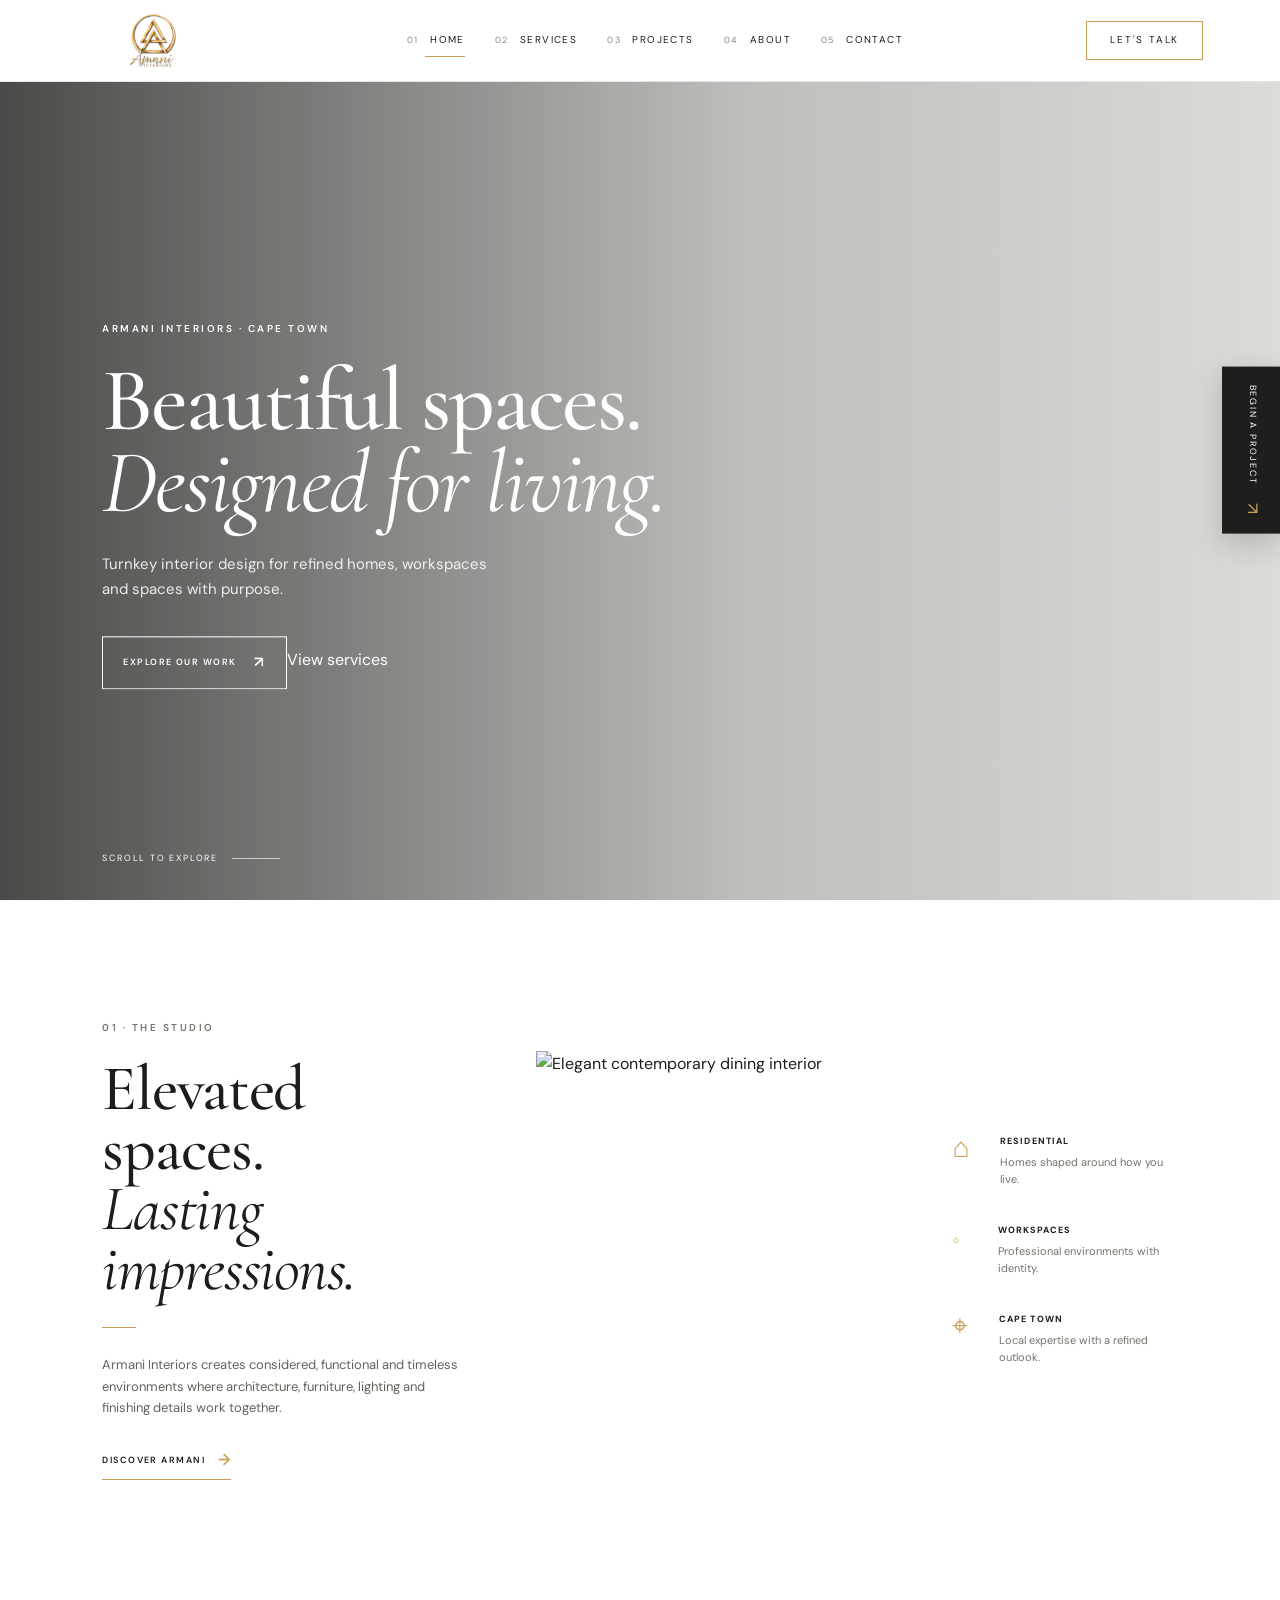
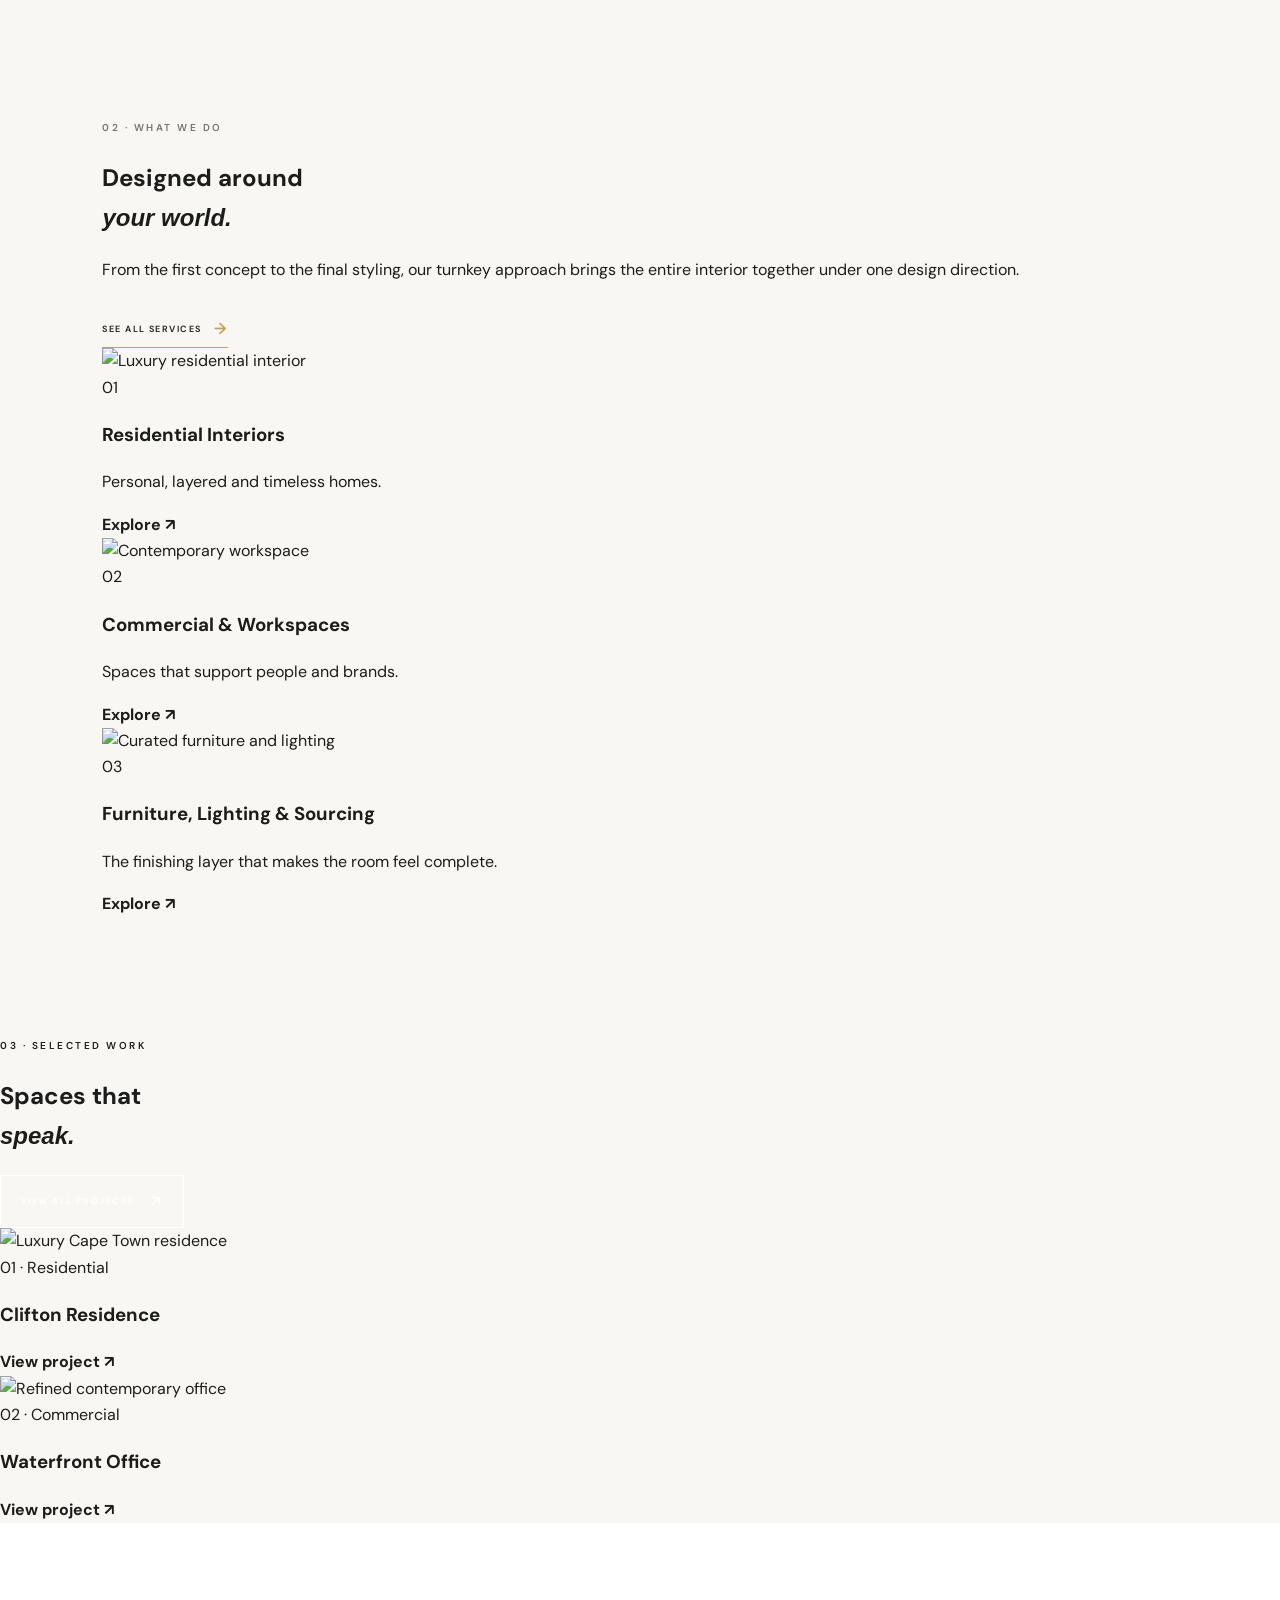
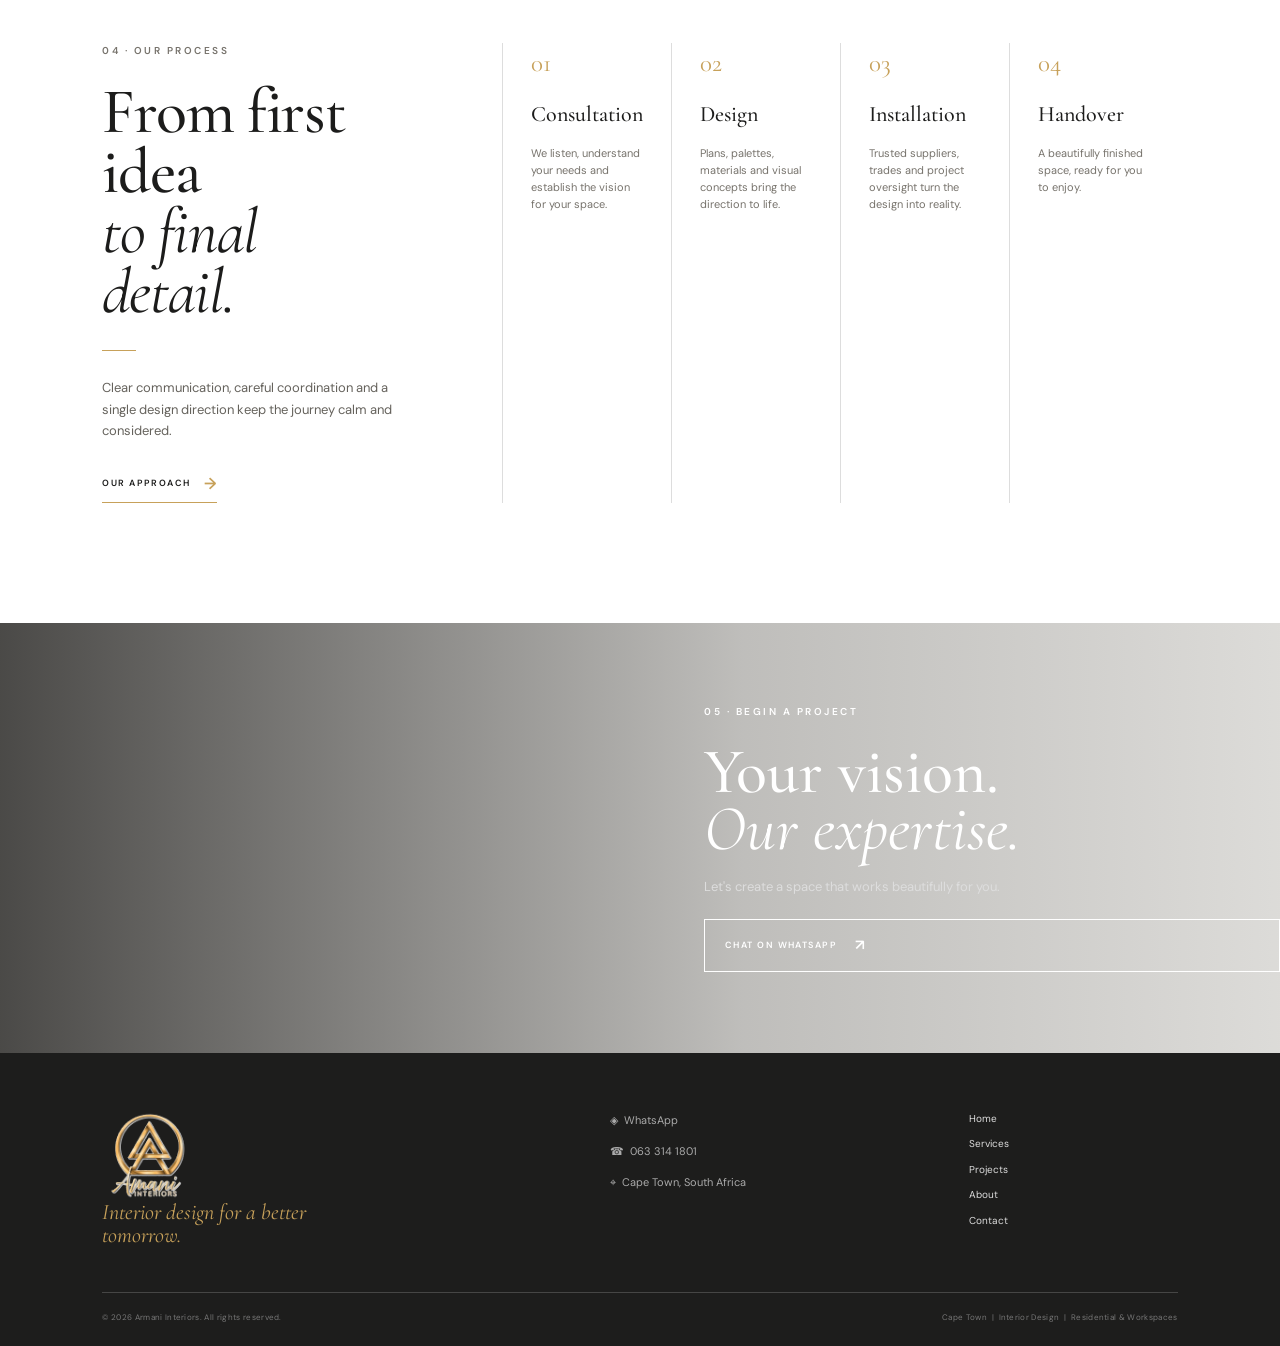
==== commit d2c02f5a: "Add files via upload" ====
--- a/index.html
+++ b/index.html
@@ -3,7 +3,7 @@
 <head>
   <meta charset="UTF-8">
   <meta name="viewport" content="width=device-width, initial-scale=1.0">
-  <meta name="description" content="Armani Interiors — turnkey interior design services for residential and workspaces in Cape Town.">
+  <meta name="description" content="Armani Interiors — turnkey interior design services for residential homes and workspaces in Cape Town.">
   <title>Armani Interiors — Turnkey Interior Design</title>
   <link rel="preconnect" href="https://fonts.googleapis.com">
   <link rel="preconnect" href="https://fonts.gstatic.com" crossorigin>
@@ -12,10 +12,7 @@
 </head>
 <body>
   <header class="site-header" id="top">
-    <a class="brand" href="index.html" aria-label="Armani Interiors home">
-      <img src="assets/armani-logo.png" alt="Armani Interiors">
-    </a>
-
+    <a class="brand" href="index.html" aria-label="Armani Interiors home"><img src="assets/armani-logo.png" alt="Armani Interiors"></a>
     <nav class="desktop-nav" aria-label="Primary navigation">
       <a class="active" href="index.html"><span>01</span> Home</a>
       <a href="services.html"><span>02</span> Services</a>
@@ -23,150 +20,77 @@
       <a href="about.html"><span>04</span> About</a>
       <a href="contact.html"><span>05</span> Contact</a>
     </nav>
-
-    <a class="header-cta" href="contact.html">Let's Talk</a>
+    <a class="header-cta" href="https://wa.me/27633141801?text=Hello%20Armani%20Interiors%2C%20I%27d%20like%20to%20begin%20a%20project." target="_blank" rel="noopener">Let's Talk</a>
     <button class="menu-toggle" aria-label="Open menu" aria-expanded="false">Menu</button>
   </header>
 
   <div class="mobile-menu" aria-hidden="true">
-    <a href="index.html">01 — Home</a>
-    <a href="services.html">02 — Services</a>
-    <a href="projects.html">03 — Projects</a>
-    <a href="about.html">04 — About</a>
-    <a href="contact.html">05 — Contact</a>
-    <a class="mobile-talk" href="tel:+27633141801">063 314 1801</a>
+    <a href="index.html">01 — Home</a><a href="services.html">02 — Services</a><a href="projects.html">03 — Projects</a><a href="about.html">04 — About</a><a href="contact.html">05 — Contact</a>
+    <a class="mobile-talk" href="https://wa.me/27633141801?text=Hello%20Armani%20Interiors%2C%20I%27d%20like%20to%20begin%20a%20project." target="_blank" rel="noopener">WhatsApp us</a>
   </div>
+
+  <a class="floating-project" href="https://wa.me/27633141801?text=Hello%20Armani%20Interiors%2C%20I%27d%20like%20to%20begin%20a%20project." target="_blank" rel="noopener"><span>Begin A Project</span><b>↗</b></a>
 
   <main>
     <section class="hero">
-      <div class="hero-image"></div>
-      <div class="hero-overlay"></div>
+      <div class="hero-image"></div><div class="hero-overlay"></div>
       <div class="hero-content reveal">
         <p class="eyebrow">Armani Interiors · Cape Town</p>
         <h1>Beautiful spaces.<br><em>Designed for living.</em></h1>
-        <p class="hero-copy">Turnkey interior design services for residential homes and modern workspaces.</p>
-        <a class="line-button light" href="services.html">Explore our services <span>↗</span></a>
+        <p class="hero-copy">Turnkey interior design for refined homes, workspaces and spaces with purpose.</p>
+        <div class="hero-actions"><a class="line-button light" href="projects.html">Explore our work <span>↗</span></a><a class="hero-secondary" href="services.html">View services</a></div>
       </div>
       <div class="hero-scroll">Scroll to explore <span></span></div>
     </section>
 
-    <section class="intro section-pad" id="about">
+    <section class="intro section-pad">
       <div class="intro-grid">
         <div class="intro-copy reveal">
-          <p class="eyebrow dark">About Armani Interiors</p>
+          <p class="eyebrow dark">01 · The Studio</p>
           <h2>Elevated spaces.<br><em>Lasting impressions.</em></h2>
           <span class="gold-rule"></span>
-          <p>At Armani Interiors, we believe great design is more than aesthetics — it is a lifestyle. We create functional, elegant and timeless spaces that reflect your personality, your brand and your vision.</p>
-          <a class="text-link" href="about.html">Our approach <span>→</span></a>
+          <p>Armani Interiors creates considered, functional and timeless environments where architecture, furniture, lighting and finishing details work together.</p>
+          <a class="text-link" href="about.html">Discover Armani <span>→</span></a>
         </div>
-        <div class="intro-photo image-frame reveal">
-          <img src="https://images.unsplash.com/photo-1600210492486-724fe5c67fb0?auto=format&fit=crop&w=1200&q=85" alt="Elegant contemporary dining interior">
-        </div>
+        <div class="intro-photo image-frame reveal"><img src="https://images.unsplash.com/photo-1600210492486-724fe5c67fb0?auto=format&fit=crop&w=1200&q=85" alt="Elegant contemporary dining interior"></div>
         <div class="intro-points reveal">
-          <div class="mini-point">
-            <span class="mini-icon">⌂</span>
-            <div><strong>Residential & Workspaces</strong><small>Homes, offices, retail and more.</small></div>
-          </div>
-          <div class="mini-point">
-            <span class="mini-icon">◇</span>
-            <div><strong>Turnkey Solutions</strong><small>Design, sourcing, installation and project management.</small></div>
-          </div>
-          <div class="mini-point">
-            <span class="mini-icon">⌖</span>
-            <div><strong>Cape Town Based</strong><small>Local expertise with a refined regional outlook.</small></div>
-          </div>
+          <div class="mini-point"><span class="mini-icon">⌂</span><div><strong>Residential</strong><small>Homes shaped around how you live.</small></div></div>
+          <div class="mini-point"><span class="mini-icon">◇</span><div><strong>Workspaces</strong><small>Professional environments with identity.</small></div></div>
+          <div class="mini-point"><span class="mini-icon">⌖</span><div><strong>Cape Town</strong><small>Local expertise with a refined outlook.</small></div></div>
         </div>
       </div>
     </section>
 
-    <section class="services section-pad reveal-section" id="services">
-      <div class="services-grid">
-        <div class="section-lead reveal">
-          <p class="eyebrow dark">Our Services</p>
-          <h2>From concept<br><em>to completion.</em></h2>
-          <span class="gold-rule"></span>
-          <p>We offer a complete, turnkey interior design service — taking care of every detail, so you don't have to.</p>
-          <a class="text-link" href="services.html">View all services <span>→</span></a>
-        </div>
-        <div class="service-list">
-          <article class="service-card reveal"><span class="number">01</span><h3>Residential Interiors</h3><p>Beautiful, functional homes tailored to your lifestyle.</p><img src="https://images.unsplash.com/photo-1600607687920-4e2a09cf159d?auto=format&fit=crop&w=900&q=85" alt="Luxury residential interior"></article>
-          <article class="service-card reveal"><span class="number">02</span><h3>Renovations & Project Management</h3><p>Seamless transformations, from vision to reality.</p><img src="https://images.unsplash.com/photo-1600566753086-00f18fb6b3ea?auto=format&fit=crop&w=900&q=85" alt="Premium kitchen renovation"></article>
-          <article class="service-card reveal"><span class="number">03</span><h3>Commercial & Workspace</h3><p>Inspiring spaces designed for modern businesses.</p><img src="https://images.unsplash.com/photo-1497366754035-f200968a6e72?auto=format&fit=crop&w=900&q=85" alt="Contemporary workspace"></article>
-          <article class="service-card reveal"><span class="number">04</span><h3>Hospitality & Guest Spaces</h3><p>Stylish, comfortable environments with a memorable sense of place.</p><img src="https://images.unsplash.com/photo-1618221195710-dd6b41faaea6?auto=format&fit=crop&w=900&q=85" alt="Luxury bedroom"></article>
-          <article class="service-card reveal"><span class="number">05</span><h3>Show & Feature Spaces</h3><p>Immersive environments designed to tell your story.</p><img src="https://images.unsplash.com/photo-1617104678098-de229db51175?auto=format&fit=crop&w=900&q=85" alt="Designer living space"></article>
-          <article class="service-card reveal"><span class="number">06</span><h3>Furniture, Lighting & Sourcing</h3><p>Curated pieces that complete the look with intention.</p><img src="https://images.unsplash.com/photo-1616486338812-3dadae4b4ace?auto=format&fit=crop&w=900&q=85" alt="Curated furniture and lighting"></article>
-        </div>
+    <section class="home-services section-pad">
+      <div class="home-section-heading reveal">
+        <div><p class="eyebrow dark">02 · What We Do</p><h2>Designed around<br><em>your world.</em></h2></div>
+        <div><p>From the first concept to the final styling, our turnkey approach brings the entire interior together under one design direction.</p><a class="text-link" href="services.html">See all services <span>→</span></a></div>
+      </div>
+      <div class="service-feature-grid">
+        <a class="service-feature reveal" href="services.html"><div class="service-feature-image"><img src="https://images.unsplash.com/photo-1600607687920-4e2a09cf159d?auto=format&fit=crop&w=1200&q=85" alt="Luxury residential interior"></div><div class="service-feature-meta"><span>01</span><h3>Residential Interiors</h3><p>Personal, layered and timeless homes.</p><b>Explore ↗</b></div></a>
+        <a class="service-feature reveal" href="services.html"><div class="service-feature-image"><img src="https://images.unsplash.com/photo-1497366754035-f200968a6e72?auto=format&fit=crop&w=1200&q=85" alt="Contemporary workspace"></div><div class="service-feature-meta"><span>02</span><h3>Commercial & Workspaces</h3><p>Spaces that support people and brands.</p><b>Explore ↗</b></div></a>
+        <a class="service-feature service-feature-wide reveal" href="services.html"><div class="service-feature-image"><img src="https://images.unsplash.com/photo-1616486338812-3dadae4b4ace?auto=format&fit=crop&w=1500&q=85" alt="Curated furniture and lighting"></div><div class="service-feature-meta"><span>03</span><h3>Furniture, Lighting & Sourcing</h3><p>The finishing layer that makes the room feel complete.</p><b>Explore ↗</b></div></a>
       </div>
     </section>
 
-    <section class="projects" id="projects">
-      <div class="projects-intro reveal">
-        <p class="eyebrow">Featured Projects</p>
-        <h2>Spaces that<br><em>inspire.</em></h2>
-        <span class="gold-rule"></span>
-        <p>From refined residences to contemporary workspaces, every project is approached with purpose, precision and personality.</p>
-        <a class="line-button light" href="contact.html">Start your project <span>↗</span></a>
-      </div>
-      <article class="project-card">
-        <img src="https://images.unsplash.com/photo-1600607688969-a5bfcd646154?auto=format&fit=crop&w=1200&q=90" alt="Luxury Cape Town residence">
-        <div class="project-meta"><span>01</span><strong>Clifton Residence</strong><small>Residential · Cape Town</small></div>
-      </article>
-      <article class="project-card">
-        <img src="https://images.unsplash.com/photo-1497366216548-37526070297c?auto=format&fit=crop&w=1200&q=90" alt="Refined contemporary office">
-        <div class="project-meta"><span>02</span><strong>Waterfront Office</strong><small>Commercial · Cape Town</small></div>
-      </article>
-      <article class="project-card">
-        <img src="https://images.unsplash.com/photo-1600566753190-17f0baa2a6c3?auto=format&fit=crop&w=1200&q=90" alt="Luxury bedroom interior">
-        <div class="project-meta"><span>03</span><strong>Camps Bay Villa</strong><small>Residential · Cape Town</small></div>
-      </article>
+    <section class="home-projects">
+      <div class="home-projects-heading reveal"><p class="eyebrow">03 · Selected Work</p><h2>Spaces that<br><em>speak.</em></h2><a class="line-button light" href="projects.html">View all projects <span>↗</span></a></div>
+      <a class="home-project reveal" href="projects.html"><img src="https://images.unsplash.com/photo-1600607688969-a5bfcd646154?auto=format&fit=crop&w=1500&q=90" alt="Luxury Cape Town residence"><div><span>01 · Residential</span><h3>Clifton Residence</h3><b>View project ↗</b></div></a>
+      <a class="home-project reveal" href="projects.html"><img src="https://images.unsplash.com/photo-1497366216548-37526070297c?auto=format&fit=crop&w=1500&q=90" alt="Refined contemporary office"><div><span>02 · Commercial</span><h3>Waterfront Office</h3><b>View project ↗</b></div></a>
     </section>
 
     <section class="process section-pad">
-      <div class="process-heading reveal">
-        <p class="eyebrow dark">Our Process</p>
-        <h2>A seamless<br><em>process.</em></h2>
-        <span class="gold-rule"></span>
-        <p>We make the journey simple and stress-free, with clear communication and expert guidance at every step.</p>
-        <a class="text-link" href="about.html">Learn more <span>→</span></a>
-      </div>
-      <div class="steps">
-        <div class="step reveal"><span>01</span><h3>Consultation</h3><p>We listen, understand your needs and establish the vision for your space.</p></div>
-        <div class="step reveal"><span>02</span><h3>Design</h3><p>We create detailed plans, mood boards, material palettes and visual concepts.</p></div>
-        <div class="step reveal"><span>03</span><h3>Installation</h3><p>We bring the design to life through trusted suppliers, trades and project oversight.</p></div>
-        <div class="step reveal"><span>04</span><h3>Handover</h3><p>You receive a beautifully finished space, ready to enjoy.</p></div>
-      </div>
+      <div class="process-heading reveal"><p class="eyebrow dark">04 · Our Process</p><h2>From first idea<br><em>to final detail.</em></h2><span class="gold-rule"></span><p>Clear communication, careful coordination and a single design direction keep the journey calm and considered.</p><a class="text-link" href="about.html">Our approach <span>→</span></a></div>
+      <div class="steps"><div class="step reveal"><span>01</span><h3>Consultation</h3><p>We listen, understand your needs and establish the vision for your space.</p></div><div class="step reveal"><span>02</span><h3>Design</h3><p>Plans, palettes, materials and visual concepts bring the direction to life.</p></div><div class="step reveal"><span>03</span><h3>Installation</h3><p>Trusted suppliers, trades and project oversight turn the design into reality.</p></div><div class="step reveal"><span>04</span><h3>Handover</h3><p>A beautifully finished space, ready for you to enjoy.</p></div></div>
     </section>
 
-    <section class="cta reveal-section" id="contact">
-      <div class="cta-image"></div>
-      <div class="cta-overlay"></div>
-      <div class="cta-content reveal">
-        <p class="eyebrow">Let's create together</p>
-        <h2>Your vision.<br><em>Our expertise.</em></h2>
-        <p>Let's design a space that works beautifully for you.</p>
-        <a class="line-button light" href="tel:+27633141801">063 314 1801 <span>↗</span></a>
-      </div>
+    <section class="cta reveal-section">
+      <div class="cta-image"></div><div class="cta-overlay"></div>
+      <div class="cta-content reveal"><p class="eyebrow">05 · Begin a project</p><h2>Your vision.<br><em>Our expertise.</em></h2><p>Let's create a space that works beautifully for you.</p><a class="line-button light" href="https://wa.me/27633141801?text=Hello%20Armani%20Interiors%2C%20I%27d%20like%20to%20begin%20a%20project." target="_blank" rel="noopener">Chat on WhatsApp <span>↗</span></a></div>
     </section>
   </main>
 
-  <footer class="footer">
-    <div class="footer-main">
-      <div class="footer-brand">
-        <img src="assets/armani-logo.png" alt="Armani Interiors">
-        <p>Interior design for a better tomorrow.</p>
-      </div>
-      <div class="footer-contact">
-        <a href="tel:+27633141801">☎ &nbsp;063 314 1801</a>
-        <span>⌖ &nbsp;Cape Town, South Africa</span>
-        <a href="#" aria-label="Instagram">◎ &nbsp;Follow us on Instagram</a>
-      </div>
-      <div class="footer-links">
-        <a href="index.html">Home</a><a href="services.html">Services</a><a href="projects.html">Projects</a><a href="about.html">About</a><a href="contact.html">Contact</a>
-      </div>
-    </div>
-    <div class="footer-bottom"><span>© 2026 Armani Interiors. All rights reserved.</span><span>Cape Town &nbsp;|&nbsp; Interior Design &nbsp;|&nbsp; Residential & Workspaces</span></div>
-  </footer>
-
+  <footer class="footer"><div class="footer-main"><div class="footer-brand"><img src="assets/armani-logo.png" alt="Armani Interiors"><p>Interior design for a better tomorrow.</p></div><div class="footer-contact"><a href="https://wa.me/27633141801" target="_blank" rel="noopener">◈ &nbsp;WhatsApp</a><a href="tel:+27633141801">☎ &nbsp;063 314 1801</a><span>⌖ &nbsp;Cape Town, South Africa</span></div><div class="footer-links"><a href="index.html">Home</a><a href="services.html">Services</a><a href="projects.html">Projects</a><a href="about.html">About</a><a href="contact.html">Contact</a></div></div><div class="footer-bottom"><span>© 2026 Armani Interiors. All rights reserved.</span><span>Cape Town &nbsp;|&nbsp; Interior Design &nbsp;|&nbsp; Residential & Workspaces</span></div></footer>
   <script src="script.js"></script>
 </body>
-</html>+</html>
--- a/styles.css
+++ b/styles.css
@@ -51,3 +51,10 @@
 .line-button:hover{transform:translateY(-2px)}
 .portfolio-item img{will-change:transform}
 @media (prefers-reduced-motion:reduce){html{scroll-behavior:auto}.js-ready .reveal,.js-ready .reveal-section,.js-ready .detail-service,.js-ready .quote-band,.js-ready .portfolio-item,.js-ready .value-grid article,.js-ready .contact-details,.js-ready .statement,.js-ready .about-editorial{opacity:1!important;transform:none!important;transition:none!important}.hero-copy,.hero h1,.hero .eyebrow,.hero .line-button{animation:none!important}.detail-image,.detail-image img{clip-path:none!important;transform:none!important;transition:none!important}}
+
+/* motion-auto is injected by script.js for consistent animation across every page */
+.js-ready .motion-auto{opacity:0;transform:translate3d(0,42px,0);transition:opacity .9s cubic-bezier(.2,.7,.2,1),transform 1s cubic-bezier(.2,.7,.2,1);transition-delay:var(--motion-delay,0ms)}
+.js-ready .motion-auto.visible{opacity:1;transform:none}
+.hero-content.reveal{transform:translateY(calc(-35% + 48px))}.hero-content.reveal.visible{transform:translateY(-35%)}
+.inner-hero-content.reveal{transform:translateY(calc(-30% + 48px))}.inner-hero-content.reveal.visible{transform:translateY(-30%)}
+@media(prefers-reduced-motion:reduce){.js-ready .motion-auto{opacity:1!important;transform:none!important;transition:none!important}}
